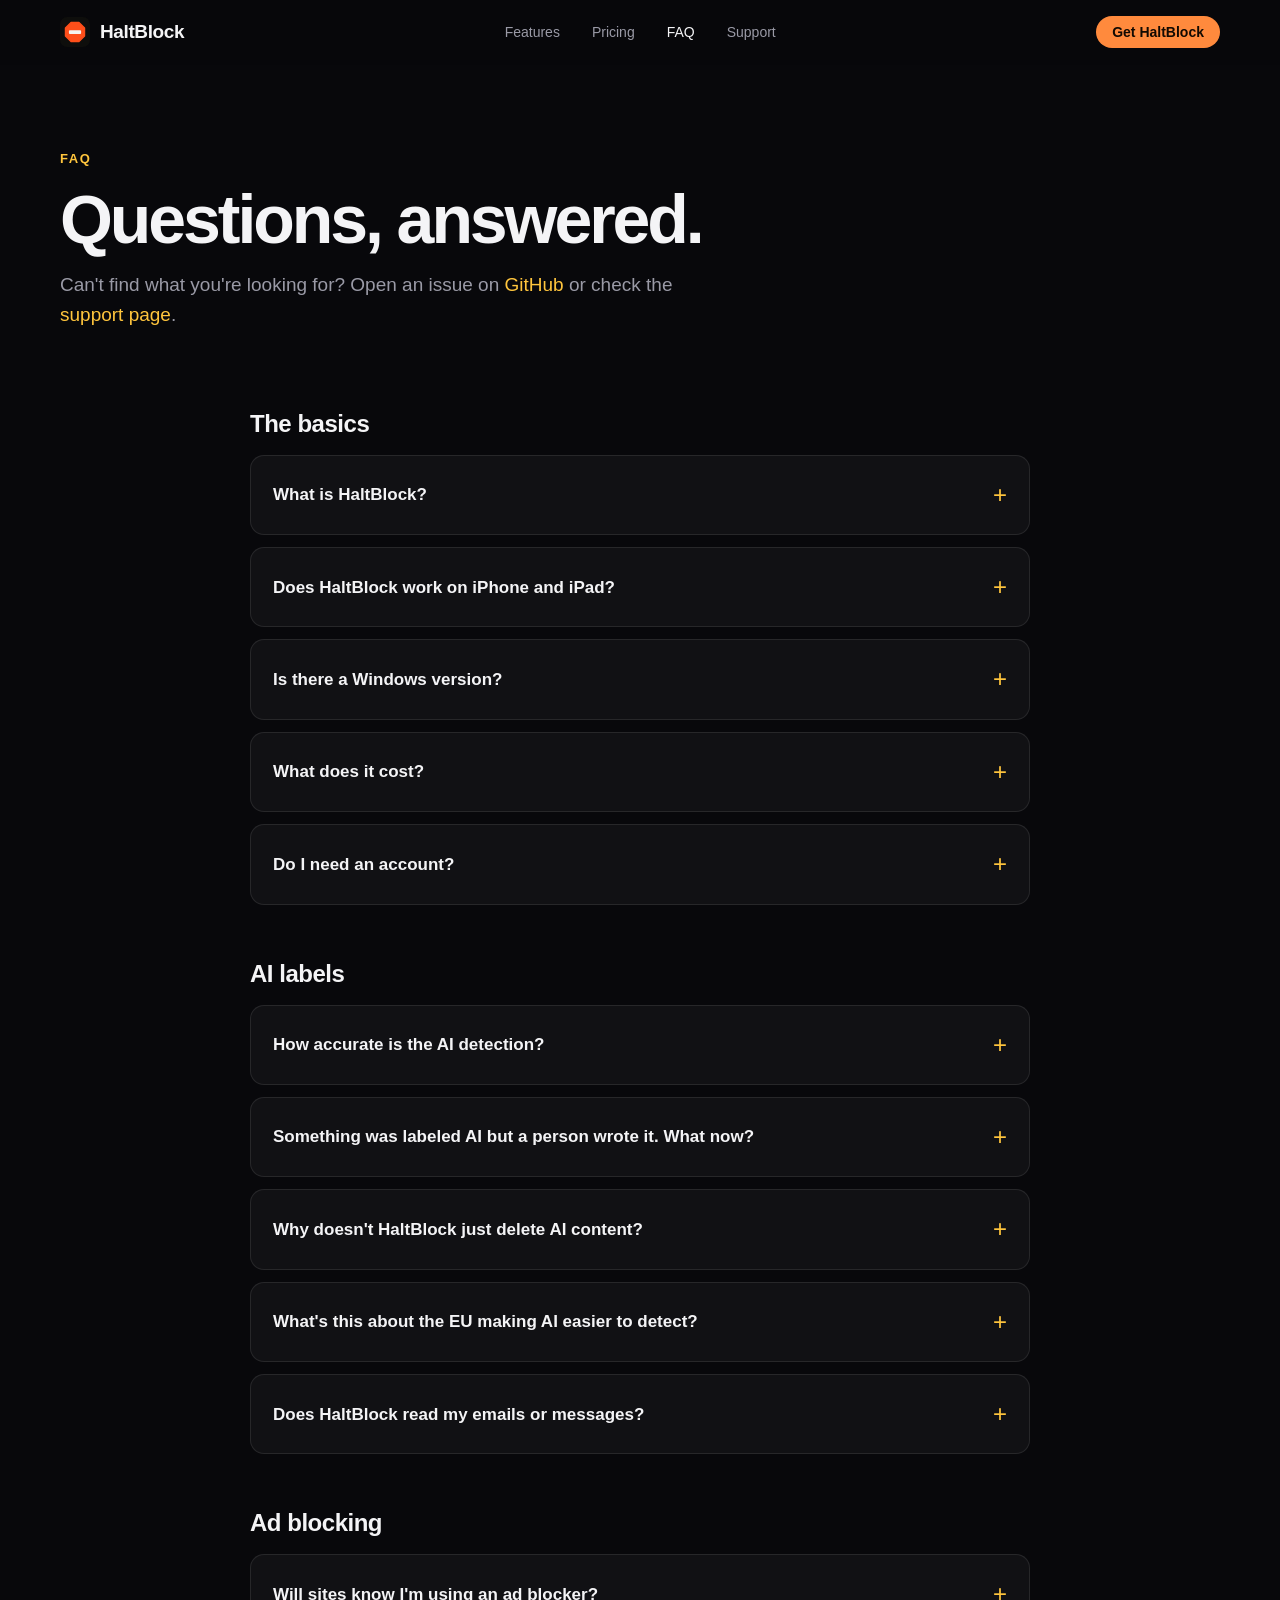
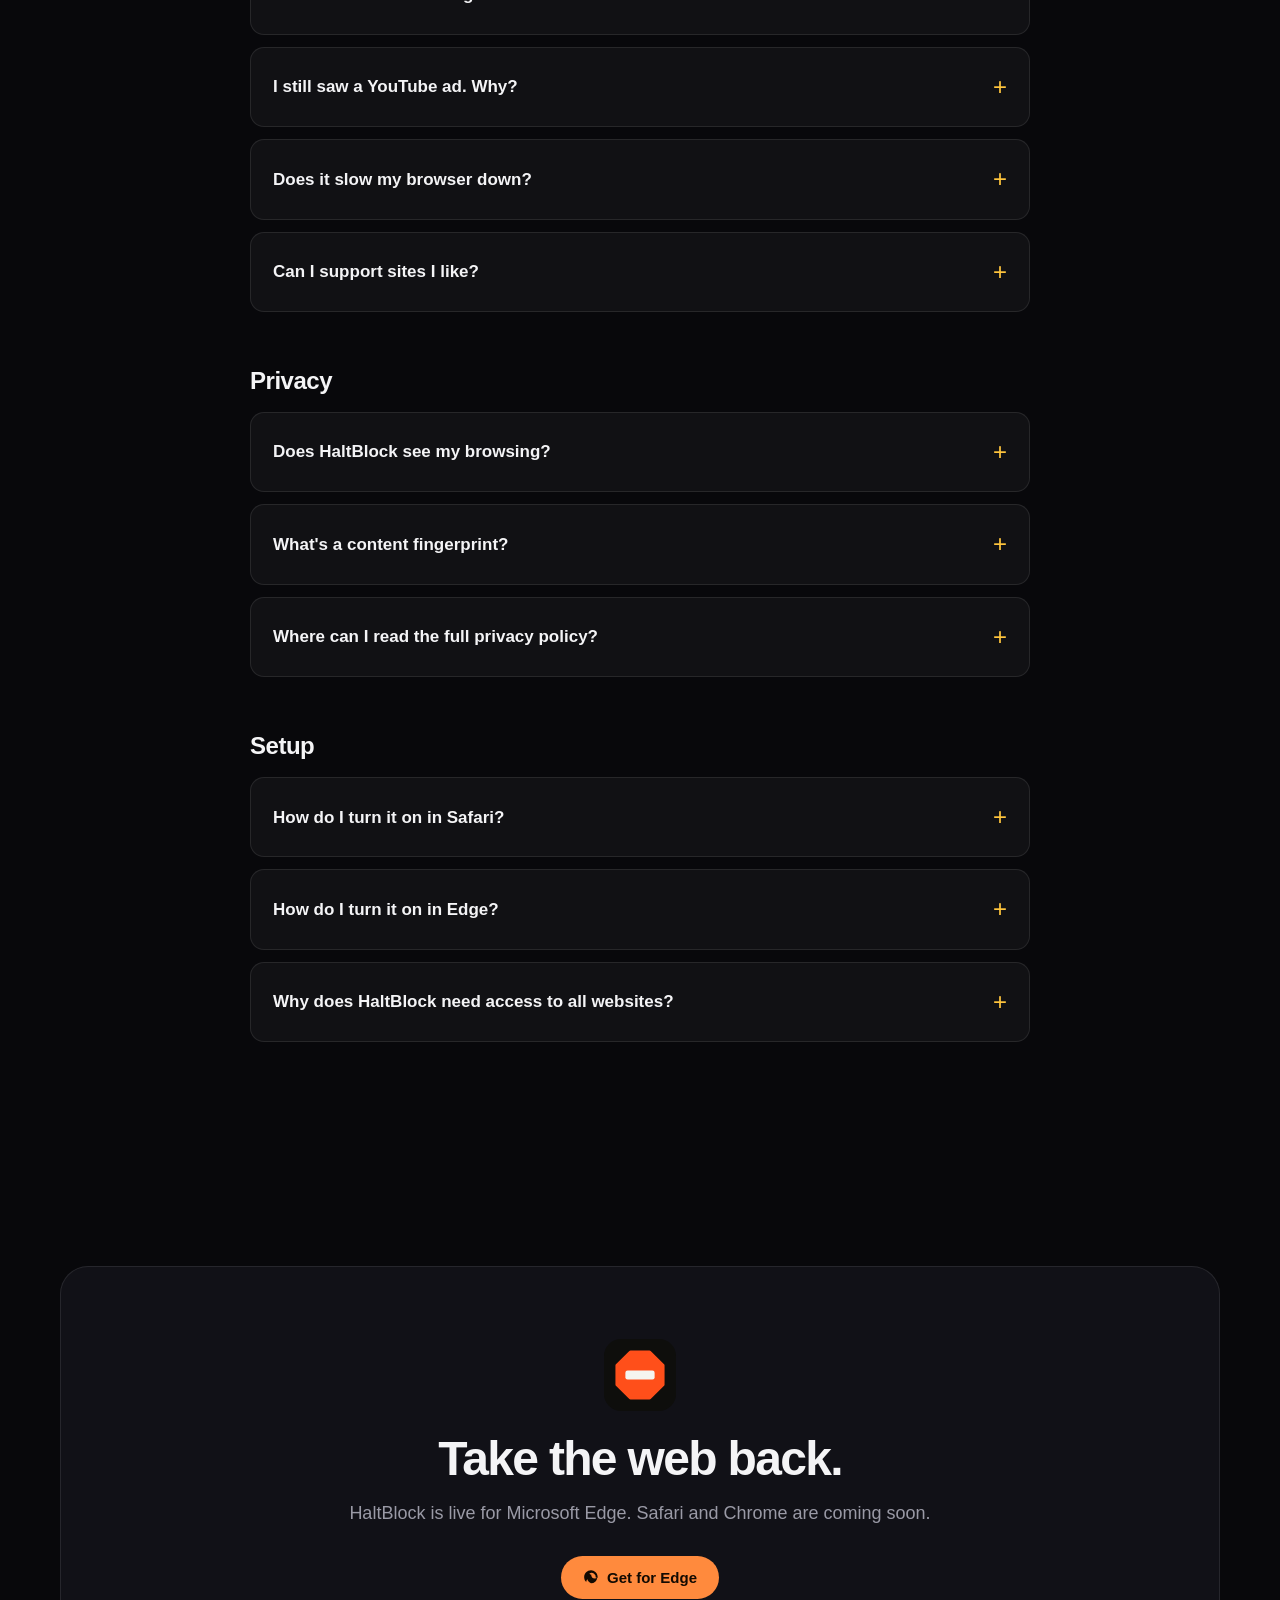
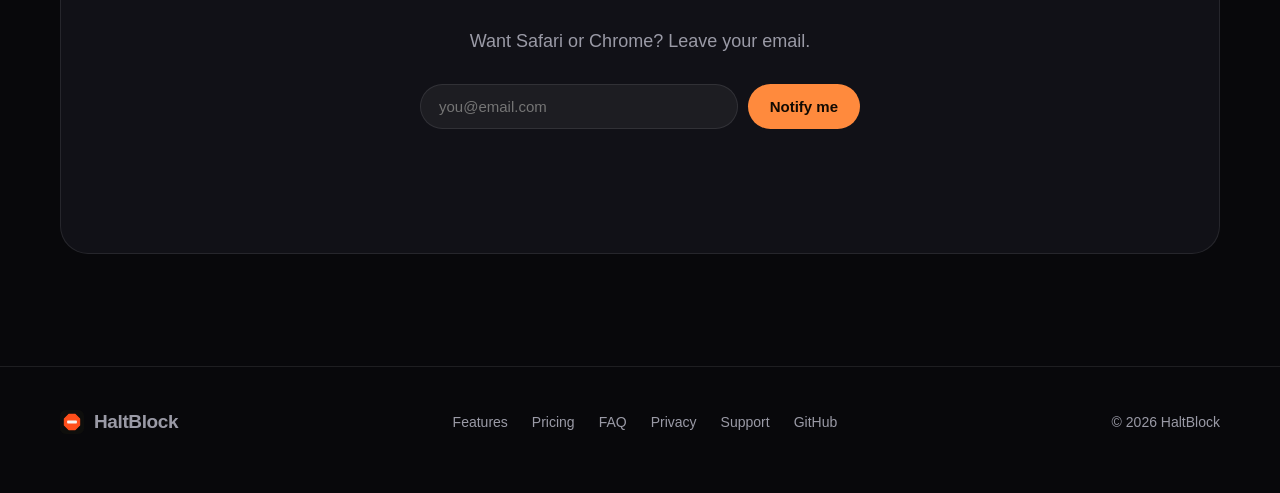
==== faq/index.html @ 0515a50e "Show HaltBlock as live for Microsoft Edge. Point the hero, download CTA, pricing and support pages a" ====
<!DOCTYPE html>
<html lang="en">
<head>
    <meta charset="utf-8">
    <meta name="viewport" content="width=device-width, initial-scale=1">
    <title>FAQ — HaltBlock</title>
    <meta name="description" content="Answers about HaltBlock's AI labels, ad blocking, privacy, pricing and setup on Safari, Chrome and Edge.">
    <meta property="og:title" content="FAQ — HaltBlock">
    <meta property="og:description" content="Answers about HaltBlock's AI labels, ad blocking, privacy, pricing and setup on Safari, Chrome and Edge.">
    <meta property="og:type" content="website">
    <meta name="theme-color" content="#08080B">
    <link rel="icon" href="../assets/logo.svg" type="image/svg+xml">
    <link rel="stylesheet" href="../assets/style.css?v=5">
    <script src="../assets/main.js?v=6" defer></script>
</head>
<body>
    <nav class="nav">
        <div class="container nav-inner">
            <a href="../" class="brand"><img src="../assets/logo.svg" alt="" width="30" height="30"><span>HaltBlock</span></a>
            <div class="nav-links">
                <a href="../features/">Features</a>
                <a href="../pricing/">Pricing</a>
                <a href="../faq/" aria-current="page">FAQ</a>
                <a href="../support/">Support</a>
            </div>
            <a href="#download" class="button button-small">Get HaltBlock</a>
        </div>
    </nav>

    <header class="page-head">
        <div class="container">
            <span class="kicker">FAQ</span>
            <h1>Questions, answered.</h1>
            <p class="lead">Can't find what you're looking for? Open an issue on <a href="https://github.com/ErdTheTurd/blok/issues" style="color: var(--amber)">GitHub</a> or check the <a href="../support/" style="color: var(--amber)">support page</a>.</p>
        </div>
    </header>

    <section class="section" style="padding-top: 56px">
        <div class="container narrow">
            <div class="faq-group">
                <h2>The basics</h2>
                <div class="faq">
                    <details>
                        <summary>What is HaltBlock?</summary>
                        <p>HaltBlock is a browser extension that blocks ads, trackers and YouTube ads, and labels writing, images and videos that were probably made by AI. It's available now for Microsoft Edge. Safari and Chrome are coming soon.</p>
                    </details>
                    <details>
                        <summary>Does HaltBlock work on iPhone and iPad?</summary>
                        <p>Yes. HaltBlock is a Safari extension for iPhone, iPad and Mac. One purchase covers all your Apple devices, and Pro supports Family Sharing.</p>
                    </details>
                    <details>
                        <summary>Is there a Windows version?</summary>
                        <p>Yes. HaltBlock is live for Microsoft Edge now, with the same ad blocking and AI labels. Chrome is coming soon, including Chrome on Mac, Linux and ChromeOS. Buy Pro on this site and you'll get a license key by email that works in up to 5 browsers.</p>
                    </details>
                    <details>
                        <summary>What does it cost?</summary>
                        <p>Ad blocking is free with no time limit. Pro, which adds the AI labels, sponsor skipping and custom rules, is $1.99 a month or $11.99 a year, with a free trial: 14 days on yearly, 7 on monthly. See <a href="../pricing/" style="color: var(--amber)">pricing</a> for details.</p>
                    </details>
                    <details>
                        <summary>Do I need an account?</summary>
                        <p>No. There's nothing to sign up for. On Safari, Pro is tied to your Apple ID. On Chrome and Edge, it's tied to a license key.</p>
                    </details>
                </div>
            </div>

            <div class="faq-group">
                <h2>AI labels</h2>
                <div class="faq">
                    <details>
                        <summary>How accurate is the AI detection?</summary>
                        <p>No detector is perfect, which is why HaltBlock shows a confidence score instead of silently deleting things. When content carries an official AI label (like Content Credentials or YouTube's synthetic-content disclosure), HaltBlock is near-certain. Otherwise it combines on-device analysis with community votes, and your own 👍 / 👎 tune it to you.</p>
                    </details>
                    <details>
                        <summary>Something was labeled AI but a person wrote it. What now?</summary>
                        <p>Tap 👎 on the label. HaltBlock removes it, raises the bar for labeling similar content for you, and your vote counts toward the score other people see. You can also lower the sensitivity in settings.</p>
                    </details>
                    <details>
                        <summary>Why doesn't HaltBlock just delete AI content?</summary>
                        <p>Because an estimate shouldn't make decisions for you. Some AI-assisted writing is fine, and some human writing looks robotic. A label lets you decide. If you never want to see it, tap Hide.</p>
                    </details>
                    <details>
                        <summary>What's this about the EU making AI easier to detect?</summary>
                        <p>The EU AI Act requires AI-generated content to be marked in a machine-readable way, and many AI companies now do this worldwide through standards like Content Credentials (C2PA). HaltBlock reads those marks, which is why tagged images and videos get labels close to 100%.</p>
                    </details>
                    <details>
                        <summary>Does HaltBlock read my emails or messages?</summary>
                        <p>No. HaltBlock only checks public content on web pages, like posts, comments, reviews and articles. It never reads form fields, passwords or text you type.</p>
                    </details>
                </div>
            </div>

            <div class="faq-group">
                <h2>Ad blocking</h2>
                <div class="faq">
                    <details>
                        <summary>Will sites know I'm using an ad blocker?</summary>
                        <p>HaltBlock is built to stay out of sight. Elements are hidden in a way pages can't inspect, and common ad-blocker detection scripts are neutralized. If a site ever breaks, pause HaltBlock for that site with one tap.</p>
                    </details>
                    <details>
                        <summary>I still saw a YouTube ad. Why?</summary>
                        <p>YouTube changes often. When an ad gets past the first layer, HaltBlock mutes it and skips to the end automatically, and updated filters arrive in the background. Make sure HaltBlock is allowed on youtube.com and that you're on the latest version.</p>
                    </details>
                    <details>
                        <summary>Does it slow my browser down?</summary>
                        <p>No. Network blocking is handled by the browser itself, and AI checks only run on content you actually scroll to. Most pages load faster with HaltBlock because the ads never download.</p>
                    </details>
                    <details>
                        <summary>Can I support sites I like?</summary>
                        <p>Yes. Pause HaltBlock on any site from the toolbar button and its ads will show again. The choice is remembered until you turn it back on.</p>
                    </details>
                </div>
            </div>

            <div class="faq-group">
                <h2>Privacy</h2>
                <div class="faq">
                    <details>
                        <summary>Does HaltBlock see my browsing?</summary>
                        <p>No. Ad blocking and AI checks happen on your device. HaltBlock has no accounts and keeps no browsing history. When you vote, only an anonymous fingerprint of the content is sent, unless you choose to share samples.</p>
                    </details>
                    <details>
                        <summary>What's a content fingerprint?</summary>
                        <p>A short code calculated from the content, like a checksum. The same post always produces the same code, so votes can be matched up, but the code can't be turned back into the post.</p>
                    </details>
                    <details>
                        <summary>Where can I read the full privacy policy?</summary>
                        <p>Here: <a href="../privacy/" style="color: var(--amber)">privacy policy</a>. It lists exactly what's sent and the services HaltBlock uses.</p>
                    </details>
                </div>
            </div>

            <div class="faq-group">
                <h2>Setup</h2>
                <div class="faq">
                    <details>
                        <summary>How do I turn it on in Safari?</summary>
                        <p>On iPhone or iPad: Settings › Apps › Safari › Extensions › HaltBlock, then allow it on all websites. On Mac: Safari › Settings › Extensions, then check HaltBlock and allow it on all websites.</p>
                    </details>
                    <details>
                        <summary>How do I turn it on in Edge?</summary>
                        <p>Install HaltBlock from the <a href="https://microsoftedge.microsoft.com/addons/detail/nmaakingkhcmhkjenjofkkhcdcbfdnhn">Microsoft Edge Add-ons store</a>. It's on as soon as you install it. Click the puzzle-piece icon in the toolbar and pin HaltBlock so you can see what it blocked on each page.</p>
                    </details>
                    <details>
                        <summary>Why does HaltBlock need access to all websites?</summary>
                        <p>Ads and AI content can appear on any site, so HaltBlock needs to run on all of them to block and label them. It doesn't collect anything from the pages it runs on.</p>
                    </details>
                </div>
            </div>
        </div>
    </section>

    <section id="download" class="section cta">
        <div class="container">
            <div class="cta-card">
                <img src="../assets/logo.svg" alt="" width="72" height="72">
                <h2>Take the web back.</h2>
                <p>HaltBlock is live for Microsoft Edge. Safari and Chrome are coming soon.</p>
                <div class="download-actions">
                    <a class="button" href="https://microsoftedge.microsoft.com/addons/detail/nmaakingkhcmhkjenjofkkhcdcbfdnhn" rel="noopener"><svg width="16" height="16" viewBox="0 0 24 24" fill="currentColor" aria-hidden="true"><path d="M21.86 10.46A9.78 9.78 0 0 0 12.05 2C6.33 2.05 1.7 6.7 1.74 12.42c0 2.82 1.2 5.36 3.13 7.15.36-4.17 3.87-7.4 8.13-7.4.07 0 .15.01.22.01A6.09 6.09 0 0 0 9.5 7.05a6.07 6.07 0 0 1 9.6 5.7c.96.1 1.88.37 2.76.78ZM12 21.5a9.5 9.5 0 0 0 9.45-8.67 5.48 5.48 0 0 1-3.71 1.44 5.47 5.47 0 0 1-5.47-5.47c0-.18.01-.36.03-.53C8.83 8.62 6.5 11.2 6.5 14.4c0 .9.18 1.75.5 2.53A9.48 9.48 0 0 0 12 21.5Z"/></svg>Get for Edge</a>
                </div>
                <p class="notify-label">Want Safari or Chrome? Leave your email.</p>
                <form class="notify" id="notify">
                    <input type="email" placeholder="you@email.com" required aria-label="Email address">
                    <button class="button" type="submit">Notify me</button>
                </form>
                <p class="notify-msg" id="notify-msg" aria-live="polite"></p>
            </div>
        </div>
    </section>

    <footer class="footer">
        <div class="container footer-inner">
            <a href="../" class="brand"><img src="../assets/logo.svg" alt="" width="24" height="24"><span>HaltBlock</span></a>
            <div class="footer-links">
                <a href="../features/">Features</a>
                <a href="../pricing/">Pricing</a>
                <a href="../faq/">FAQ</a>
                <a href="../privacy/">Privacy</a>
                <a href="../support/">Support</a>
                <a href="https://github.com/ErdTheTurd/blok">GitHub</a>
            </div>
            <p>&copy; <span id="year">2026</span> HaltBlock</p>
        </div>
    </footer>
</body>
</html>
---- assets/style.css ----
:root {
    --bg: #08080b;
    --bg-alt: #0d0d12;
    --surface: rgba(255, 255, 255, 0.04);
    --surface-strong: rgba(255, 255, 255, 0.07);
    --border: rgba(255, 255, 255, 0.09);
    --text: #f4f4f6;
    --muted: #9a9aa6;
    --amber: #ffc53d;
    --orange: #ff8a3d;
    --red: #ff5c5c;
    --radius: 18px;
    --font: -apple-system, BlinkMacSystemFont, "SF Pro Display", "Inter", "Segoe UI", Roboto, sans-serif;
}

* {
    box-sizing: border-box;
}

html {
    scroll-behavior: smooth;
    scroll-padding-top: 80px;
}

body {
    margin: 0;
    background: var(--bg);
    color: var(--text);
    font: 16px/1.6 var(--font);
    -webkit-font-smoothing: antialiased;
    overflow-x: hidden;
}

a {
    color: inherit;
    text-decoration: none;
}

img {
    display: block;
}

.container {
    width: min(1160px, 100% - 48px);
    margin: 0 auto;
}

.narrow {
    width: min(780px, 100% - 48px);
}

/* Navigation */

.nav {
    position: sticky;
    top: 0;
    z-index: 50;
    background: rgba(8, 8, 11, 0.7);
    -webkit-backdrop-filter: saturate(180%) blur(18px);
    backdrop-filter: saturate(180%) blur(18px);
    border-bottom: 1px solid transparent;
    transition: border-color 0.3s;
}

.nav.scrolled {
    border-bottom-color: var(--border);
}

.nav-inner {
    display: flex;
    align-items: center;
    justify-content: space-between;
    height: 64px;
}

.brand {
    display: flex;
    align-items: center;
    gap: 10px;
    font-weight: 700;
    font-size: 19px;
    letter-spacing: -0.02em;
}

.nav-links {
    display: flex;
    gap: 32px;
    font-size: 14px;
    color: var(--muted);
}

.nav-links a:hover {
    color: var(--text);
}

/* Buttons */

.button {
    display: inline-flex;
    align-items: center;
    justify-content: center;
    gap: 8px;
    padding: 13px 22px;
    border: 0;
    border-radius: 999px;
    background: var(--orange);
    color: #120a02;
    font: 600 15px var(--font);
    cursor: pointer;
    transition: background-color 0.15s;
}

.button:hover {
    background: #ff9d5c;
}

.button-small {
    padding: 8px 16px;
    font-size: 14px;
}

.button-ghost {
    background: var(--surface-strong);
    color: var(--text);
    box-shadow: inset 0 0 0 1px var(--border);
}

.button-ghost:hover {
    background: rgba(255, 255, 255, 0.11);
    box-shadow: inset 0 0 0 1px rgba(255, 255, 255, 0.16);
}

.button-block {
    width: 100%;
}

/* Hero */

.hero {
    padding: 72px 0 96px;
}

.hero-grid {
    display: grid;
    grid-template-columns: 1fr 1.05fr;
    gap: 64px;
    align-items: center;
}

.eyebrow {
    display: inline-flex;
    align-items: center;
    gap: 8px;
    padding: 6px 14px;
    border-radius: 999px;
    background: var(--surface);
    border: 1px solid var(--border);
    color: var(--muted);
    font-size: 13px;
}

.eyebrow .dot {
    width: 7px;
    height: 7px;
    border-radius: 50%;
    background: #4ade80;
}

h1 {
    margin: 22px 0 18px;
    font-size: clamp(42px, 5.6vw, 68px);
    line-height: 1.02;
    letter-spacing: -0.045em;
    font-weight: 800;
}

.accent-text {
    color: var(--orange);
}

.lead {
    max-width: 520px;
    margin: 0 0 30px;
    color: var(--muted);
    font-size: 19px;
}

.hero-actions {
    display: flex;
    flex-wrap: wrap;
    gap: 12px;
}

.hero-points {
    display: flex;
    flex-wrap: wrap;
    gap: 8px 22px;
    margin: 28px 0 0;
    padding: 0;
    list-style: none;
    color: var(--muted);
    font-size: 14px;
}

.hero-points li::before {
    content: "✓";
    margin-right: 7px;
    color: var(--amber);
    font-weight: 700;
}

/* Browser mockup */

.hero-visual {
    position: relative;
}

.browser {
    border-radius: 16px;
    background: #121218;
    border: 1px solid var(--border);
    box-shadow: 0 40px 100px -30px rgba(0, 0, 0, 0.9), 0 0 0 1px rgba(255, 255, 255, 0.02);
    overflow: hidden;
    transform: perspective(1600px) rotateY(-6deg) rotateX(2deg);
    transition: transform 0.6s;
}

.hero-visual:hover .browser {
    transform: perspective(1600px) rotateY(-2deg) rotateX(1deg);
}

.browser-bar {
    display: flex;
    align-items: center;
    gap: 12px;
    padding: 11px 14px;
    background: #18181f;
    border-bottom: 1px solid var(--border);
}

.lights {
    display: flex;
    gap: 6px;
}

.lights i {
    width: 11px;
    height: 11px;
    border-radius: 50%;
    background: #ff5f57;
}

.lights i:nth-child(2) { background: #febc2e; }
.lights i:nth-child(3) { background: #28c840; }

.address {
    flex: 1;
    display: flex;
    align-items: center;
    justify-content: center;
    gap: 6px;
    padding: 5px 10px;
    border-radius: 7px;
    background: rgba(255, 255, 255, 0.06);
    color: var(--muted);
    font-size: 12px;
}

.ext-icon {
    position: relative;
}

.ext-icon b {
    position: absolute;
    top: -7px;
    right: -10px;
    min-width: 17px;
    padding: 0 4px;
    border-radius: 999px;
    background: var(--red);
    color: #fff;
    font-size: 9px;
    line-height: 15px;
    text-align: center;
}

.browser-body {
    display: flex;
    flex-direction: column;
    gap: 14px;
    padding: 18px;
    background: linear-gradient(#111117, #0e0e13);
}

.ad-slot {
    display: flex;
    align-items: center;
    justify-content: center;
    height: 38px;
    border: 1px dashed rgba(255, 255, 255, 0.12);
    border-radius: 10px;
    color: #5e5e6a;
    font-size: 11px;
    letter-spacing: 0.08em;
    text-transform: uppercase;
    background: repeating-linear-gradient(-45deg, transparent 0 8px, rgba(255, 255, 255, 0.015) 8px 16px);
}

.mock-post {
    padding: 14px;
    border-radius: 12px;
    background: var(--surface);
    border: 1px solid var(--border);
}

.mock-post p {
    margin: 8px 0 0;
    color: #c9c9d2;
    font-size: 13px;
    line-height: 1.5;
}

.mock-author {
    display: flex;
    align-items: center;
    gap: 9px;
    font-size: 12px;
}

.mock-author small {
    display: block;
    color: var(--muted);
    font-size: 11px;
}

.avatar {
    width: 26px;
    height: 26px;
    border-radius: 50%;
    background: linear-gradient(135deg, #6a8dff, #a66bff);
}

.avatar-2 {
    background: linear-gradient(135deg, #34d399, #3b82f6);
}

.mock-row {
    display: grid;
    grid-template-columns: 1fr 1fr;
    gap: 12px;
}

.mock-image, .mock-video {
    position: relative;
    margin: 0;
}

.art {
    height: 116px;
    border-radius: 12px;
}

.art-1 {
    background:
        radial-gradient(circle at 30% 35%, #ffe08a 0 12%, transparent 13%),
        radial-gradient(120% 80% at 50% 120%, #ff6b9a, transparent 60%),
        linear-gradient(160deg, #6a8dff, #c86bff 60%, #ff9a6b);
    filter: blur(5px) saturate(0.7);
    transform: scale(0.98);
}

.art-2 {
    position: relative;
    display: flex;
    align-items: center;
    justify-content: center;
    background:
        radial-gradient(80% 60% at 50% 100%, #1fb6ff, transparent 70%),
        linear-gradient(180deg, #0f2a4a, #0a6a8a 60%, #c7a96b);
}

.play {
    width: 34px;
    height: 34px;
    border-radius: 50%;
    background: rgba(0, 0, 0, 0.55);
    position: relative;
}

.play::after {
    content: "";
    position: absolute;
    left: 13px;
    top: 10px;
    border-left: 11px solid #fff;
    border-top: 7px solid transparent;
    border-bottom: 7px solid transparent;
}

.mock-video figcaption {
    margin-top: 6px;
    color: #c9c9d2;
    font-size: 12px;
}

/* The HaltBlock badge, matching the extension's real label */

.blok-badge {
    display: inline-flex;
    align-items: center;
    gap: 5px;
    margin-bottom: 10px;
    padding: 4px 5px 4px 9px;
    border-radius: 999px;
    background: rgba(17, 17, 17, 0.9);
    border: 1px solid rgba(255, 255, 255, 0.1);
    color: #fff;
    font-size: 11px;
    font-weight: 600;
    white-space: nowrap;
    box-shadow: 0 4px 14px rgba(0, 0, 0, 0.4);
}

.blok-badge.overlay {
    position: absolute;
    top: 7px;
    left: 7px;
    z-index: 2;
    margin: 0;
    -webkit-backdrop-filter: blur(8px);
    backdrop-filter: blur(8px);
}

.blok-badge .pip {
    width: 7px;
    height: 7px;
    border-radius: 50%;
    background: var(--red);
    margin-right: 2px;
}

.blok-badge.amber .pip {
    background: #faad14;
}

.blok-badge button {
    padding: 2px 7px;
    border: 0;
    border-radius: 999px;
    background: rgba(255, 255, 255, 0.14);
    color: #fff;
    font: inherit;
    font-size: 10.5px;
    cursor: pointer;
    transition: background 0.15s;
}

.blok-badge button:hover {
    background: rgba(255, 255, 255, 0.28);
}

.blok-badge button.active {
    background: #fff;
    color: #111;
}

.blok-badge.large {
    font-size: 13px;
    padding: 6px 6px 6px 12px;
    gap: 7px;
}

.blok-badge.large button {
    font-size: 12.5px;
    padding: 3px 10px;
}

.float-card {
    position: absolute;
    left: -36px;
    bottom: -30px;
    display: flex;
    align-items: center;
    gap: 12px;
    padding: 14px 18px;
    border-radius: 16px;
    background: rgba(24, 24, 31, 0.85);
    border: 1px solid var(--border);
    -webkit-backdrop-filter: blur(16px);
    backdrop-filter: blur(16px);
    box-shadow: 0 20px 50px -15px rgba(0, 0, 0, 0.8);
    animation: float 6s ease-in-out infinite;
}

.stat-num {
    font-size: 30px;
    font-weight: 800;
    letter-spacing: -0.03em;
    color: var(--orange);
}

.stat-label {
    max-width: 130px;
    color: var(--muted);
    font-size: 12px;
    line-height: 1.35;
}

@keyframes float {
    50% { transform: translateY(-8px); }
}

/* Strip */

.strip {
    border-block: 1px solid var(--border);
    background: var(--bg-alt);
}

.strip-inner {
    display: flex;
    align-items: center;
    justify-content: space-between;
    gap: 24px;
    padding: 22px 0;
    color: var(--muted);
    font-size: 14px;
}

.strip ul {
    display: flex;
    flex-wrap: wrap;
    gap: 10px 30px;
    margin: 0;
    padding: 0;
    list-style: none;
    color: #d6d6de;
    font-weight: 600;
    letter-spacing: -0.01em;
}

/* Sections */

.section {
    padding: 112px 0;
}

.section-alt {
    background: var(--bg-alt);
    border-block: 1px solid var(--border);
}

.section-head {
    max-width: 680px;
    margin: 0 auto 56px;
    text-align: center;
}

.kicker {
    color: var(--amber);
    font-size: 13px;
    font-weight: 700;
    letter-spacing: 0.12em;
    text-transform: uppercase;
}

h2 {
    margin: 12px 0 14px;
    font-size: clamp(32px, 4vw, 48px);
    line-height: 1.08;
    letter-spacing: -0.035em;
    font-weight: 800;
}

.section-head p {
    margin: 0;
    color: var(--muted);
    font-size: 18px;
}

/* How it works */

.how-grid {
    display: grid;
    grid-template-columns: 1fr 1fr;
    gap: 56px;
    align-items: center;
}

.signals {
    display: flex;
    flex-direction: column;
    gap: 28px;
    margin: 0;
    padding: 0;
    list-style: none;
}

.signals li {
    display: flex;
    gap: 18px;
}

.num {
    flex: none;
    display: flex;
    align-items: center;
    justify-content: center;
    width: 36px;
    height: 36px;
    border-radius: 50%;
    background: var(--orange);
    color: #120a02;
    font-weight: 800;
}

.signals h4 {
    margin: 4px 0 6px;
    font-size: 18px;
    letter-spacing: -0.015em;
}

.signals p {
    margin: 0;
    color: var(--muted);
}

.label-demo {
    padding: 28px;
    border-radius: 22px;
    background: var(--surface);
    border: 1px solid var(--border);
}

.demo-caption {
    margin: 0 0 14px;
    color: var(--muted);
    font-size: 13px;
    font-weight: 600;
    letter-spacing: 0.08em;
    text-transform: uppercase;
}

.demo-card {
    padding: 20px;
    border-radius: 14px;
    background: #f7f7f8;
    color: #1d1d22;
}

.demo-text {
    margin: 0;
    font: 17px/1.55 Georgia, "Times New Roman", serif;
    transition: filter 0.3s;
}

.demo-text.blurred {
    filter: blur(7px);
}

.demo-hint {
    margin: 12px 0 0;
    color: #707080;
    font-size: 13px;
}

.meter {
    display: flex;
    flex-direction: column;
    gap: 10px;
    margin-top: 22px;
}

.meter-row {
    display: grid;
    grid-template-columns: 110px 1fr;
    align-items: center;
    gap: 12px;
    color: var(--muted);
    font-size: 13px;
}

.bar {
    height: 8px;
    border-radius: 999px;
    background: rgba(255, 255, 255, 0.07);
    overflow: hidden;
}

.bar i {
    display: block;
    width: 0;
    height: 100%;
    border-radius: inherit;
    background: var(--orange);
    transition: width 1.4s cubic-bezier(0.2, 0.8, 0.2, 1);
}

.visible .bar i {
    width: var(--w);
}

/* Pricing */

.billing-toggle {
    display: flex;
    width: fit-content;
    margin: -24px auto 40px;
    padding: 4px;
    border-radius: 999px;
    background: var(--surface);
    border: 1px solid var(--border);
}

.billing-toggle button {
    display: flex;
    align-items: center;
    gap: 8px;
    padding: 8px 18px;
    border: 0;
    border-radius: 999px;
    background: none;
    color: var(--muted);
    font: 600 14px var(--font);
    cursor: pointer;
}

.billing-toggle button.active {
    background: var(--surface-strong);
    color: var(--text);
    box-shadow: inset 0 0 0 1px var(--border);
}

.billing-toggle em {
    padding: 1px 8px;
    border-radius: 999px;
    background: rgba(74, 222, 128, 0.14);
    color: #4ade80;
    font-size: 11px;
    font-style: normal;
}

.plans {
    display: grid;
    grid-template-columns: repeat(2, minmax(0, 380px));
    justify-content: center;
    gap: 20px;
}

.plan {
    position: relative;
    display: flex;
    flex-direction: column;
    padding: 34px;
    border-radius: 22px;
    background: var(--surface);
    border: 1px solid var(--border);
}

.plan-pro {
    background: #121218;
    border-color: rgba(255, 138, 61, 0.5);
}

.plan-tag {
    position: absolute;
    top: -12px;
    left: 34px;
    padding: 3px 12px;
    border-radius: 999px;
    background: var(--orange);
    color: #120a02;
    font-size: 12px;
    font-weight: 700;
}

.plan h3 {
    margin: 0;
    font-size: 20px;
}

.price {
    margin: 14px 0 4px;
}

.price span {
    font-size: 48px;
    font-weight: 800;
    letter-spacing: -0.04em;
}

.price small {
    margin-left: 6px;
    color: var(--muted);
    font-size: 16px;
}

.plan-sub {
    margin: 0 0 22px;
    color: var(--muted);
    font-size: 14px;
}

.plan ul {
    flex: 1;
    display: flex;
    flex-direction: column;
    gap: 11px;
    margin: 0 0 28px;
    padding: 0;
    list-style: none;
    font-size: 15px;
}

.plan li::before {
    content: "✓";
    display: inline-flex;
    align-items: center;
    justify-content: center;
    width: 20px;
    height: 20px;
    margin-right: 10px;
    border-radius: 50%;
    background: rgba(255, 197, 61, 0.14);
    color: var(--amber);
    font-size: 11px;
    font-weight: 800;
}

.plan-note {
    margin: 12px 0 0;
    color: var(--muted);
    font-size: 13px;
    text-align: center;
}

/* FAQ */

.faq {
    display: flex;
    flex-direction: column;
    gap: 12px;
}

.faq details {
    border-radius: 14px;
    background: var(--surface);
    border: 1px solid var(--border);
    transition: border-color 0.2s;
}

.faq details[open] {
    border-color: rgba(255, 197, 61, 0.3);
}

.faq summary {
    display: flex;
    justify-content: space-between;
    align-items: center;
    gap: 16px;
    padding: 20px 22px;
    font-weight: 600;
    font-size: 17px;
    cursor: pointer;
    list-style: none;
}

.faq summary::-webkit-details-marker {
    display: none;
}

.faq summary::after {
    content: "+";
    color: var(--amber);
    font-size: 24px;
    font-weight: 400;
    transition: transform 0.2s;
}

.faq details[open] summary::after {
    transform: rotate(45deg);
}

.faq details p {
    margin: 0;
    padding: 0 22px 22px;
    color: var(--muted);
}

/* CTA */

.cta-card {
    display: flex;
    flex-direction: column;
    align-items: center;
    padding: 72px 32px;
    border-radius: 28px;
    text-align: center;
    background: #111117;
    border: 1px solid var(--border);
}

.cta-card h2 {
    margin-top: 22px;
}

.cta-card > p {
    margin: 0 0 28px;
    color: var(--muted);
    font-size: 18px;
}

.download-actions {
    display: flex;
    flex-wrap: wrap;
    justify-content: center;
    gap: 12px;
    margin-bottom: 28px;
}

.notify-label {
    margin: 0 0 12px;
    color: var(--muted);
    font-size: 14px;
}

.notify {
    display: flex;
    gap: 10px;
    width: min(440px, 100%);
}

.notify input {
    flex: 1;
    min-width: 0;
    padding: 13px 18px;
    border-radius: 999px;
    border: 1px solid var(--border);
    background: rgba(255, 255, 255, 0.05);
    color: var(--text);
    font: 15px var(--font);
    outline: none;
}

.notify input:focus {
    border-color: rgba(255, 197, 61, 0.6);
}

.notify-msg {
    min-height: 24px;
    margin: 14px 0 0;
    color: var(--muted);
    font-size: 14px;
}

/* Footer */

.footer {
    padding: 40px 0 56px;
    border-top: 1px solid var(--border);
    color: var(--muted);
    font-size: 14px;
}

.footer-inner {
    display: flex;
    align-items: center;
    justify-content: space-between;
    gap: 20px;
}

.footer-links {
    display: flex;
    gap: 24px;
}

.footer-links a:hover {
    color: var(--text);
}

.footer p {
    margin: 0;
}

/* Legal pages */

.legal {
    padding: 72px 0 112px;
}

.legal h1 {
    font-size: clamp(36px, 5vw, 52px);
}

.legal h2 {
    margin-top: 44px;
    font-size: 24px;
    letter-spacing: -0.02em;
}

.legal p, .legal li {
    color: #c4c4cd;
}

.legal .updated {
    color: var(--muted);
}

.legal a {
    color: var(--amber);
}

/* Nav: current page */

.nav-links a[aria-current="page"] {
    color: var(--text);
}

/* Page header for inner pages */

.page-head {
    padding: 80px 0 24px;
}

.page-head h1 {
    margin: 14px 0 16px;
    max-width: 820px;
}

.page-head .lead {
    max-width: 640px;
    margin: 0;
}

/* Feature rows: copy on one side, a concrete product visual on the other */

.rows {
    display: flex;
    flex-direction: column;
    gap: 112px;
}

.row {
    display: grid;
    grid-template-columns: 1fr 1fr;
    gap: 72px;
    align-items: center;
}

.row.flip .row-copy {
    order: 2;
}

.row-copy h3 {
    margin: 0 0 14px;
    font-size: clamp(26px, 3vw, 34px);
    line-height: 1.12;
    letter-spacing: -0.03em;
    font-weight: 800;
}

.row-copy p {
    max-width: 480px;
    margin: 0 0 14px;
    color: var(--muted);
    font-size: 17px;
}

.row-copy .more {
    color: var(--orange);
    font-size: 15px;
    font-weight: 600;
}

.row-copy .more:hover {
    text-decoration: underline;
}

.facts {
    max-width: 480px;
    margin: 22px 0 0;
    padding: 0;
    list-style: none;
    border-top: 1px solid var(--border);
}

.facts li {
    display: flex;
    justify-content: space-between;
    gap: 16px;
    padding: 11px 0;
    border-bottom: 1px solid var(--border);
    font-size: 15px;
}

.facts li span:last-child {
    color: var(--muted);
    text-align: right;
}

.panel {
    padding: 22px;
    border-radius: 16px;
    background: #111117;
    border: 1px solid var(--border);
}

.panel-head {
    display: flex;
    justify-content: space-between;
    gap: 12px;
    margin: 0 0 14px;
    color: var(--muted);
    font-size: 13px;
}

/* Visual: YouTube player with the ads taken out of the timeline */

.player-screen {
    position: relative;
    display: flex;
    align-items: flex-end;
    aspect-ratio: 16 / 9;
    padding: 16px;
    border-radius: 10px;
    background: #1b1b23;
    overflow: hidden;
}

.player-screen .play {
    position: absolute;
    top: 50%;
    left: 50%;
    width: 52px;
    height: 52px;
    transform: translate(-50%, -50%);
}

.player-screen .play::after {
    left: 20px;
    top: 16px;
    border-left-width: 16px;
    border-top-width: 10px;
    border-bottom-width: 10px;
}

.player-title {
    color: #d6d6de;
    font-size: 14px;
    font-weight: 600;
}

.player-bar {
    position: relative;
    height: 5px;
    margin: 14px 0 18px;
    border-radius: 999px;
    background: rgba(255, 255, 255, 0.1);
}

.player-bar .played {
    position: absolute;
    inset: 0 auto 0 0;
    border-radius: inherit;
    background: #ff3b30;
}

.player-bar .gone {
    position: absolute;
    top: -4px;
    width: 3px;
    height: 13px;
    border-radius: 2px;
    background: #ffcc00;
    opacity: 0.35;
}

.player-bar .sponsor {
    position: absolute;
    top: 0;
    height: 5px;
    background: #00d26a;
    opacity: 0.6;
}

.log {
    margin: 0;
    padding: 0;
    list-style: none;
    font-size: 14px;
}

.log li {
    display: grid;
    grid-template-columns: 52px 1fr auto;
    gap: 12px;
    padding: 9px 0;
    border-top: 1px solid var(--border);
}

.log li > span:first-child {
    color: var(--muted);
    font-variant-numeric: tabular-nums;
}

.log em {
    color: var(--orange);
    font-style: normal;
    font-size: 13px;
}

.log code {
    color: #d6d6de;
    font: 13px ui-monospace, "SF Mono", Menlo, Consolas, monospace;
}

.log.requests li {
    grid-template-columns: 1fr auto;
}

/* Visual: the nag screen sites never get to show */

.nag {
    position: relative;
    padding: 28px;
    border-radius: 12px;
    background: #f4f4f6;
    color: #1d1d22;
    text-align: center;
    opacity: 0.4;
}

.nag strong {
    display: block;
    margin-bottom: 6px;
    font-size: 17px;
}

.nag p {
    margin: 0 0 16px;
    color: #55555f;
    font-size: 14px;
}

.nag span {
    display: inline-block;
    padding: 8px 16px;
    border-radius: 8px;
    background: #1d1d22;
    color: #fff;
    font-size: 13px;
}

.nag::after {
    content: "";
    position: absolute;
    left: 6%;
    right: 6%;
    top: 50%;
    border-top: 3px solid var(--red);
    transform: rotate(-12deg);
}

.nag-caption {
    margin: 14px 0 0;
    color: var(--muted);
    font-size: 14px;
    text-align: center;
}

/* Visual: code-style panel (vote payload, custom rules) */

.code {
    margin: 0;
    overflow-x: auto;
    color: #d6d6de;
    font: 13.5px/1.7 ui-monospace, "SF Mono", Menlo, Consolas, monospace;
    white-space: pre;
}

.code .k { color: #9a9aa6; }
.code .s { color: var(--amber); }
.code .c { color: #5e5e6a; }

/* Visual: the toolbar popup */

.popup {
    max-width: 300px;
    margin: 0 auto;
}

.popup-head {
    display: flex;
    align-items: center;
    gap: 10px;
    margin-bottom: 16px;
    font-weight: 700;
}

.popup-head small {
    display: block;
    color: var(--muted);
    font-size: 12px;
    font-weight: 400;
}

.popup-stats {
    display: grid;
    grid-template-columns: repeat(3, 1fr);
    gap: 8px;
    margin-bottom: 14px;
    padding: 12px;
    border-radius: 10px;
    background: var(--surface);
    text-align: center;
}

.popup-stats b {
    display: block;
    font-size: 20px;
}

.popup-stats span {
    color: var(--muted);
    font-size: 11px;
}

.popup-button {
    padding: 10px;
    border-radius: 9px;
    background: var(--text);
    color: var(--bg);
    font-size: 14px;
    font-weight: 600;
    text-align: center;
}

/* Small "more on this page" bands */

.band {
    display: flex;
    align-items: center;
    justify-content: space-between;
    gap: 32px;
    padding: 36px 40px;
    border-radius: 20px;
    background: var(--surface);
    border: 1px solid var(--border);
}

.band h3 {
    margin: 0 0 6px;
    font-size: 24px;
    letter-spacing: -0.02em;
}

.band p {
    margin: 0;
    color: var(--muted);
}

.section-foot {
    margin-top: 40px;
    text-align: center;
}

.section-foot a {
    color: var(--orange);
    font-weight: 600;
}

/* Pricing comparison table */

.compare-table {
    width: 100%;
    max-width: 780px;
    margin: 0 auto;
    border-collapse: collapse;
    font-size: 15px;
}

.compare-table th,
.compare-table td {
    padding: 14px 12px;
    border-bottom: 1px solid var(--border);
    text-align: center;
}

.compare-table th:first-child,
.compare-table td:first-child {
    text-align: left;
}

.compare-table thead th {
    color: var(--muted);
    font-size: 13px;
    font-weight: 600;
}

.compare-table td.yes {
    color: var(--amber);
    font-weight: 700;
}

.compare-table td.no {
    color: #4a4a55;
}

.compare-table small {
    display: block;
    color: var(--muted);
    font-size: 12.5px;
}

.pay-grid {
    display: grid;
    grid-template-columns: 1fr 1fr;
    gap: 20px;
}

.pay-grid h3 {
    display: flex;
    align-items: center;
    gap: 10px;
    margin: 0 0 14px;
    font-size: 20px;
}

/* FAQ groups */

.faq-group + .faq-group {
    margin-top: 56px;
}

.faq-group h2 {
    margin: 0 0 18px;
    font-size: 24px;
    letter-spacing: -0.02em;
}

/* Scroll reveal */

.reveal {
    opacity: 0;
    transform: translateY(18px);
    transition: opacity 0.7s ease, transform 0.7s ease;
}

.reveal.visible {
    opacity: 1;
    transform: none;
}

@media (prefers-reduced-motion: reduce) {
    .reveal { opacity: 1; transform: none; transition: none; }
    .float-card { animation: none; }
    html { scroll-behavior: auto; }
}

/* Responsive */

@media (max-width: 960px) {
    .hero-grid, .how-grid {
        grid-template-columns: 1fr;
    }
    .hero {
        padding-top: 48px;
    }
    .hero-visual {
        max-width: 560px;
    }
    .browser {
        transform: none;
    }
    .float-card {
        left: auto;
        right: 12px;
    }
    .strip-inner {
        flex-direction: column;
        align-items: flex-start;
    }
    .row {
        grid-template-columns: 1fr;
        gap: 32px;
    }
    .row.flip .row-copy {
        order: 0;
    }
    .rows {
        gap: 80px;
    }
    .band {
        flex-direction: column;
        align-items: flex-start;
    }
    .pay-grid {
        grid-template-columns: 1fr;
    }
}

@media (max-width: 680px) {
    .nav-inner {
        flex-wrap: wrap;
        height: auto;
        padding-top: 12px;
    }
    .nav-links {
        order: 3;
        width: 100%;
        gap: 24px;
        padding: 12px 0;
        overflow-x: auto;
    }
    .plans {
        grid-template-columns: 1fr;
    }
    .section {
        padding: 80px 0;
    }
    .page-head {
        padding-top: 48px;
    }
    .band {
        padding: 28px 24px;
    }
    .compare-table th,
    .compare-table td {
        padding: 12px 6px;
    }
    .footer-inner {
        flex-direction: column;
        text-align: center;
    }
    .notify {
        flex-direction: column;
    }
    .float-card {
        position: static;
        margin-top: 16px;
        width: fit-content;
    }
}
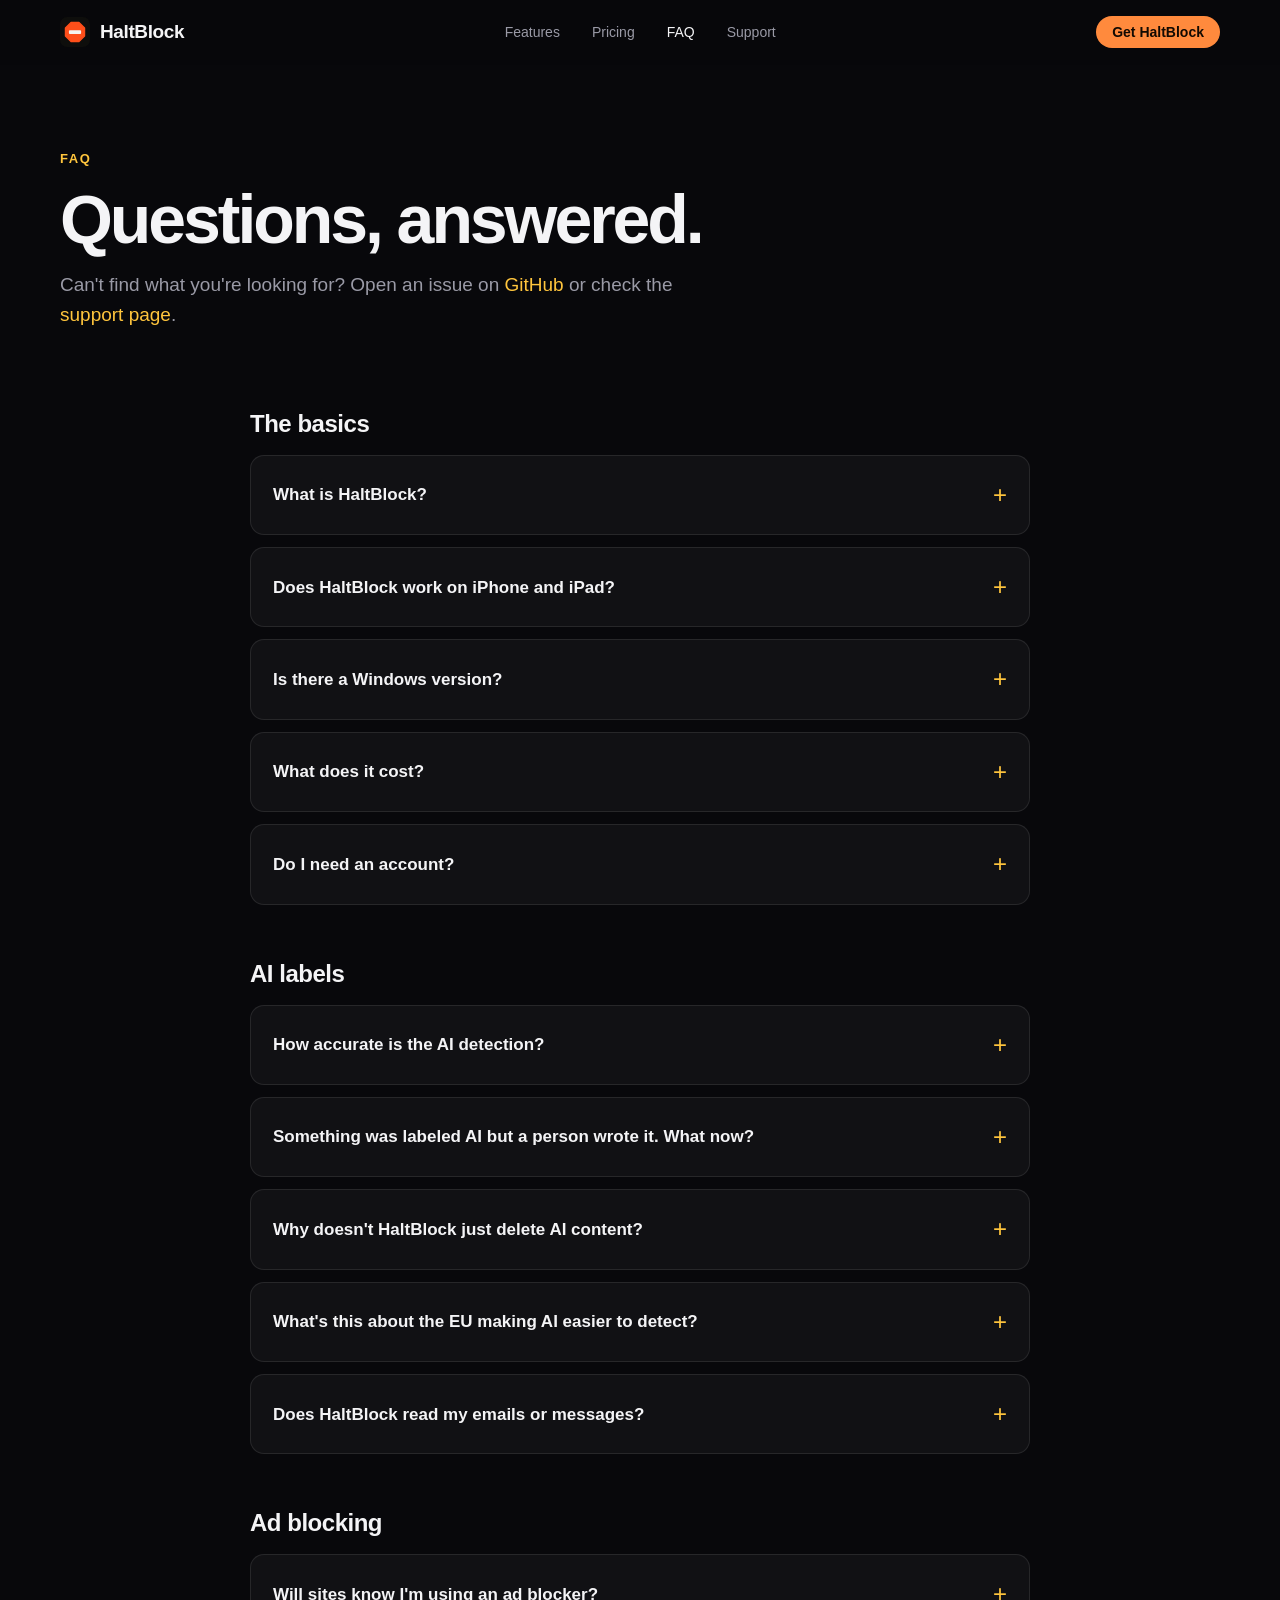
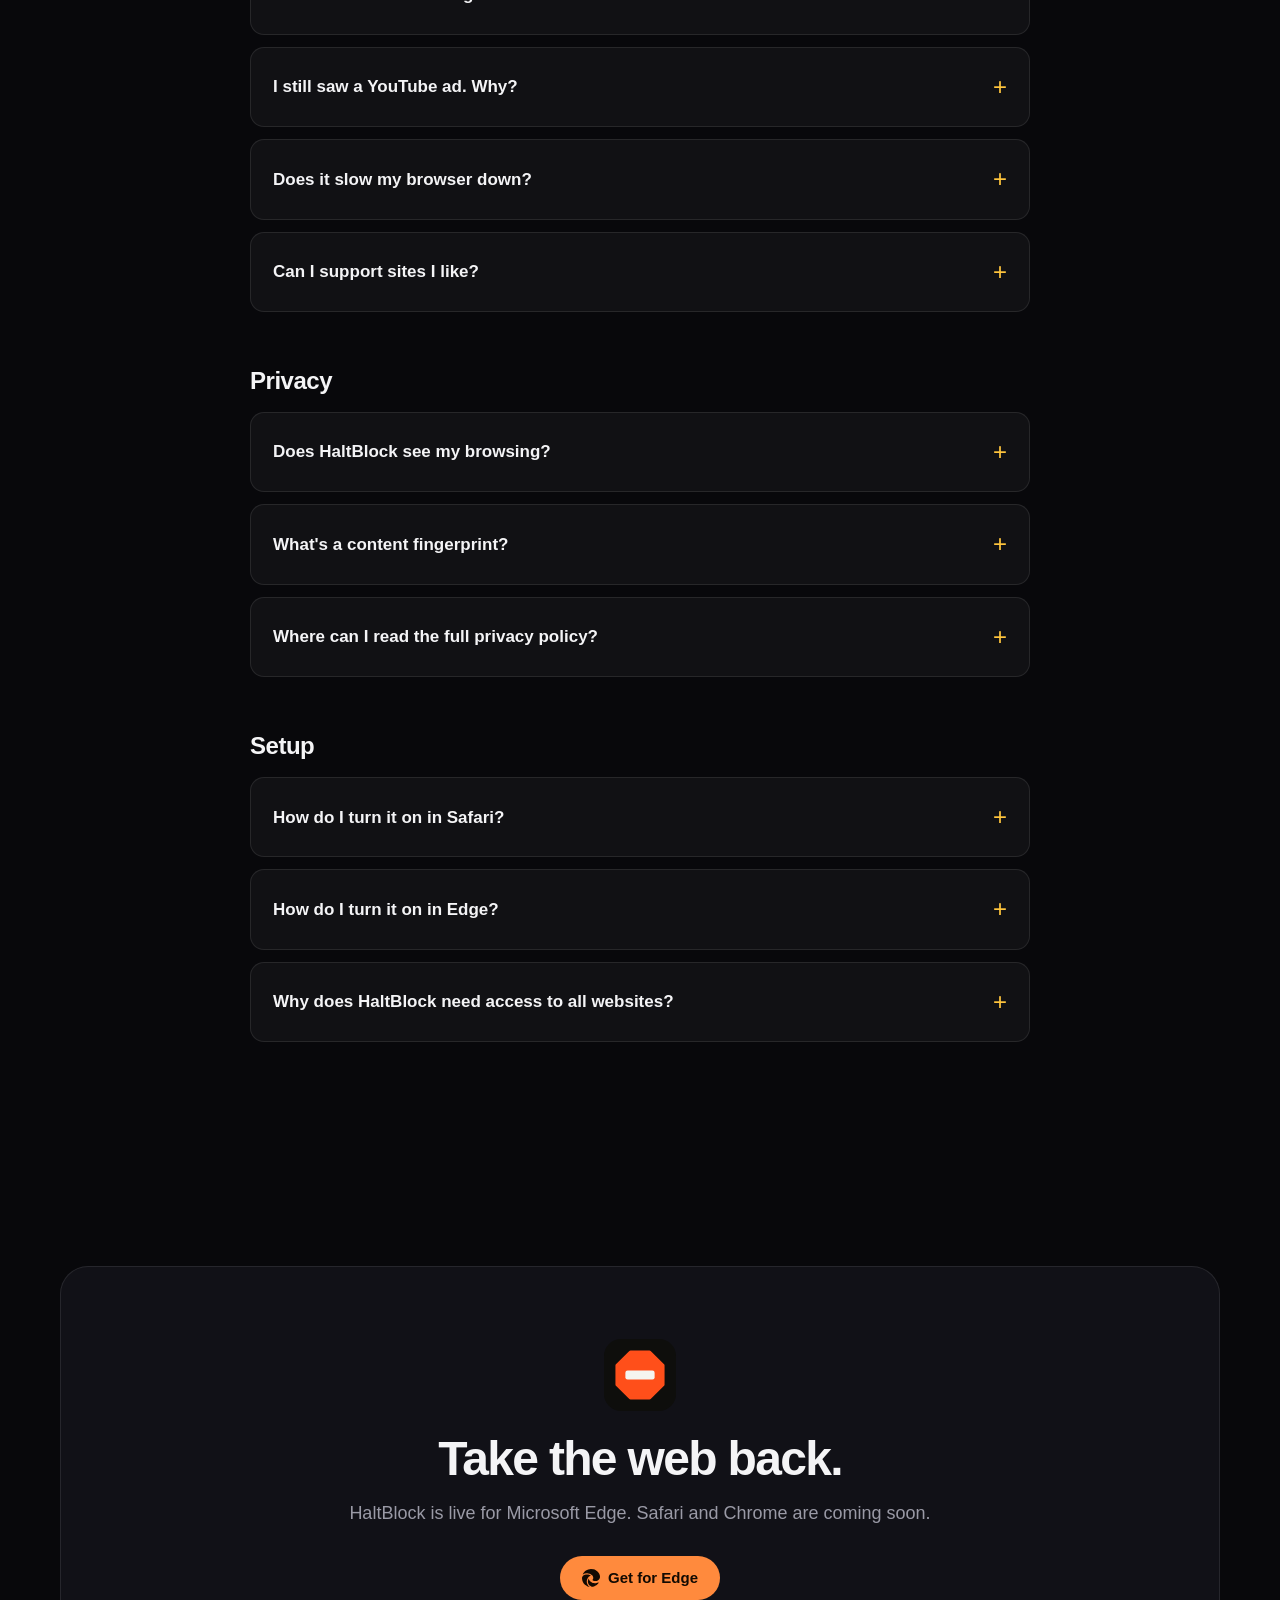
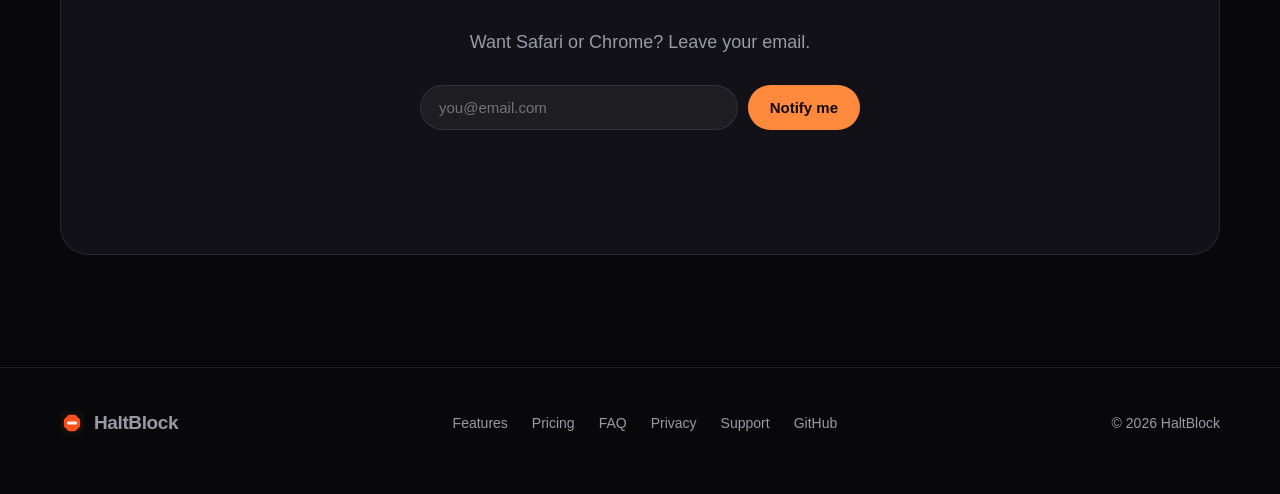
==== commit d2117b4b: "Replace the broken Edge button icon with the real mark. Co-authored-by: Cursor <cursoragent@cursor.c" ====
--- a/faq/index.html
+++ b/faq/index.html
@@ -156,7 +156,7 @@
                 <h2>Take the web back.</h2>
                 <p>HaltBlock is live for Microsoft Edge. Safari and Chrome are coming soon.</p>
                 <div class="download-actions">
-                    <a class="button" href="https://microsoftedge.microsoft.com/addons/detail/nmaakingkhcmhkjenjofkkhcdcbfdnhn" rel="noopener"><svg width="16" height="16" viewBox="0 0 24 24" fill="currentColor" aria-hidden="true"><path d="M21.86 10.46A9.78 9.78 0 0 0 12.05 2C6.33 2.05 1.7 6.7 1.74 12.42c0 2.82 1.2 5.36 3.13 7.15.36-4.17 3.87-7.4 8.13-7.4.07 0 .15.01.22.01A6.09 6.09 0 0 0 9.5 7.05a6.07 6.07 0 0 1 9.6 5.7c.96.1 1.88.37 2.76.78ZM12 21.5a9.5 9.5 0 0 0 9.45-8.67 5.48 5.48 0 0 1-3.71 1.44 5.47 5.47 0 0 1-5.47-5.47c0-.18.01-.36.03-.53C8.83 8.62 6.5 11.2 6.5 14.4c0 .9.18 1.75.5 2.53A9.48 9.48 0 0 0 12 21.5Z"/></svg>Get for Edge</a>
+                    <a class="button" href="https://microsoftedge.microsoft.com/addons/detail/nmaakingkhcmhkjenjofkkhcdcbfdnhn" rel="noopener"><svg width="18" height="18" viewBox="0 0 24 24" fill="currentColor" aria-hidden="true"><path d="M21.86 17.86q.14 0 .25.12.1.13.1.25t-.11.33l-.32.46-.43.53-.44.5q-.21.25-.38.42l-.22.23q-.58.53-1.34 1.04-.76.51-1.6.91-.86.4-1.74.64t-1.67.24q-.9 0-1.69-.28-.8-.28-1.48-.78-.68-.5-1.22-1.17-.53-.66-.92-1.44-.38-.77-.58-1.6-.2-.83-.2-1.67 0-1 .32-1.96.33-.97.87-1.8.14.95.55 1.77.41.82 1.02 1.5.6.68 1.38 1.21.78.54 1.64.9.86.36 1.77.56.92.2 1.8.2 1.12 0 2.18-.24 1.06-.23 2.06-.72l.2-.1.2-.05zm-15.5-1.27q0 1.1.27 2.15.27 1.06.78 2.03.51.96 1.24 1.77.74.82 1.66 1.4-1.47-.2-2.8-.74-1.33-.55-2.48-1.37-1.15-.83-2.08-1.9-.92-1.07-1.58-2.33T.36 14.94Q0 13.54 0 12.06q0-.81.32-1.49.31-.68.83-1.23.53-.55 1.2-.96.66-.4 1.35-.66.74-.27 1.5-.39.78-.12 1.55-.12.7 0 1.42.1.72.12 1.4.35.68.23 1.32.57.63.35 1.16.83-.35 0-.7.07-.33.07-.65.23v-.02q-.63.28-1.2.74-.57.46-1.05 1.04-.48.58-.87 1.26-.38.67-.65 1.39-.27.71-.42 1.44-.15.72-.15 1.38zM11.96.06q1.7 0 3.33.39 1.63.38 3.07 1.15 1.43.77 2.62 1.93 1.18 1.16 1.98 2.7.49.94.76 1.96.28 1 .28 2.08 0 .89-.23 1.7-.24.8-.69 1.48-.45.68-1.1 1.22-.64.53-1.45.88-.54.24-1.11.36-.58.13-1.16.13-.42 0-.97-.03-.54-.03-1.1-.12-.55-.1-1.05-.28-.5-.19-.84-.5-.12-.09-.23-.24-.1-.16-.1-.33 0-.15.16-.35.16-.2.35-.5.2-.28.36-.68.16-.4.16-.95 0-1.06-.4-1.96-.4-.91-1.06-1.64-.66-.74-1.52-1.28-.86-.55-1.79-.89-.84-.3-1.72-.44-.87-.14-1.76-.14-1.55 0-3.06.45T.94 7.55q.71-1.74 1.81-3.13 1.1-1.38 2.52-2.35Q6.68 1.1 8.37.58q1.7-.52 3.58-.52Z"/></svg>Get for Edge</a>
                 </div>
                 <p class="notify-label">Want Safari or Chrome? Leave your email.</p>
                 <form class="notify" id="notify">
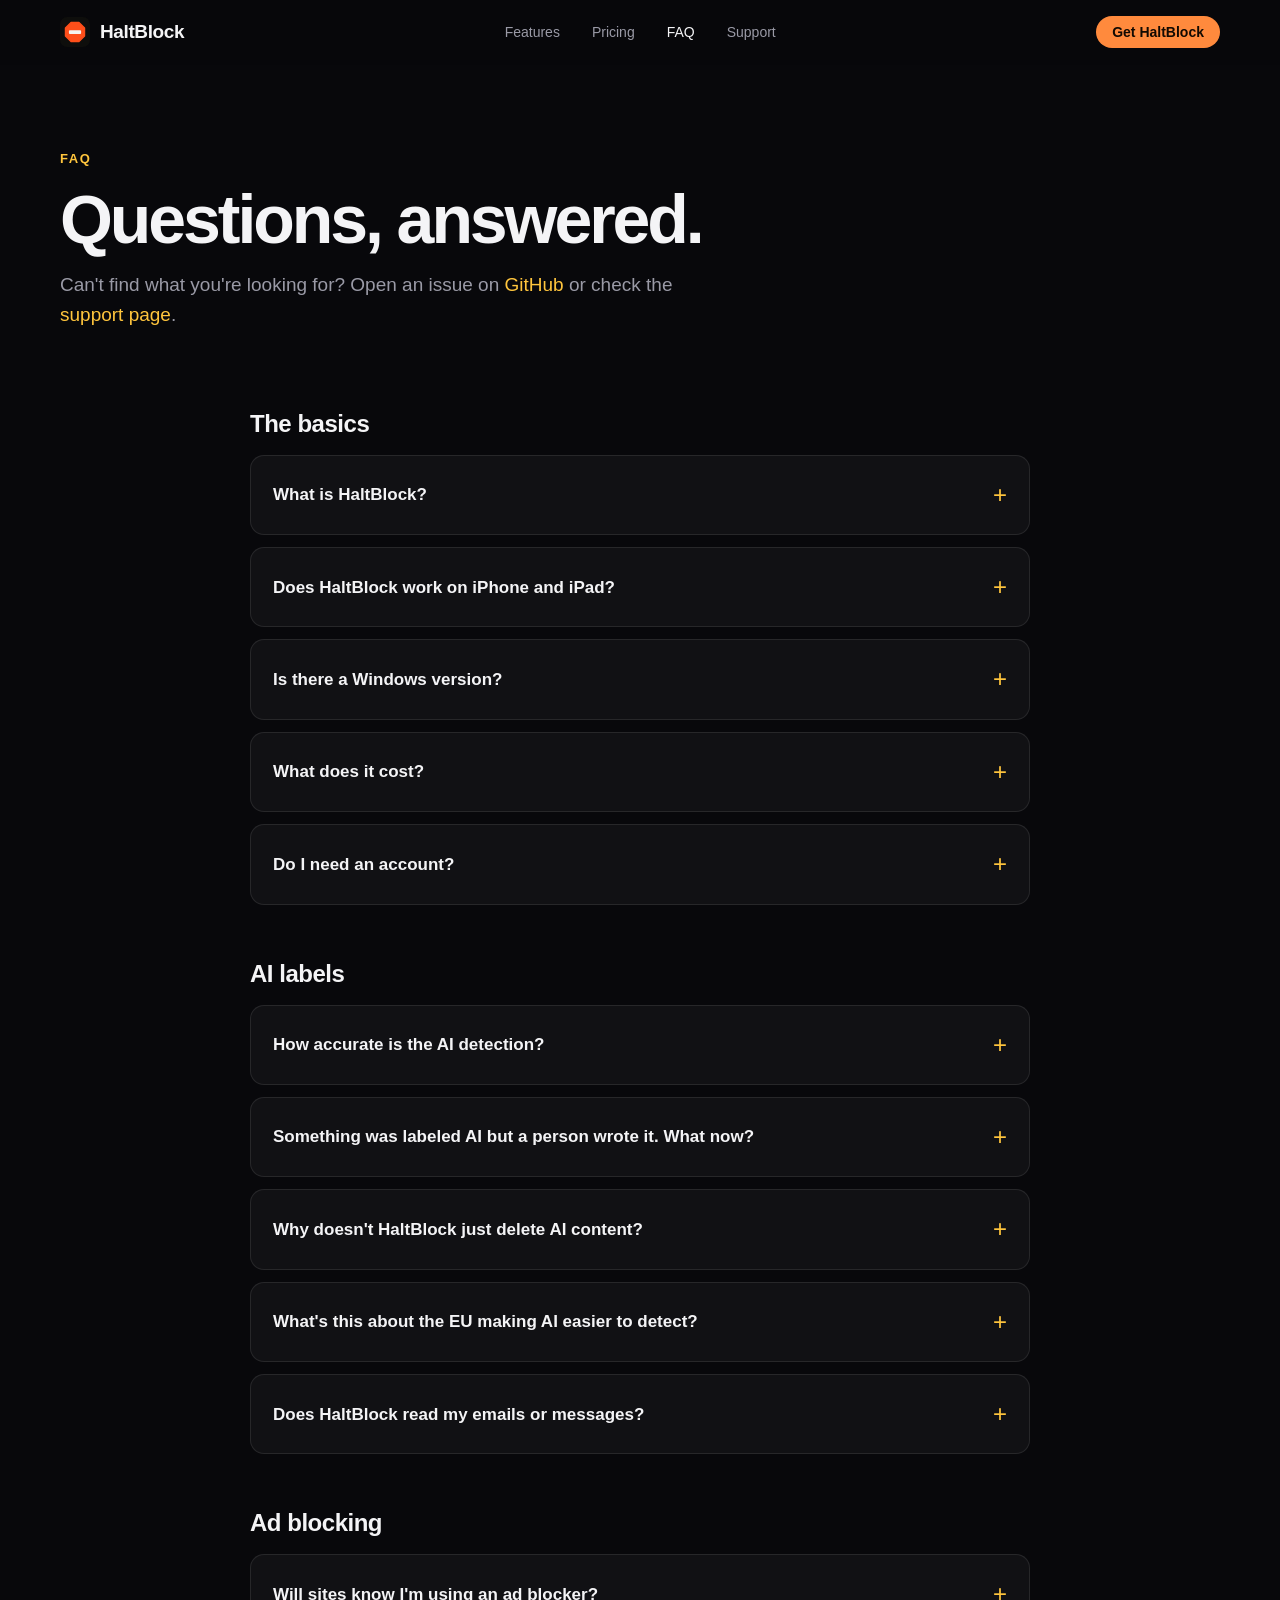
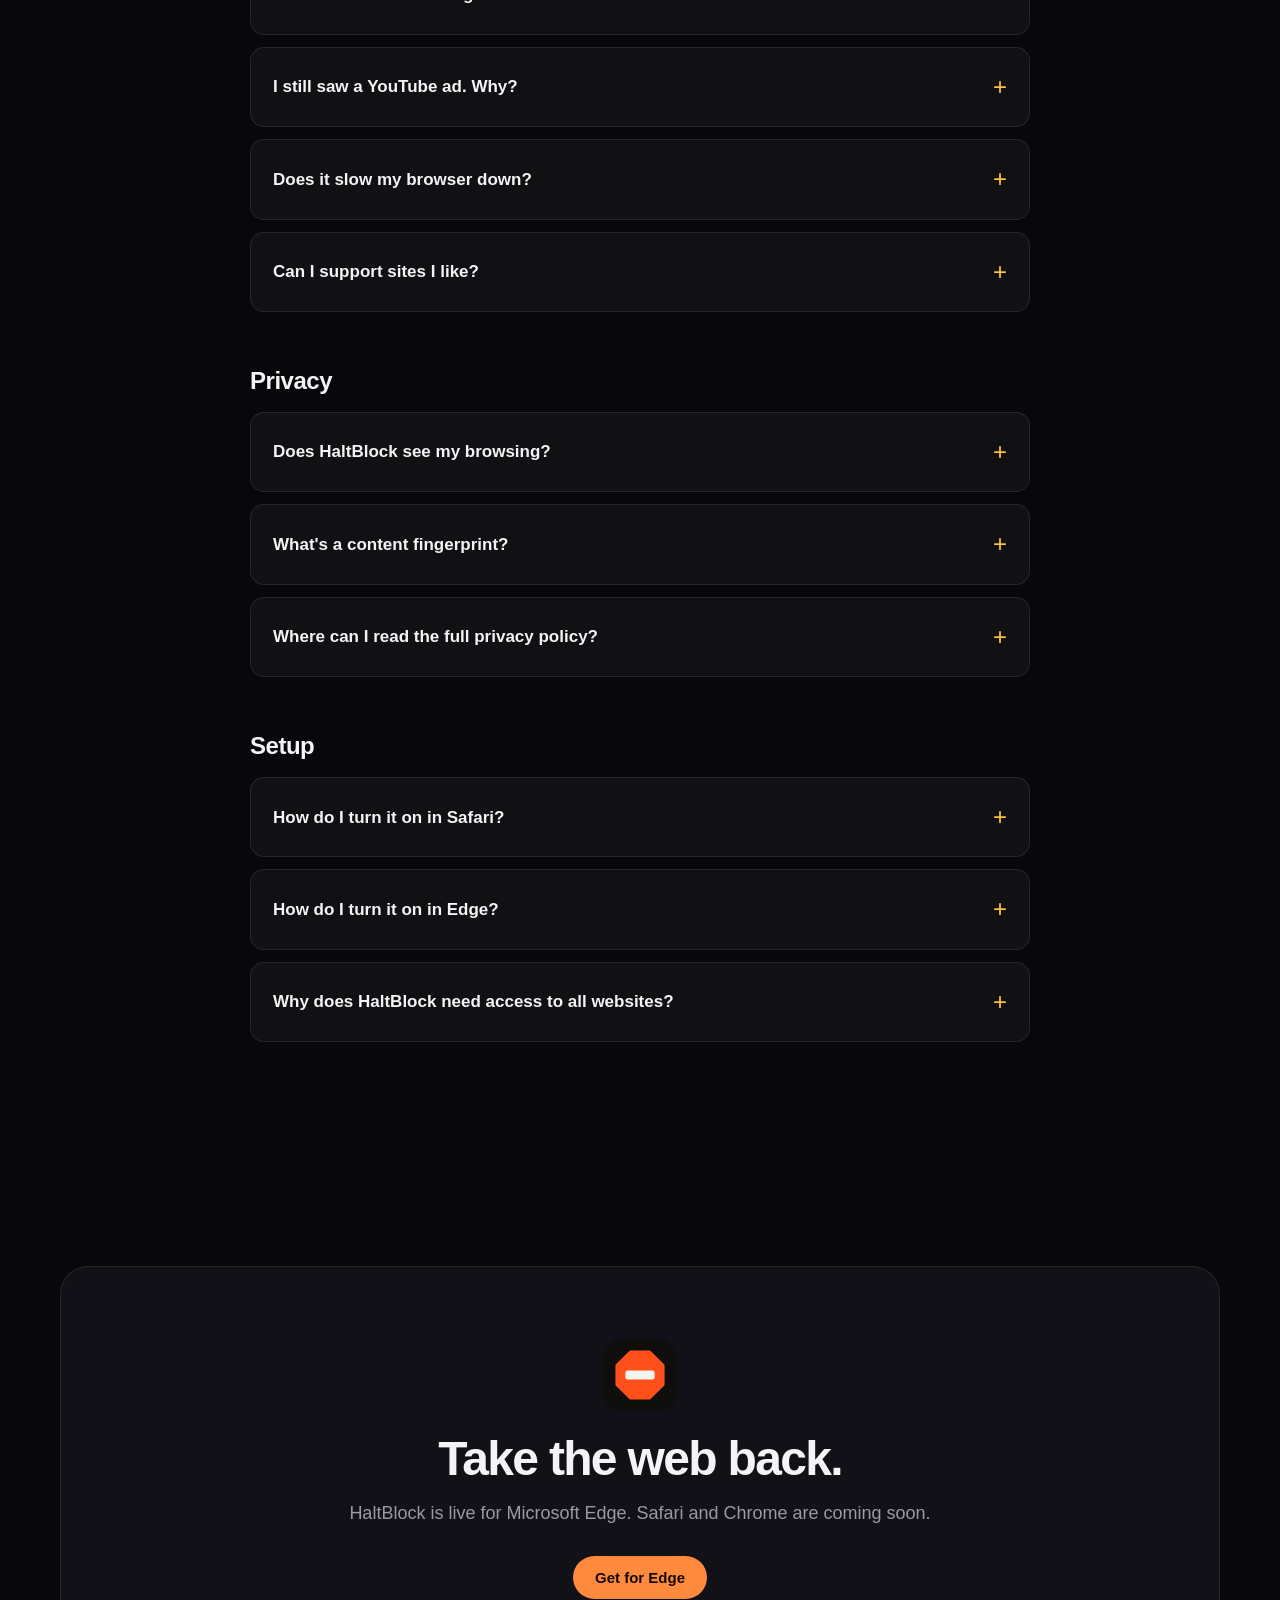
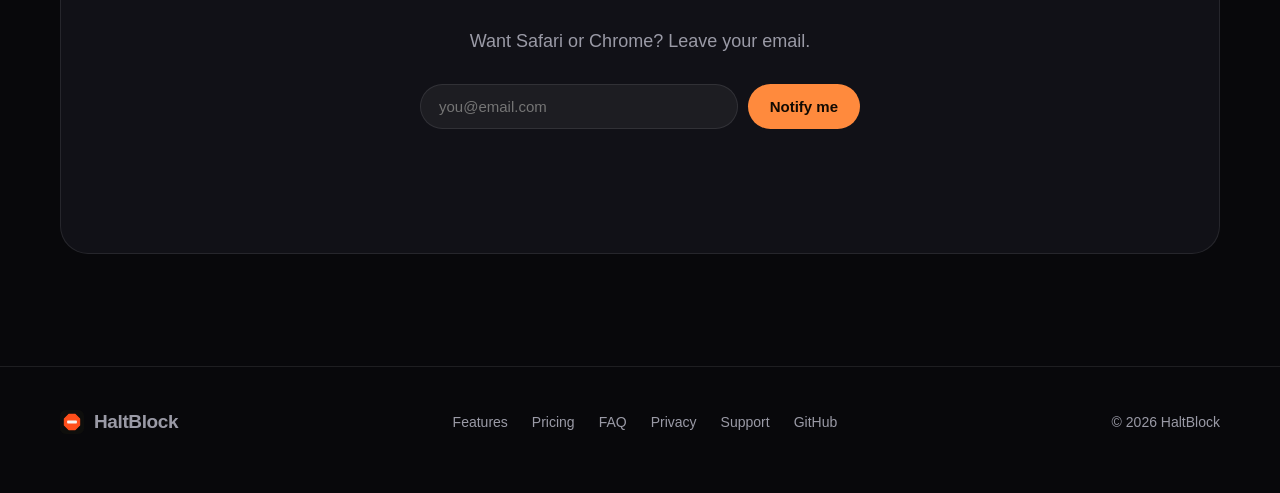
==== commit b5ccb0ef: "Drop the Edge icon from the download buttons. The monochrome Edge mark turns into a swirl at button " ====
--- a/faq/index.html
+++ b/faq/index.html
@@ -156,7 +156,7 @@
                 <h2>Take the web back.</h2>
                 <p>HaltBlock is live for Microsoft Edge. Safari and Chrome are coming soon.</p>
                 <div class="download-actions">
-                    <a class="button" href="https://microsoftedge.microsoft.com/addons/detail/nmaakingkhcmhkjenjofkkhcdcbfdnhn" rel="noopener"><svg width="18" height="18" viewBox="0 0 24 24" fill="currentColor" aria-hidden="true"><path d="M21.86 17.86q.14 0 .25.12.1.13.1.25t-.11.33l-.32.46-.43.53-.44.5q-.21.25-.38.42l-.22.23q-.58.53-1.34 1.04-.76.51-1.6.91-.86.4-1.74.64t-1.67.24q-.9 0-1.69-.28-.8-.28-1.48-.78-.68-.5-1.22-1.17-.53-.66-.92-1.44-.38-.77-.58-1.6-.2-.83-.2-1.67 0-1 .32-1.96.33-.97.87-1.8.14.95.55 1.77.41.82 1.02 1.5.6.68 1.38 1.21.78.54 1.64.9.86.36 1.77.56.92.2 1.8.2 1.12 0 2.18-.24 1.06-.23 2.06-.72l.2-.1.2-.05zm-15.5-1.27q0 1.1.27 2.15.27 1.06.78 2.03.51.96 1.24 1.77.74.82 1.66 1.4-1.47-.2-2.8-.74-1.33-.55-2.48-1.37-1.15-.83-2.08-1.9-.92-1.07-1.58-2.33T.36 14.94Q0 13.54 0 12.06q0-.81.32-1.49.31-.68.83-1.23.53-.55 1.2-.96.66-.4 1.35-.66.74-.27 1.5-.39.78-.12 1.55-.12.7 0 1.42.1.72.12 1.4.35.68.23 1.32.57.63.35 1.16.83-.35 0-.7.07-.33.07-.65.23v-.02q-.63.28-1.2.74-.57.46-1.05 1.04-.48.58-.87 1.26-.38.67-.65 1.39-.27.71-.42 1.44-.15.72-.15 1.38zM11.96.06q1.7 0 3.33.39 1.63.38 3.07 1.15 1.43.77 2.62 1.93 1.18 1.16 1.98 2.7.49.94.76 1.96.28 1 .28 2.08 0 .89-.23 1.7-.24.8-.69 1.48-.45.68-1.1 1.22-.64.53-1.45.88-.54.24-1.11.36-.58.13-1.16.13-.42 0-.97-.03-.54-.03-1.1-.12-.55-.1-1.05-.28-.5-.19-.84-.5-.12-.09-.23-.24-.1-.16-.1-.33 0-.15.16-.35.16-.2.35-.5.2-.28.36-.68.16-.4.16-.95 0-1.06-.4-1.96-.4-.91-1.06-1.64-.66-.74-1.52-1.28-.86-.55-1.79-.89-.84-.3-1.72-.44-.87-.14-1.76-.14-1.55 0-3.06.45T.94 7.55q.71-1.74 1.81-3.13 1.1-1.38 2.52-2.35Q6.68 1.1 8.37.58q1.7-.52 3.58-.52Z"/></svg>Get for Edge</a>
+                    <a class="button" href="https://microsoftedge.microsoft.com/addons/detail/nmaakingkhcmhkjenjofkkhcdcbfdnhn" rel="noopener">Get for Edge</a>
                 </div>
                 <p class="notify-label">Want Safari or Chrome? Leave your email.</p>
                 <form class="notify" id="notify">
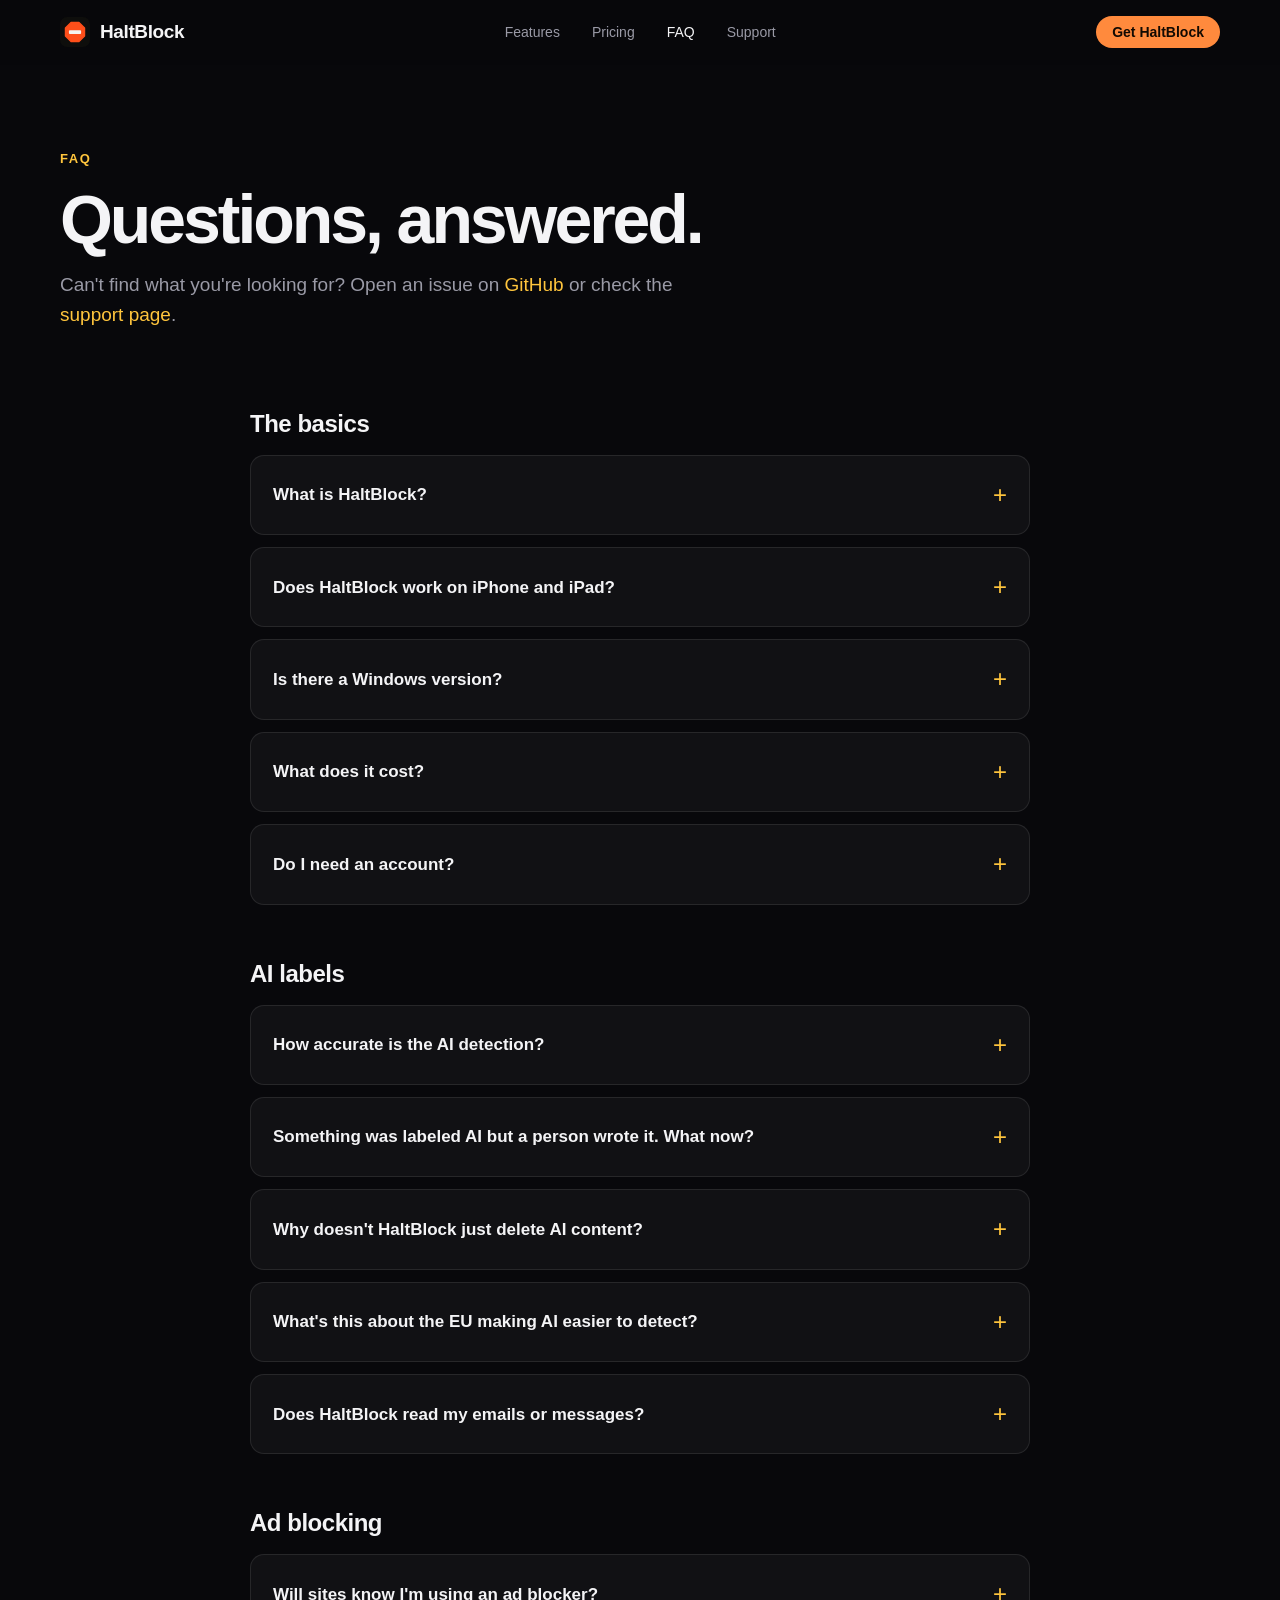
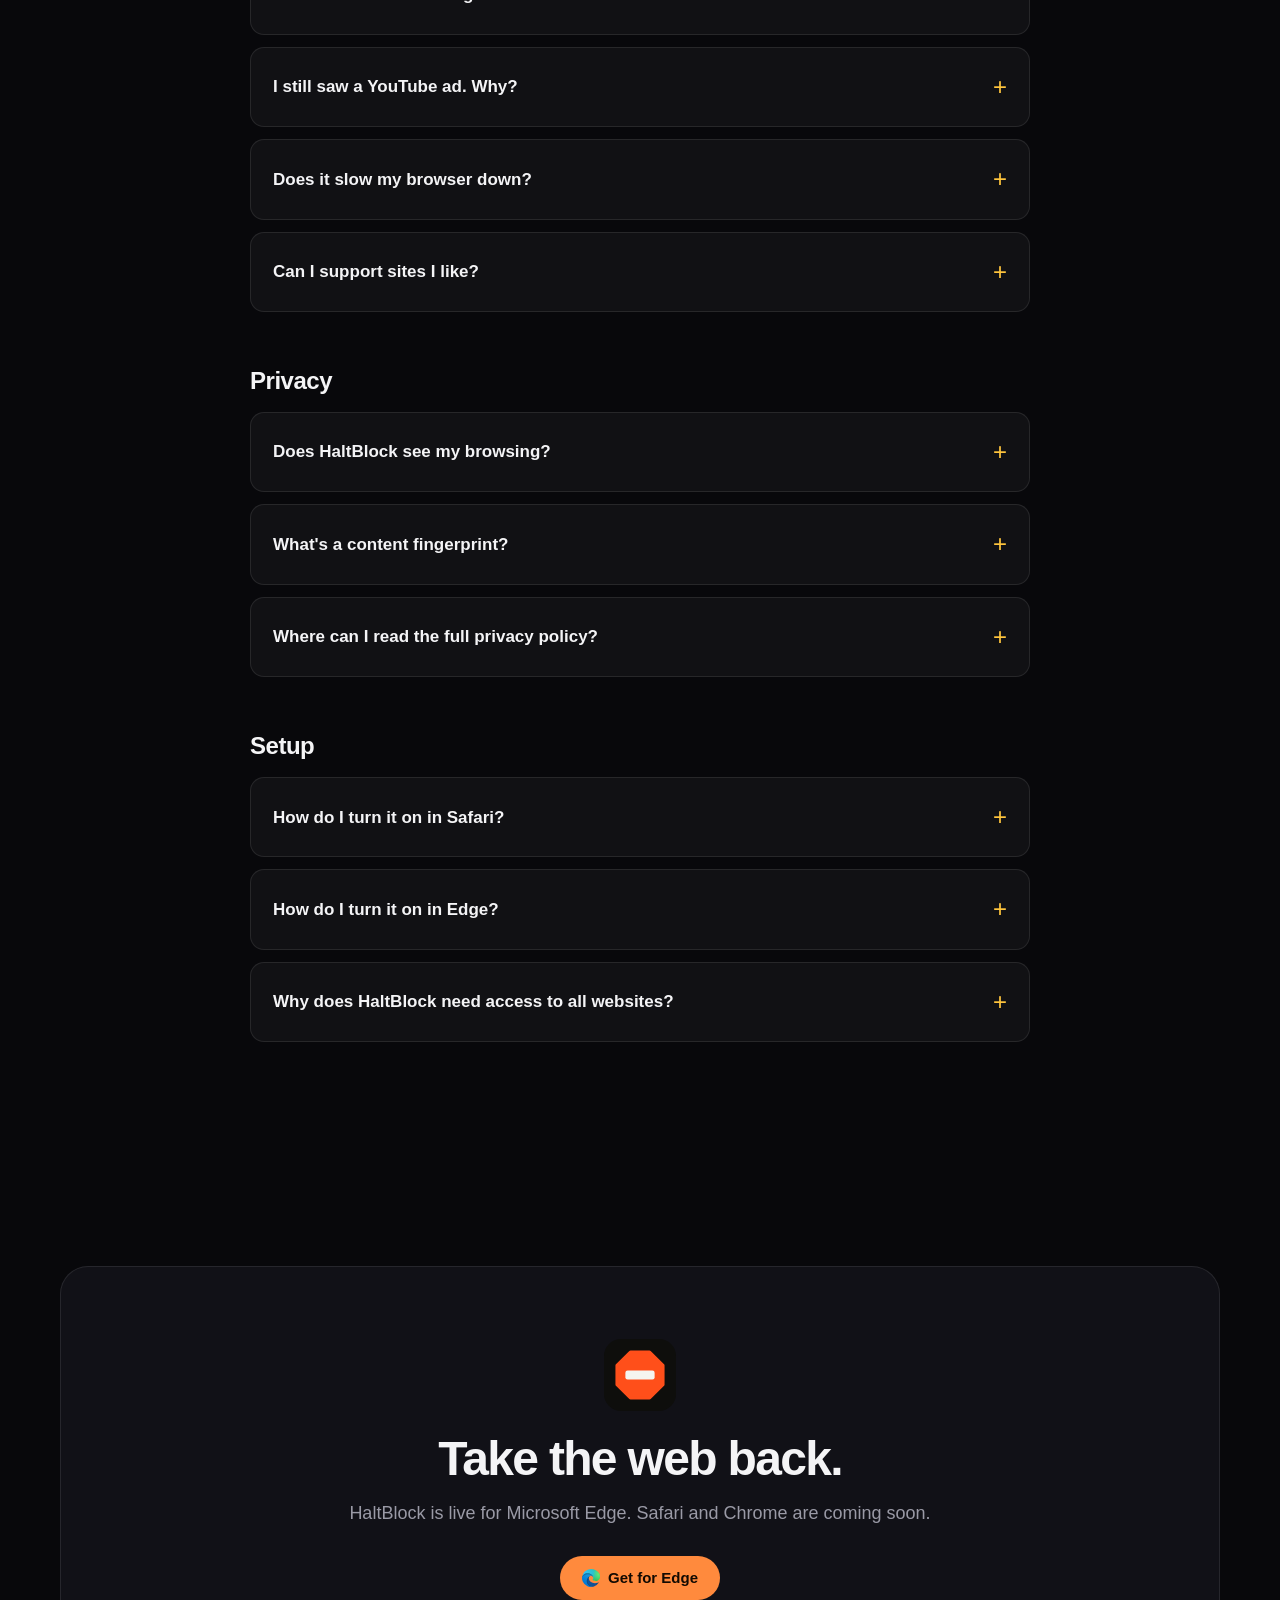
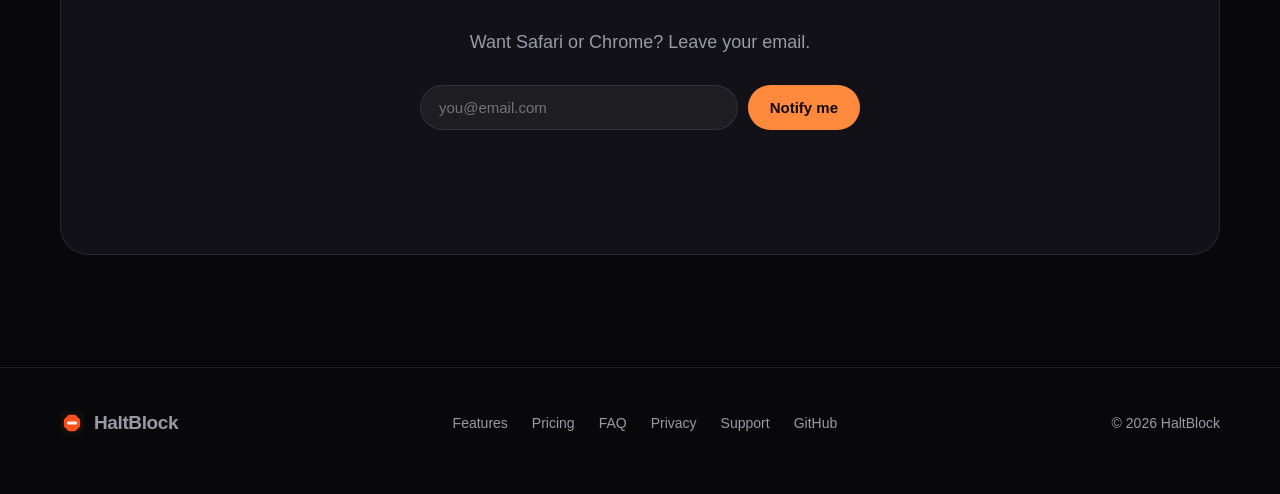
==== commit 372de6c5: "Use the official Microsoft Edge logo on download buttons. The monochrome silhouette was unreadable a" ====
--- a/faq/index.html
+++ b/faq/index.html
@@ -156,7 +156,7 @@
                 <h2>Take the web back.</h2>
                 <p>HaltBlock is live for Microsoft Edge. Safari and Chrome are coming soon.</p>
                 <div class="download-actions">
-                    <a class="button" href="https://microsoftedge.microsoft.com/addons/detail/nmaakingkhcmhkjenjofkkhcdcbfdnhn" rel="noopener">Get for Edge</a>
+                    <a class="button" href="https://microsoftedge.microsoft.com/addons/detail/nmaakingkhcmhkjenjofkkhcdcbfdnhn" rel="noopener"><img class="edge-logo" src="../assets/edge.svg" alt="" width="18" height="18">Get for Edge</a>
                 </div>
                 <p class="notify-label">Want Safari or Chrome? Leave your email.</p>
                 <form class="notify" id="notify">
--- a/assets/style.css
+++ b/assets/style.css
@@ -114,6 +114,12 @@
     background: #ff9d5c;
 }
 
+.button .edge-logo {
+    width: 18px;
+    height: 18px;
+    flex: none;
+}
+
 .button-small {
     padding: 8px 16px;
     font-size: 14px;
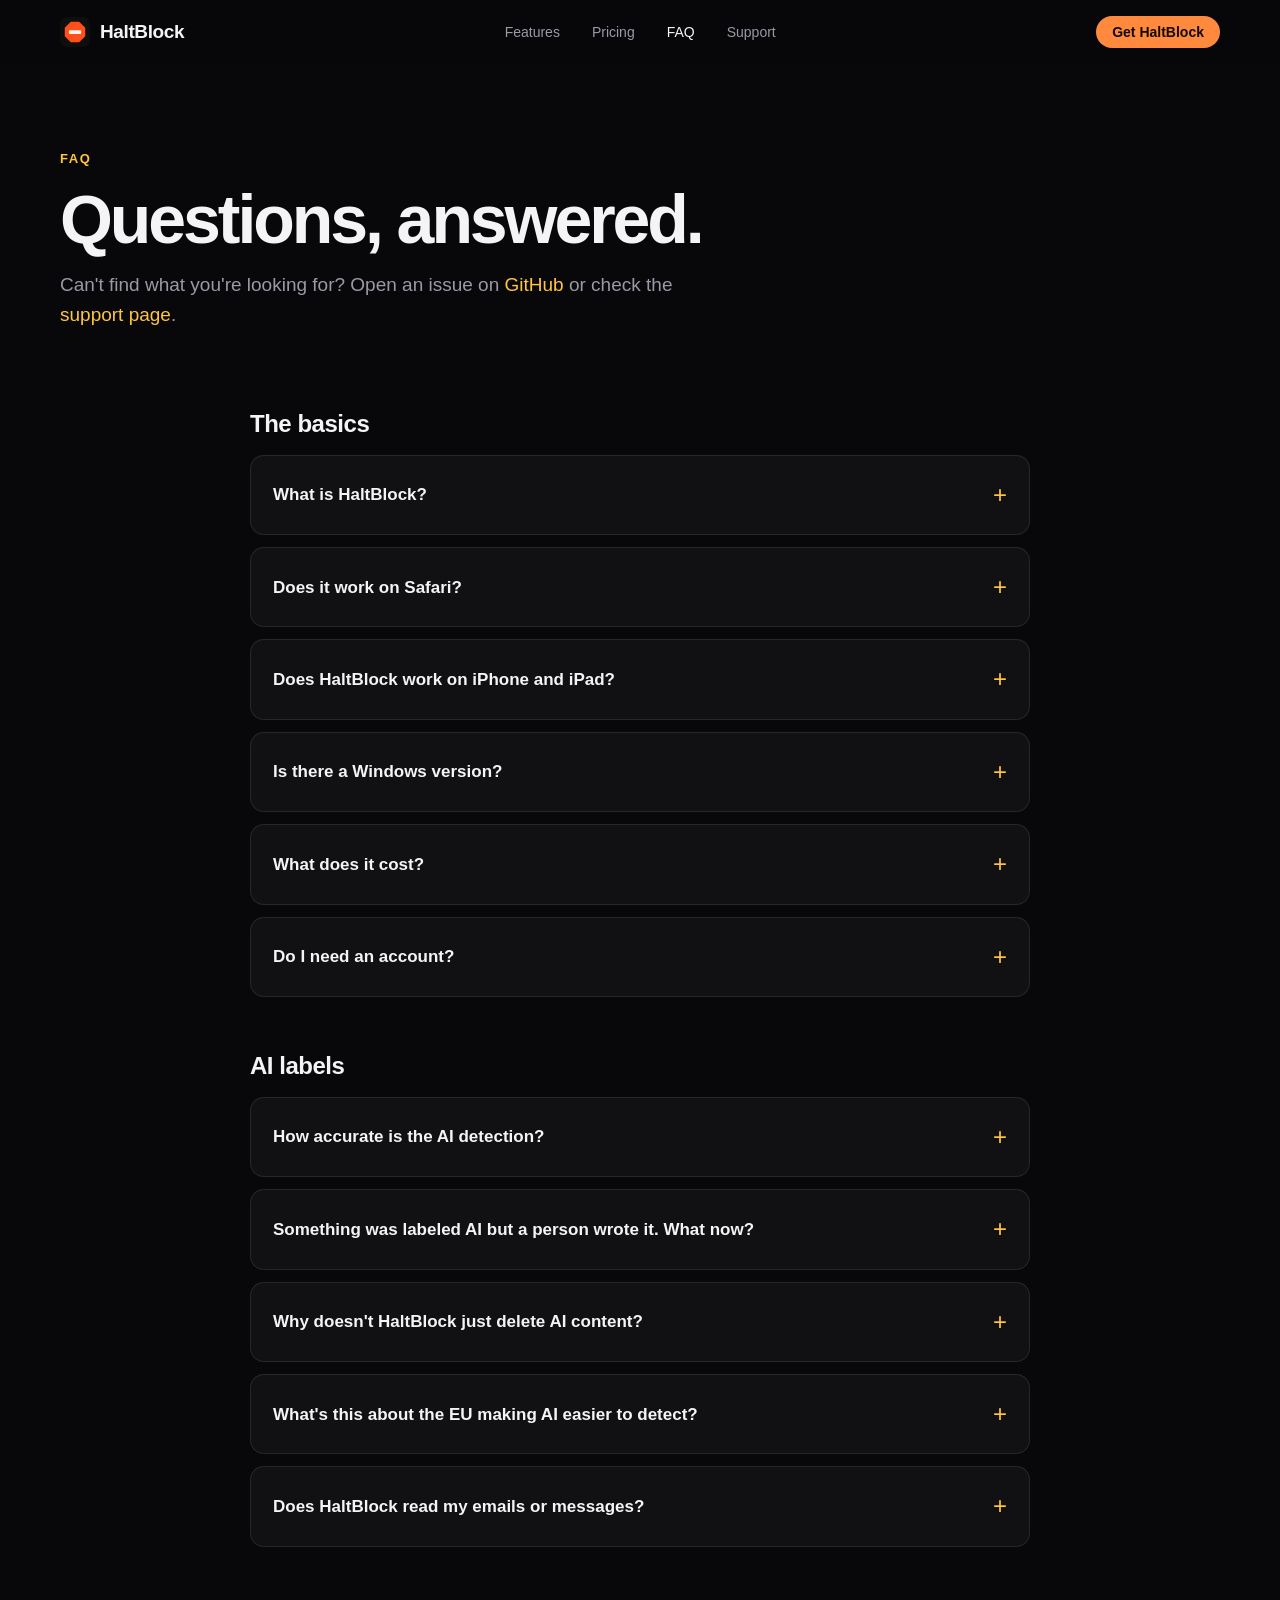
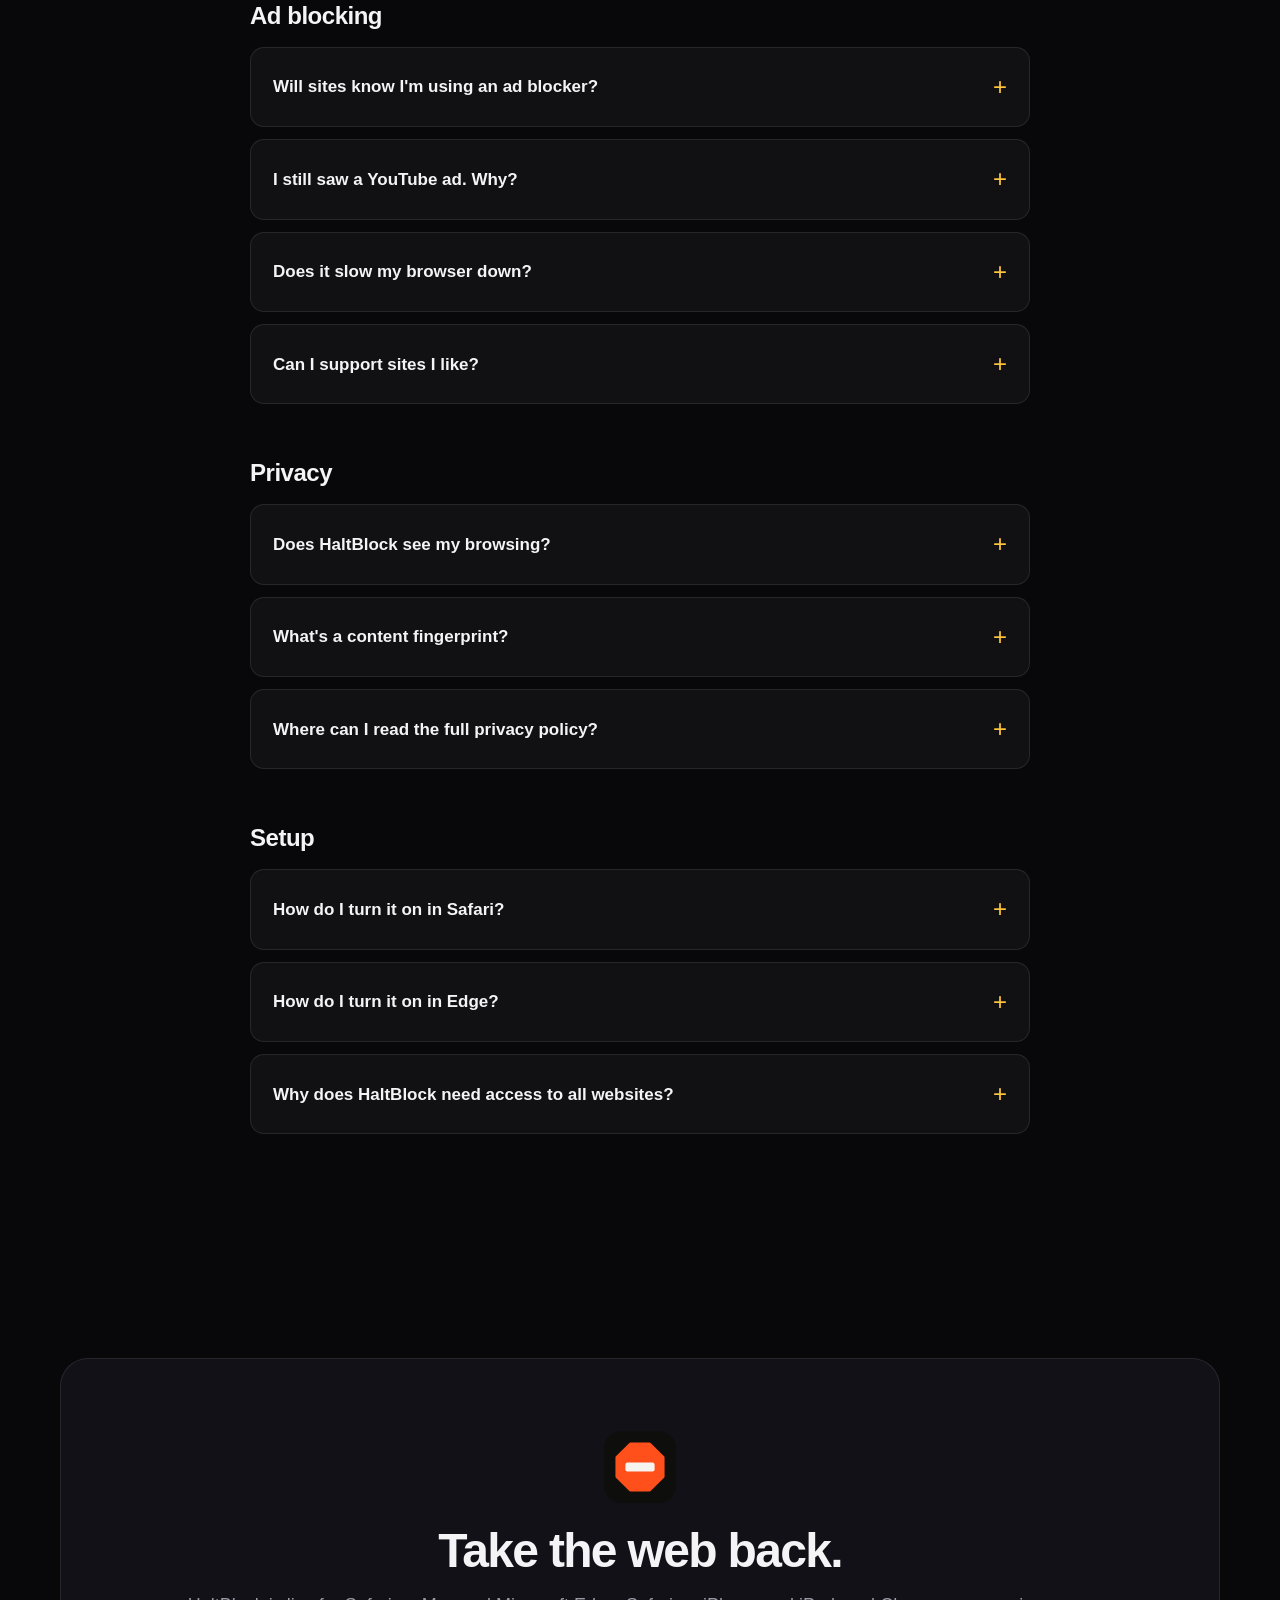
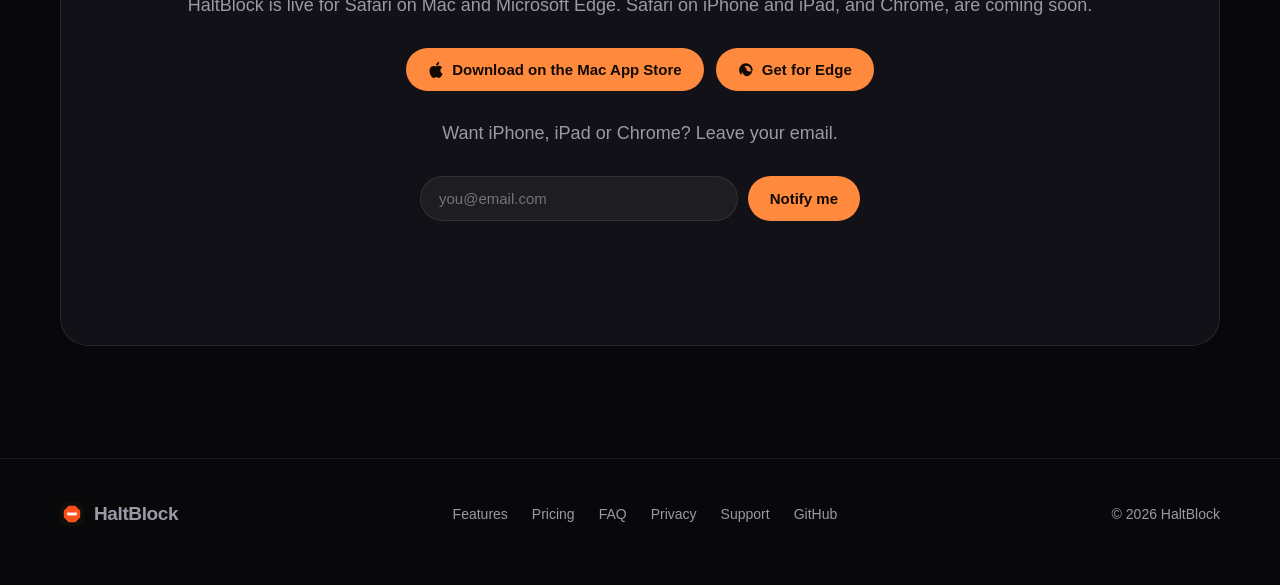
==== commit c5e85cbb: "Show HaltBlock as live on the Mac App Store. Replace the Safari notify button with a Mac App Store d" ====
--- a/faq/index.html
+++ b/faq/index.html
@@ -4,14 +4,14 @@
     <meta charset="utf-8">
     <meta name="viewport" content="width=device-width, initial-scale=1">
     <title>FAQ — HaltBlock</title>
-    <meta name="description" content="Answers about HaltBlock's AI labels, ad blocking, privacy, pricing and setup on Safari, Chrome and Edge.">
+    <meta name="description" content="Answers about HaltBlock's AI labels, ad blocking, privacy, pricing and setup. Live for Safari on Mac and Microsoft Edge. Safari on iPhone and iPad, and Chrome, coming soon.">
     <meta property="og:title" content="FAQ — HaltBlock">
-    <meta property="og:description" content="Answers about HaltBlock's AI labels, ad blocking, privacy, pricing and setup on Safari, Chrome and Edge.">
+    <meta property="og:description" content="Answers about HaltBlock's AI labels, ad blocking, privacy, pricing and setup. Live for Safari on Mac and Microsoft Edge. Safari on iPhone and iPad, and Chrome, coming soon.">
     <meta property="og:type" content="website">
     <meta name="theme-color" content="#08080B">
     <link rel="icon" href="../assets/logo.svg" type="image/svg+xml">
-    <link rel="stylesheet" href="../assets/style.css?v=5">
-    <script src="../assets/main.js?v=6" defer></script>
+    <link rel="stylesheet" href="../assets/style.css?v=7">
+    <script src="../assets/main.js?v=7" defer></script>
 </head>
 <body>
     <nav class="nav">
@@ -42,15 +42,19 @@
                 <div class="faq">
                     <details>
                         <summary>What is HaltBlock?</summary>
-                        <p>HaltBlock is a browser extension that blocks ads, trackers and YouTube ads, and labels writing, images and videos that were probably made by AI. It's available now for Microsoft Edge. Safari and Chrome are coming soon.</p>
+                        <p>HaltBlock is a browser extension that blocks ads, trackers and YouTube ads, and labels writing, images and videos that were probably made by AI. It's live for Safari on Mac and Microsoft Edge. Safari on iPhone and iPad, and Chrome, are coming soon.</p>
+                    </details>
+                    <details>
+                        <summary>Does it work on Safari?</summary>
+                        <p>On Mac, yes. Download HaltBlock from the <a href="https://apps.apple.com/us/app/haltblock-ai-ad-blocker/id6819837838?mt=12" style="color: var(--amber)">Mac App Store</a>, then turn it on in Safari › Settings › Extensions. Safari on iPhone and iPad is coming soon. Pro on Mac is bought through the App Store.</p>
                     </details>
                     <details>
                         <summary>Does HaltBlock work on iPhone and iPad?</summary>
-                        <p>Yes. HaltBlock is a Safari extension for iPhone, iPad and Mac. One purchase covers all your Apple devices, and Pro supports Family Sharing.</p>
+                        <p>Safari on iPhone and iPad is coming soon. Leave your email below and we'll let you know when it's ready. On Mac, HaltBlock is available now from the Mac App Store, and Pro is bought through the App Store.</p>
                     </details>
                     <details>
                         <summary>Is there a Windows version?</summary>
-                        <p>Yes. HaltBlock is live for Microsoft Edge now, with the same ad blocking and AI labels. Chrome is coming soon, including Chrome on Mac, Linux and ChromeOS. Buy Pro on this site and you'll get a license key by email that works in up to 5 browsers.</p>
+                        <p>Yes. HaltBlock is live for Microsoft Edge now, with the same ad blocking and AI labels. Chrome is coming soon, including Chrome on Mac, Linux and ChromeOS. Buy Pro on this site and you'll get a license key by email that works in up to 5 browsers. Safari on Mac is also live, and Pro on Mac is bought through the App Store.</p>
                     </details>
                     <details>
                         <summary>What does it cost?</summary>
@@ -58,7 +62,7 @@
                     </details>
                     <details>
                         <summary>Do I need an account?</summary>
-                        <p>No. There's nothing to sign up for. On Safari, Pro is tied to your Apple ID. On Chrome and Edge, it's tied to a license key.</p>
+                        <p>No. There's nothing to sign up for. On Mac, Pro is bought through the App Store and tied to your Apple ID. On Edge, and on Chrome when it launches, it's tied to a license key.</p>
                     </details>
                 </div>
             </div>
@@ -134,7 +138,7 @@
                 <div class="faq">
                     <details>
                         <summary>How do I turn it on in Safari?</summary>
-                        <p>On iPhone or iPad: Settings › Apps › Safari › Extensions › HaltBlock, then allow it on all websites. On Mac: Safari › Settings › Extensions, then check HaltBlock and allow it on all websites.</p>
+                        <p>On Mac: download HaltBlock from the <a href="https://apps.apple.com/us/app/haltblock-ai-ad-blocker/id6819837838?mt=12" style="color: var(--amber)">Mac App Store</a>, open Safari › Settings › Extensions, check HaltBlock, and allow it on all websites. If HaltBlock isn't listed, open the HaltBlock app once, then check again. Safari on iPhone and iPad is coming soon.</p>
                     </details>
                     <details>
                         <summary>How do I turn it on in Edge?</summary>
@@ -154,11 +158,12 @@
             <div class="cta-card">
                 <img src="../assets/logo.svg" alt="" width="72" height="72">
                 <h2>Take the web back.</h2>
-                <p>HaltBlock is live for Microsoft Edge. Safari and Chrome are coming soon.</p>
+                <p>HaltBlock is live for Safari on Mac and Microsoft Edge. Safari on iPhone and iPad, and Chrome, are coming soon.</p>
                 <div class="download-actions">
-                    <a class="button" href="https://microsoftedge.microsoft.com/addons/detail/nmaakingkhcmhkjenjofkkhcdcbfdnhn" rel="noopener"><img class="edge-logo" src="../assets/edge.svg" alt="" width="18" height="18">Get for Edge</a>
+                    <a class="button" href="https://apps.apple.com/us/app/haltblock-ai-ad-blocker/id6819837838?mt=12" rel="noopener"><svg width="16" height="16" viewBox="0 0 24 24" fill="currentColor" aria-hidden="true"><path d="M12.152 6.896c-.948 0-2.415-1.078-3.96-1.04-2.04.027-3.91 1.183-4.961 3.014-2.117 3.675-.546 9.103 1.519 12.09 1.013 1.454 2.208 3.09 3.792 3.039 1.52-.065 2.09-.987 3.935-.987 1.831 0 2.35.987 3.96.948 1.637-.026 2.676-1.48 3.676-2.948 1.156-1.688 1.636-3.325 1.662-3.415-.039-.013-3.182-1.221-3.22-4.857-.026-3.04 2.48-4.494 2.597-4.559-1.429-2.09-3.623-2.324-4.39-2.376-2-.156-3.675 1.09-4.61 1.09zM15.53 3.83c.843-1.012 1.4-2.427 1.245-3.83-1.207.052-2.662.805-3.532 1.818-.78.896-1.454 2.338-1.273 3.714 1.338.104 2.715-.688 3.559-1.701"/></svg>Download on the Mac App Store</a>
+                    <a class="button" href="https://microsoftedge.microsoft.com/addons/detail/nmaakingkhcmhkjenjofkkhcdcbfdnhn" rel="noopener"><svg width="16" height="16" viewBox="0 0 24 24" fill="currentColor" aria-hidden="true"><path d="M21.86 10.46A9.78 9.78 0 0 0 12.05 2C6.33 2.05 1.7 6.7 1.74 12.42c0 2.82 1.2 5.36 3.13 7.15.36-4.17 3.87-7.4 8.13-7.4.07 0 .15.01.22.01A6.09 6.09 0 0 0 9.5 7.05a6.07 6.07 0 0 1 9.6 5.7c.96.1 1.88.37 2.76.78ZM12 21.5a9.5 9.5 0 0 0 9.45-8.67 5.48 5.48 0 0 1-3.71 1.44 5.47 5.47 0 0 1-5.47-5.47c0-.18.01-.36.03-.53C8.83 8.62 6.5 11.2 6.5 14.4c0 .9.18 1.75.5 2.53A9.48 9.48 0 0 0 12 21.5Z"/></svg>Get for Edge</a>
                 </div>
-                <p class="notify-label">Want Safari or Chrome? Leave your email.</p>
+                <p class="notify-label">Want iPhone, iPad or Chrome? Leave your email.</p>
                 <form class="notify" id="notify">
                     <input type="email" placeholder="you@email.com" required aria-label="Email address">
                     <button class="button" type="submit">Notify me</button>
--- a/assets/style.css
+++ b/assets/style.css
@@ -114,12 +114,6 @@
     background: #ff9d5c;
 }
 
-.button .edge-logo {
-    width: 18px;
-    height: 18px;
-    flex: none;
-}
-
 .button-small {
     padding: 8px 16px;
     font-size: 14px;
@@ -138,6 +132,9 @@
 
 .button-block {
     width: 100%;
+    white-space: normal;
+    line-height: 1.3;
+    text-align: center;
 }
 
 /* Hero */
@@ -148,21 +145,28 @@
 
 .hero-grid {
     display: grid;
-    grid-template-columns: 1fr 1.05fr;
+    grid-template-columns: minmax(0, 1fr) minmax(0, 1.05fr);
     gap: 64px;
     align-items: center;
+}
+
+.hero-copy {
+    min-width: 0;
 }
 
 .eyebrow {
     display: inline-flex;
     align-items: center;
+    flex-wrap: wrap;
     gap: 8px;
+    max-width: 100%;
     padding: 6px 14px;
     border-radius: 999px;
     background: var(--surface);
     border: 1px solid var(--border);
     color: var(--muted);
     font-size: 13px;
+    line-height: 1.4;
 }
 
 .eyebrow .dot {
@@ -170,6 +174,11 @@
     height: 7px;
     border-radius: 50%;
     background: #4ade80;
+    flex: none;
+}
+
+.eyebrow-text {
+    min-width: 0;
 }
 
 h1 {
@@ -588,7 +597,7 @@
 
 .how-grid {
     display: grid;
-    grid-template-columns: 1fr 1fr;
+    grid-template-columns: minmax(0, 1fr) minmax(0, 1fr);
     gap: 56px;
     align-items: center;
 }
@@ -605,6 +614,10 @@
 .signals li {
     display: flex;
     gap: 18px;
+}
+
+.signals li > div {
+    min-width: 0;
 }
 
 .num {
@@ -632,6 +645,8 @@
 }
 
 .label-demo {
+    min-width: 0;
+    max-width: 100%;
     padding: 28px;
     border-radius: 22px;
     background: var(--surface);
@@ -833,6 +848,12 @@
     font-weight: 800;
 }
 
+.plan-actions {
+    display: flex;
+    flex-direction: column;
+    gap: 10px;
+}
+
 .plan-note {
     margin: 12px 0 0;
     color: var(--muted);
@@ -1051,6 +1072,7 @@
     grid-template-columns: 1fr 1fr;
     gap: 72px;
     align-items: center;
+    min-width: 0;
 }
 
 .row.flip .row-copy {
@@ -1105,6 +1127,8 @@
 }
 
 .panel {
+    min-width: 0;
+    max-width: 100%;
     padding: 22px;
     border-radius: 16px;
     background: #111117;
@@ -1198,7 +1222,7 @@
 
 .log li {
     display: grid;
-    grid-template-columns: 52px 1fr auto;
+    grid-template-columns: 52px minmax(0, 1fr) auto;
     gap: 12px;
     padding: 9px 0;
     border-top: 1px solid var(--border);
@@ -1216,12 +1240,14 @@
 }
 
 .log code {
+    min-width: 0;
     color: #d6d6de;
     font: 13px ui-monospace, "SF Mono", Menlo, Consolas, monospace;
+    overflow-wrap: anywhere;
 }
 
 .log.requests li {
-    grid-template-columns: 1fr auto;
+    grid-template-columns: minmax(0, 1fr) auto;
 }
 
 /* Visual: the nag screen sites never get to show */
@@ -1278,6 +1304,7 @@
 
 .code {
     margin: 0;
+    max-width: 100%;
     overflow-x: auto;
     color: #d6d6de;
     font: 13.5px/1.7 ui-monospace, "SF Mono", Menlo, Consolas, monospace;
@@ -1467,7 +1494,7 @@
 
 @media (max-width: 960px) {
     .hero-grid, .how-grid {
-        grid-template-columns: 1fr;
+        grid-template-columns: minmax(0, 1fr);
     }
     .hero {
         padding-top: 48px;
@@ -1487,7 +1514,7 @@
         align-items: flex-start;
     }
     .row {
-        grid-template-columns: 1fr;
+        grid-template-columns: minmax(0, 1fr);
         gap: 32px;
     }
     .row.flip .row-copy {
@@ -1538,6 +1565,31 @@
         flex-direction: column;
         text-align: center;
     }
+    .footer-links {
+        flex-wrap: wrap;
+        justify-content: center;
+    }
+    .cta-card {
+        padding: 48px 20px;
+    }
+    .hero-actions,
+    .download-actions {
+        flex-direction: column;
+        align-items: stretch;
+    }
+    .hero-actions .button,
+    .download-actions .button {
+        min-width: 0;
+        max-width: 100%;
+        white-space: normal;
+        text-align: center;
+        line-height: 1.3;
+    }
+    .blok-badge.large {
+        max-width: 100%;
+        white-space: normal;
+        flex-wrap: wrap;
+    }
     .notify {
         flex-direction: column;
     }
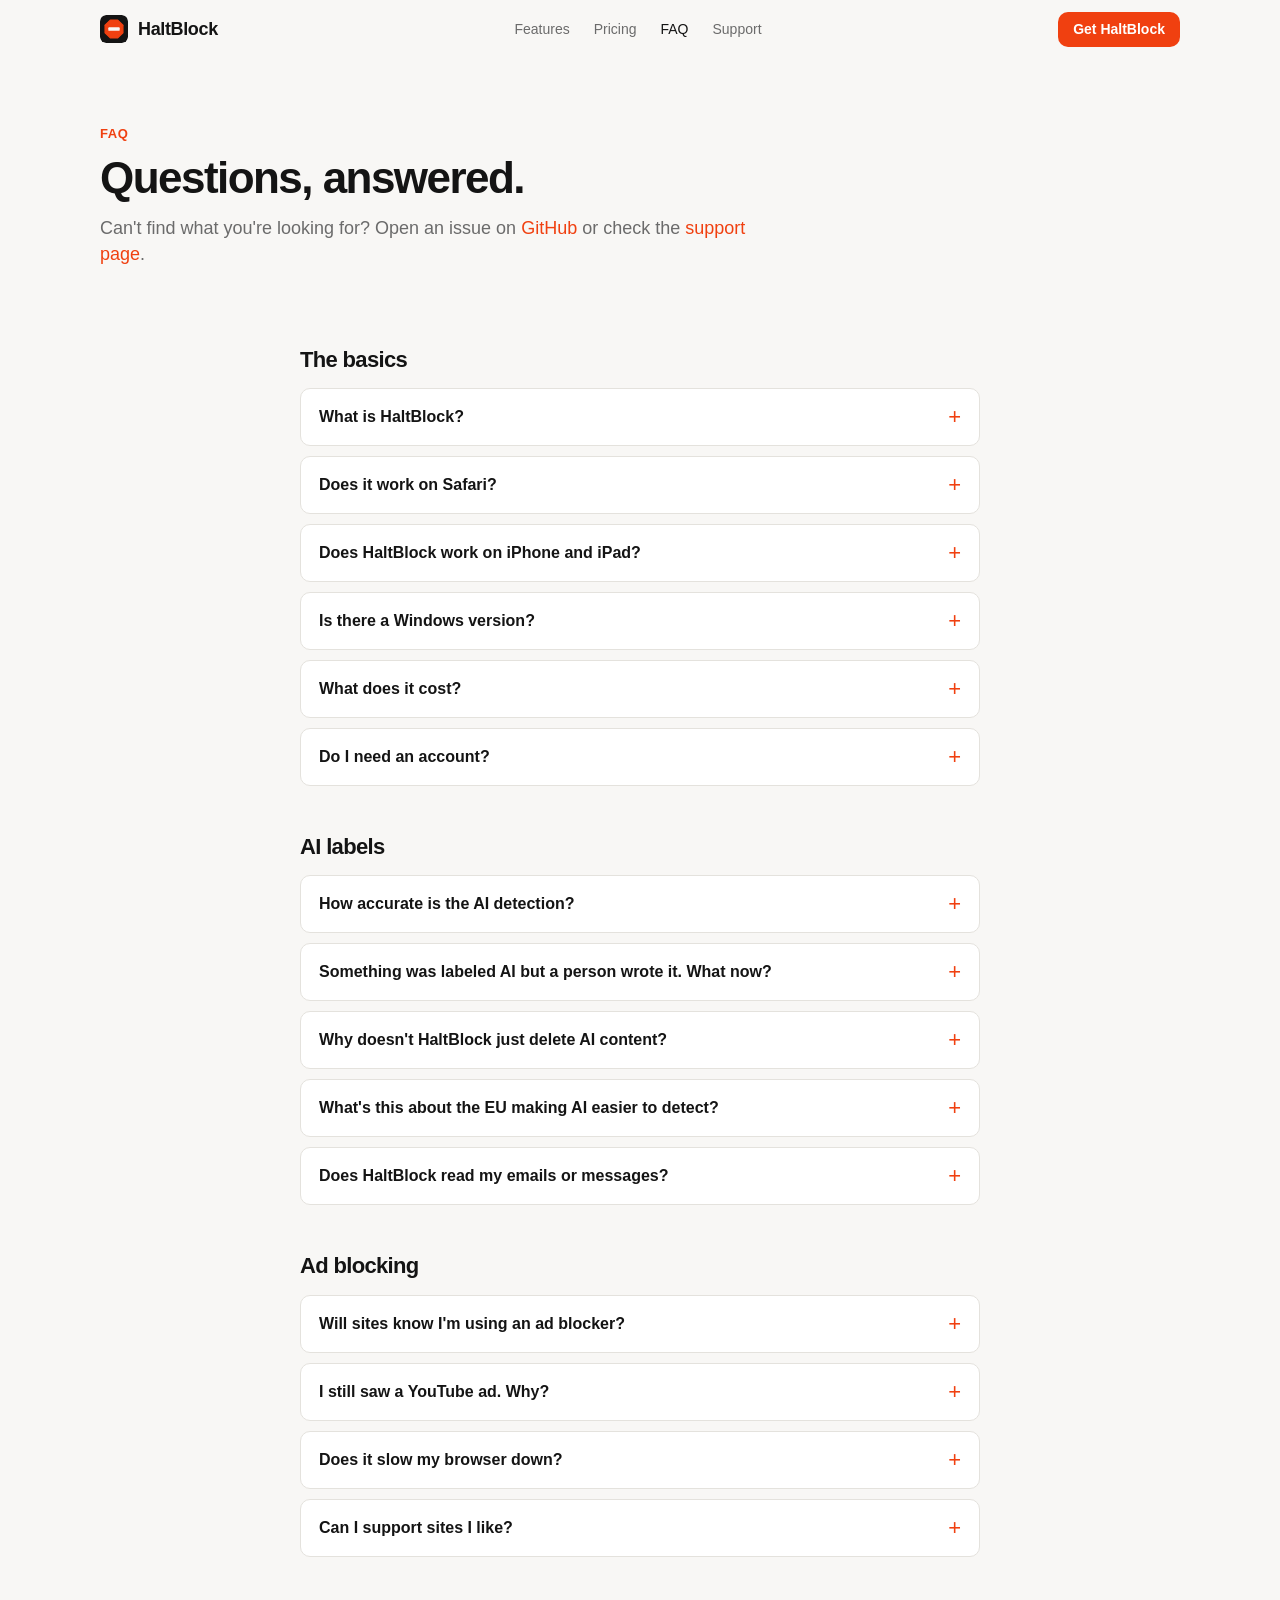
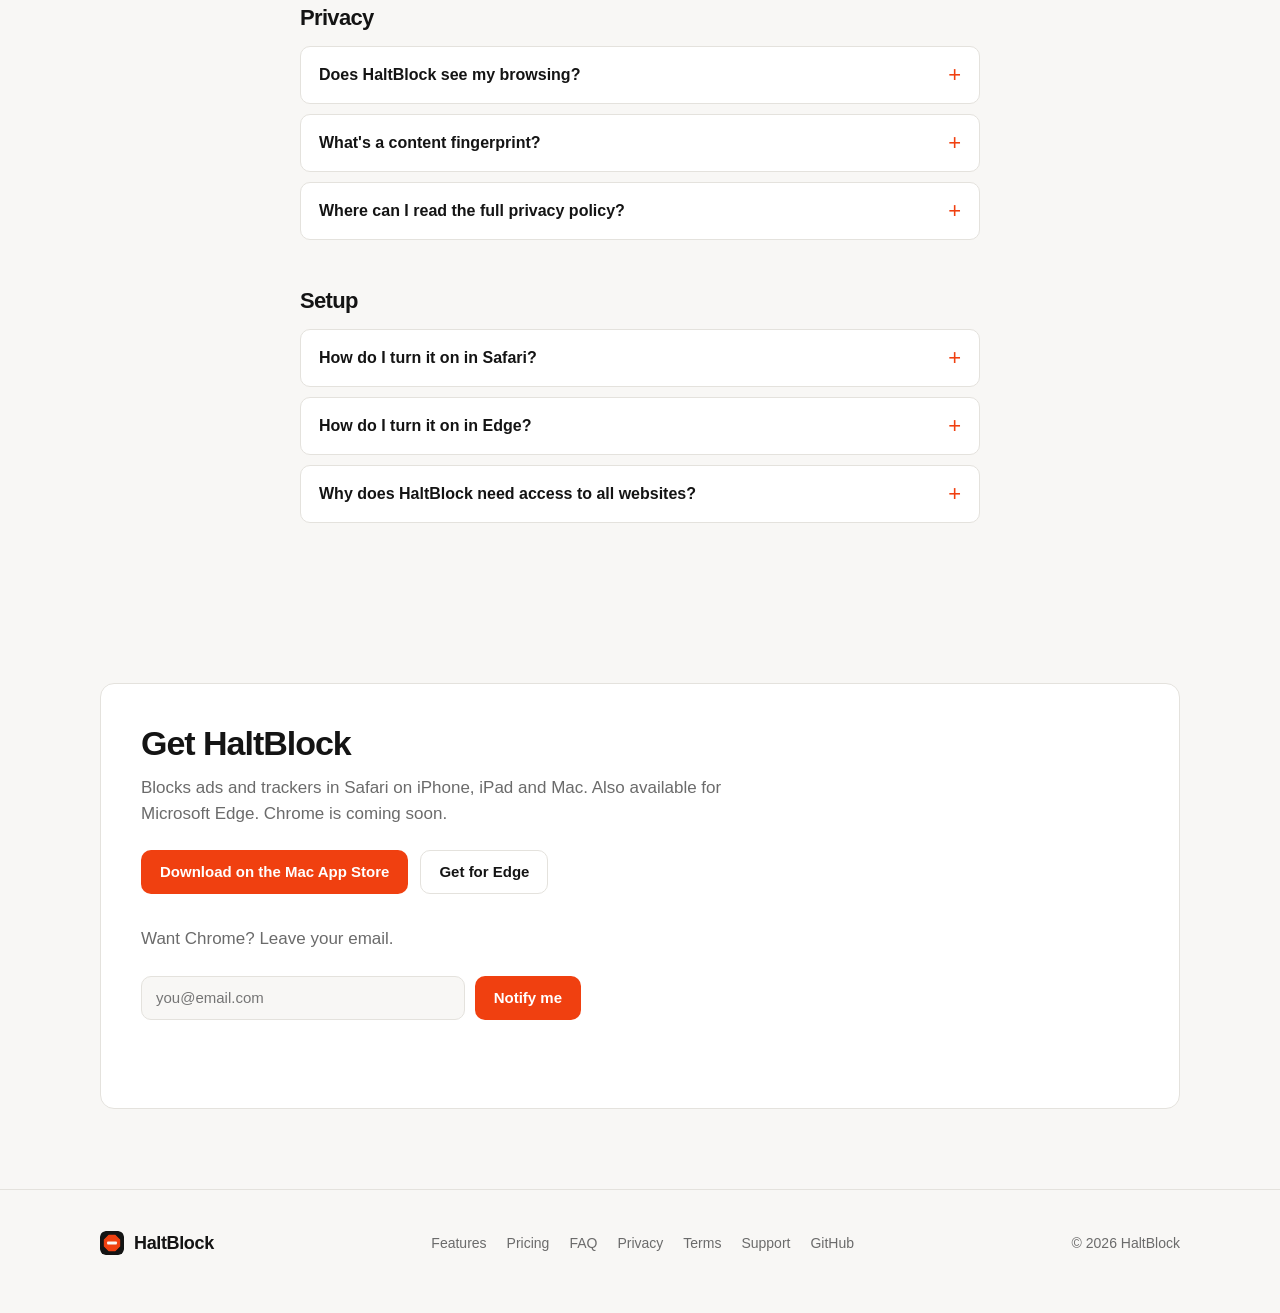
==== commit 5aaffce3: "Redesign the site to match HaltBlock’s hand-designed app identity. Replace the dark glassmorphism te" ====
--- a/faq/index.html
+++ b/faq/index.html
@@ -4,19 +4,20 @@
     <meta charset="utf-8">
     <meta name="viewport" content="width=device-width, initial-scale=1">
     <title>FAQ — HaltBlock</title>
-    <meta name="description" content="Answers about HaltBlock's AI labels, ad blocking, privacy, pricing and setup. Live for Safari on Mac and Microsoft Edge. Safari on iPhone and iPad, and Chrome, coming soon.">
+    <meta name="description" content="Answers about HaltBlock's AI labels, ad blocking, privacy, pricing and setup for Safari on iPhone, iPad and Mac, and for Microsoft Edge.">
     <meta property="og:title" content="FAQ — HaltBlock">
-    <meta property="og:description" content="Answers about HaltBlock's AI labels, ad blocking, privacy, pricing and setup. Live for Safari on Mac and Microsoft Edge. Safari on iPhone and iPad, and Chrome, coming soon.">
+    <meta property="og:description" content="Answers about HaltBlock's AI labels, ad blocking, privacy, pricing and setup for Safari on iPhone, iPad and Mac, and for Microsoft Edge.">
     <meta property="og:type" content="website">
-    <meta name="theme-color" content="#08080B">
+    <meta name="theme-color" media="(prefers-color-scheme: light)" content="#F8F7F5">
+    <meta name="theme-color" media="(prefers-color-scheme: dark)" content="#0E0E0E">
     <link rel="icon" href="../assets/logo.svg" type="image/svg+xml">
-    <link rel="stylesheet" href="../assets/style.css?v=7">
-    <script src="../assets/main.js?v=7" defer></script>
+    <link rel="stylesheet" href="../assets/style.css?v=9">
+    <script src="../assets/main.js?v=9" defer></script>
 </head>
 <body>
     <nav class="nav">
         <div class="container nav-inner">
-            <a href="../" class="brand"><img src="../assets/logo.svg" alt="" width="30" height="30"><span>HaltBlock</span></a>
+            <a href="../" class="brand"><img src="../assets/logo.svg" alt="" width="28" height="28"><span>HaltBlock</span></a>
             <div class="nav-links">
                 <a href="../features/">Features</a>
                 <a href="../pricing/">Pricing</a>
@@ -31,7 +32,7 @@
         <div class="container">
             <span class="kicker">FAQ</span>
             <h1>Questions, answered.</h1>
-            <p class="lead">Can't find what you're looking for? Open an issue on <a href="https://github.com/ErdTheTurd/blok/issues" style="color: var(--amber)">GitHub</a> or check the <a href="../support/" style="color: var(--amber)">support page</a>.</p>
+            <p class="lead">Can't find what you're looking for? Open an issue on <a href="https://github.com/ErdTheTurd/blok/issues" style="color: var(--brand)">GitHub</a> or check the <a href="../support/" style="color: var(--brand)">support page</a>.</p>
         </div>
     </header>
 
@@ -42,23 +43,23 @@
                 <div class="faq">
                     <details>
                         <summary>What is HaltBlock?</summary>
-                        <p>HaltBlock is a browser extension that blocks ads, trackers and YouTube ads, and labels writing, images and videos that were probably made by AI. It's live for Safari on Mac and Microsoft Edge. Safari on iPhone and iPad, and Chrome, are coming soon.</p>
+                        <p>HaltBlock is a browser extension that blocks ads and trackers in Safari, cleans up YouTube, and labels AI-generated text, images and YouTube videos. It works on Safari for iPhone, iPad and Mac, and on Microsoft Edge. Chrome is coming soon.</p>
                     </details>
                     <details>
                         <summary>Does it work on Safari?</summary>
-                        <p>On Mac, yes. Download HaltBlock from the <a href="https://apps.apple.com/us/app/haltblock-ai-ad-blocker/id6819837838?mt=12" style="color: var(--amber)">Mac App Store</a>, then turn it on in Safari › Settings › Extensions. Safari on iPhone and iPad is coming soon. Pro on Mac is bought through the App Store.</p>
+                        <p>Yes. On Mac, download HaltBlock from the <a href="https://apps.apple.com/us/app/haltblock-ai-ad-blocker/id6819837838?mt=12">Mac App Store</a>, then turn it on in Safari › Settings › Extensions. On iPhone and iPad, install from the App Store and enable it in Settings › Apps › Safari › Extensions. Pro is bought through the App Store.</p>
                     </details>
                     <details>
                         <summary>Does HaltBlock work on iPhone and iPad?</summary>
-                        <p>Safari on iPhone and iPad is coming soon. Leave your email below and we'll let you know when it's ready. On Mac, HaltBlock is available now from the Mac App Store, and Pro is bought through the App Store.</p>
+                        <p>Yes. Install HaltBlock from the App Store, then enable the extension in Settings › Apps › Safari › Extensions › HaltBlock. The app walks you through the steps. Pro is bought through the App Store.</p>
                     </details>
                     <details>
                         <summary>Is there a Windows version?</summary>
-                        <p>Yes. HaltBlock is live for Microsoft Edge now, with the same ad blocking and AI labels. Chrome is coming soon, including Chrome on Mac, Linux and ChromeOS. Buy Pro on this site and you'll get a license key by email that works in up to 5 browsers. Safari on Mac is also live, and Pro on Mac is bought through the App Store.</p>
+                        <p>Yes. HaltBlock is live for Microsoft Edge, with the same ad blocking and AI labels. Chrome is coming soon. Buy Pro on this site and you'll get a license key by email that works in up to 5 browsers. Safari Pro is bought through the App Store.</p>
                     </details>
                     <details>
                         <summary>What does it cost?</summary>
-                        <p>Ad blocking is free with no time limit. Pro, which adds the AI labels, sponsor skipping and custom rules, is $1.99 a month or $11.99 a year, with a free trial: 14 days on yearly, 7 on monthly. See <a href="../pricing/" style="color: var(--amber)">pricing</a> for details.</p>
+                        <p>Ad blocking is free with no time limit. Pro, which adds the AI labels, sponsor skipping and custom rules, is $1.99 a month or $11.99 a year, with a free trial: 14 days on yearly, 7 on monthly. See <a href="../pricing/" style="color: var(--brand)">pricing</a> for details.</p>
                     </details>
                     <details>
                         <summary>Do I need an account?</summary>
@@ -128,7 +129,7 @@
                     </details>
                     <details>
                         <summary>Where can I read the full privacy policy?</summary>
-                        <p>Here: <a href="../privacy/" style="color: var(--amber)">privacy policy</a>. It lists exactly what's sent and the services HaltBlock uses.</p>
+                        <p>Here: <a href="../privacy/" style="color: var(--brand)">privacy policy</a>. It lists exactly what's sent and the services HaltBlock uses.</p>
                     </details>
                 </div>
             </div>
@@ -138,7 +139,7 @@
                 <div class="faq">
                     <details>
                         <summary>How do I turn it on in Safari?</summary>
-                        <p>On Mac: download HaltBlock from the <a href="https://apps.apple.com/us/app/haltblock-ai-ad-blocker/id6819837838?mt=12" style="color: var(--amber)">Mac App Store</a>, open Safari › Settings › Extensions, check HaltBlock, and allow it on all websites. If HaltBlock isn't listed, open the HaltBlock app once, then check again. Safari on iPhone and iPad is coming soon.</p>
+                        <p>On Mac: download HaltBlock from the <a href="https://apps.apple.com/us/app/haltblock-ai-ad-blocker/id6819837838?mt=12" style="color: var(--brand)">Mac App Store</a>, open Safari › Settings › Extensions, check HaltBlock, and allow it on all websites. If HaltBlock isn't listed, open the HaltBlock app once, then check again. On iPhone and iPad: Settings › Apps › Safari › Extensions › HaltBlock.</p>
                     </details>
                     <details>
                         <summary>How do I turn it on in Edge?</summary>
@@ -155,15 +156,14 @@
 
     <section id="download" class="section cta">
         <div class="container">
-            <div class="cta-card">
-                <img src="../assets/logo.svg" alt="" width="72" height="72">
-                <h2>Take the web back.</h2>
-                <p>HaltBlock is live for Safari on Mac and Microsoft Edge. Safari on iPhone and iPad, and Chrome, are coming soon.</p>
+            <div class="cta-block">
+                <h2>Get HaltBlock</h2>
+                <p>Blocks ads and trackers in Safari on iPhone, iPad and Mac. Also available for Microsoft Edge. Chrome is coming soon.</p>
                 <div class="download-actions">
-                    <a class="button" href="https://apps.apple.com/us/app/haltblock-ai-ad-blocker/id6819837838?mt=12" rel="noopener"><svg width="16" height="16" viewBox="0 0 24 24" fill="currentColor" aria-hidden="true"><path d="M12.152 6.896c-.948 0-2.415-1.078-3.96-1.04-2.04.027-3.91 1.183-4.961 3.014-2.117 3.675-.546 9.103 1.519 12.09 1.013 1.454 2.208 3.09 3.792 3.039 1.52-.065 2.09-.987 3.935-.987 1.831 0 2.35.987 3.96.948 1.637-.026 2.676-1.48 3.676-2.948 1.156-1.688 1.636-3.325 1.662-3.415-.039-.013-3.182-1.221-3.22-4.857-.026-3.04 2.48-4.494 2.597-4.559-1.429-2.09-3.623-2.324-4.39-2.376-2-.156-3.675 1.09-4.61 1.09zM15.53 3.83c.843-1.012 1.4-2.427 1.245-3.83-1.207.052-2.662.805-3.532 1.818-.78.896-1.454 2.338-1.273 3.714 1.338.104 2.715-.688 3.559-1.701"/></svg>Download on the Mac App Store</a>
-                    <a class="button" href="https://microsoftedge.microsoft.com/addons/detail/nmaakingkhcmhkjenjofkkhcdcbfdnhn" rel="noopener"><svg width="16" height="16" viewBox="0 0 24 24" fill="currentColor" aria-hidden="true"><path d="M21.86 10.46A9.78 9.78 0 0 0 12.05 2C6.33 2.05 1.7 6.7 1.74 12.42c0 2.82 1.2 5.36 3.13 7.15.36-4.17 3.87-7.4 8.13-7.4.07 0 .15.01.22.01A6.09 6.09 0 0 0 9.5 7.05a6.07 6.07 0 0 1 9.6 5.7c.96.1 1.88.37 2.76.78ZM12 21.5a9.5 9.5 0 0 0 9.45-8.67 5.48 5.48 0 0 1-3.71 1.44 5.47 5.47 0 0 1-5.47-5.47c0-.18.01-.36.03-.53C8.83 8.62 6.5 11.2 6.5 14.4c0 .9.18 1.75.5 2.53A9.48 9.48 0 0 0 12 21.5Z"/></svg>Get for Edge</a>
+                    <a class="button" href="https://apps.apple.com/us/app/haltblock-ai-ad-blocker/id6819837838?mt=12" rel="noopener">Download on the Mac App Store</a>
+                    <a class="button button-ghost" href="https://microsoftedge.microsoft.com/addons/detail/nmaakingkhcmhkjenjofkkhcdcbfdnhn" rel="noopener">Get for Edge</a>
                 </div>
-                <p class="notify-label">Want iPhone, iPad or Chrome? Leave your email.</p>
+                <p class="notify-label">Want Chrome? Leave your email.</p>
                 <form class="notify" id="notify">
                     <input type="email" placeholder="you@email.com" required aria-label="Email address">
                     <button class="button" type="submit">Notify me</button>
@@ -181,6 +181,7 @@
                 <a href="../pricing/">Pricing</a>
                 <a href="../faq/">FAQ</a>
                 <a href="../privacy/">Privacy</a>
+                <a href="../terms/">Terms</a>
                 <a href="../support/">Support</a>
                 <a href="https://github.com/ErdTheTurd/blok">GitHub</a>
             </div>
--- a/assets/style.css
+++ b/assets/style.css
@@ -1,34 +1,62 @@
 :root {
-    --bg: #08080b;
-    --bg-alt: #0d0d12;
-    --surface: rgba(255, 255, 255, 0.04);
-    --surface-strong: rgba(255, 255, 255, 0.07);
-    --border: rgba(255, 255, 255, 0.09);
-    --text: #f4f4f6;
-    --muted: #9a9aa6;
-    --amber: #ffc53d;
-    --orange: #ff8a3d;
-    --red: #ff5c5c;
-    --radius: 18px;
-    --font: -apple-system, BlinkMacSystemFont, "SF Pro Display", "Inter", "Segoe UI", Roboto, sans-serif;
-}
-
-* {
+    --brand: #f04010;
+    --brand-hover: #d9380e;
+    --paper: #f8f7f5;
+    --paper-2: #f0efec;
+    --ink: #141414;
+    --ink-soft: #2c2c2c;
+    --muted: #6b6b6b;
+    --line: #e4e2dd;
+    --surface: #ffffff;
+    --ok: #1a7f37;
+    --ok-bg: #e8f5ec;
+    --warn: #9a6700;
+    --warn-bg: #fff4d6;
+    --radius-sm: 6px;
+    --radius: 10px;
+    --radius-lg: 14px;
+    --font: -apple-system, BlinkMacSystemFont, "SF Pro Text", "SF Pro Display", "Helvetica Neue", Helvetica, Arial, sans-serif;
+    --mono: ui-monospace, "SF Mono", Menlo, Consolas, monospace;
+    --space: 8px;
+    --max: 1080px;
+    --narrow: 680px;
+}
+
+@media (prefers-color-scheme: dark) {
+    :root {
+        --paper: #0e0e0e;
+        --paper-2: #161616;
+        --ink: #f8f7f5;
+        --ink-soft: #d4d3d0;
+        --muted: #9a9a9a;
+        --line: #2c2c2c;
+        --surface: #1a1a1a;
+        --ok: #3dd68c;
+        --ok-bg: #13261a;
+        --warn: #e8b84a;
+        --warn-bg: #2a220e;
+        --brand-hover: #ff5524;
+    }
+}
+
+*,
+*::before,
+*::after {
     box-sizing: border-box;
 }
 
 html {
     scroll-behavior: smooth;
-    scroll-padding-top: 80px;
+    scroll-padding-top: 72px;
 }
 
 body {
     margin: 0;
-    background: var(--bg);
-    color: var(--text);
-    font: 16px/1.6 var(--font);
+    background: var(--paper);
+    color: var(--ink);
+    font: 16px/1.5 var(--font);
     -webkit-font-smoothing: antialiased;
-    overflow-x: hidden;
+    text-rendering: optimizeLegibility;
 }
 
 a {
@@ -36,41 +64,53 @@
     text-decoration: none;
 }
 
+a:hover {
+    color: var(--brand);
+}
+
 img {
     display: block;
+    max-width: 100%;
+    height: auto;
+}
+
+:focus-visible {
+    outline: 2px solid var(--brand);
+    outline-offset: 3px;
 }
 
 .container {
-    width: min(1160px, 100% - 48px);
+    width: min(var(--max), 100% - 40px);
     margin: 0 auto;
 }
 
 .narrow {
-    width: min(780px, 100% - 48px);
-}
-
-/* Navigation */
+    width: min(var(--narrow), 100% - 40px);
+    margin-left: auto;
+    margin-right: auto;
+}
+
+/* Nav */
 
 .nav {
     position: sticky;
     top: 0;
     z-index: 50;
-    background: rgba(8, 8, 11, 0.7);
-    -webkit-backdrop-filter: saturate(180%) blur(18px);
-    backdrop-filter: saturate(180%) blur(18px);
+    background: var(--paper);
     border-bottom: 1px solid transparent;
-    transition: border-color 0.3s;
 }
 
 .nav.scrolled {
-    border-bottom-color: var(--border);
+    border-bottom-color: var(--line);
 }
 
 .nav-inner {
     display: flex;
     align-items: center;
     justify-content: space-between;
-    height: 64px;
+    gap: calc(var(--space) * 2);
+    min-height: 56px;
+    padding: calc(var(--space) * 1.5) 0;
 }
 
 .brand {
@@ -78,19 +118,29 @@
     align-items: center;
     gap: 10px;
     font-weight: 700;
-    font-size: 19px;
+    font-size: 18px;
     letter-spacing: -0.02em;
+    color: var(--ink);
+}
+
+.brand:hover {
+    color: var(--ink);
+}
+
+.brand img {
+    border-radius: var(--radius-sm);
 }
 
 .nav-links {
     display: flex;
-    gap: 32px;
+    gap: calc(var(--space) * 3);
     font-size: 14px;
     color: var(--muted);
 }
 
-.nav-links a:hover {
-    color: var(--text);
+.nav-links a:hover,
+.nav-links a[aria-current="page"] {
+    color: var(--ink);
 }
 
 /* Buttons */
@@ -99,54 +149,70 @@
     display: inline-flex;
     align-items: center;
     justify-content: center;
-    gap: 8px;
-    padding: 13px 22px;
-    border: 0;
-    border-radius: 999px;
-    background: var(--orange);
-    color: #120a02;
-    font: 600 15px var(--font);
+    gap: var(--space);
+    padding: 12px 18px;
+    border: 1px solid transparent;
+    border-radius: var(--radius);
+    background: var(--brand);
+    color: #fff;
+    font: 600 15px/1.2 var(--font);
     cursor: pointer;
-    transition: background-color 0.15s;
+    transition: background-color 0.15s ease;
 }
 
 .button:hover {
-    background: #ff9d5c;
+    background: var(--brand-hover);
+    color: #fff;
+}
+
+.button:disabled {
+    opacity: 0.6;
+    cursor: not-allowed;
 }
 
 .button-small {
-    padding: 8px 16px;
+    padding: 8px 14px;
     font-size: 14px;
 }
 
 .button-ghost {
-    background: var(--surface-strong);
-    color: var(--text);
-    box-shadow: inset 0 0 0 1px var(--border);
+    background: transparent;
+    color: var(--ink);
+    border-color: var(--line);
 }
 
 .button-ghost:hover {
-    background: rgba(255, 255, 255, 0.11);
-    box-shadow: inset 0 0 0 1px rgba(255, 255, 255, 0.16);
+    background: var(--paper-2);
+    color: var(--ink);
+    border-color: var(--ink-soft);
+}
+
+.button-ink {
+    background: var(--ink);
+    color: var(--paper);
+}
+
+.button-ink:hover {
+    background: var(--ink-soft);
+    color: var(--paper);
 }
 
 .button-block {
     width: 100%;
     white-space: normal;
-    line-height: 1.3;
     text-align: center;
 }
 
 /* Hero */
 
 .hero {
-    padding: 72px 0 96px;
+    padding: calc(var(--space) * 8) 0 calc(var(--space) * 10);
 }
 
 .hero-grid {
     display: grid;
-    grid-template-columns: minmax(0, 1fr) minmax(0, 1.05fr);
-    gap: 64px;
+    grid-template-columns: minmax(0, 1.05fr) minmax(0, 0.85fr);
+    gap: calc(var(--space) * 8);
     align-items: center;
 }
 
@@ -154,50 +220,40 @@
     min-width: 0;
 }
 
-.eyebrow {
-    display: inline-flex;
-    align-items: center;
-    flex-wrap: wrap;
-    gap: 8px;
-    max-width: 100%;
-    padding: 6px 14px;
-    border-radius: 999px;
-    background: var(--surface);
-    border: 1px solid var(--border);
-    color: var(--muted);
-    font-size: 13px;
-    line-height: 1.4;
-}
-
-.eyebrow .dot {
-    width: 7px;
-    height: 7px;
-    border-radius: 50%;
-    background: #4ade80;
-    flex: none;
-}
-
-.eyebrow-text {
-    min-width: 0;
+.hero-brand {
+    display: flex;
+    align-items: center;
+    gap: 14px;
+    margin: 0 0 calc(var(--space) * 3);
+}
+
+.hero-brand img {
+    width: 56px;
+    height: 56px;
+    border-radius: var(--radius);
+}
+
+.hero-brand span {
+    font-size: clamp(36px, 5vw, 48px);
+    font-weight: 800;
+    letter-spacing: -0.04em;
+    line-height: 1;
 }
 
 h1 {
-    margin: 22px 0 18px;
-    font-size: clamp(42px, 5.6vw, 68px);
-    line-height: 1.02;
-    letter-spacing: -0.045em;
-    font-weight: 800;
-}
-
-.accent-text {
-    color: var(--orange);
+    margin: 0 0 calc(var(--space) * 2);
+    font-size: clamp(32px, 4.5vw, 44px);
+    line-height: 1.12;
+    letter-spacing: -0.035em;
+    font-weight: 700;
 }
 
 .lead {
-    max-width: 520px;
-    margin: 0 0 30px;
-    color: var(--muted);
-    font-size: 19px;
+    margin: 0 0 calc(var(--space) * 4);
+    max-width: 36em;
+    color: var(--muted);
+    font-size: 18px;
+    line-height: 1.45;
 }
 
 .hero-actions {
@@ -206,593 +262,308 @@
     gap: 12px;
 }
 
-.hero-points {
-    display: flex;
-    flex-wrap: wrap;
-    gap: 8px 22px;
-    margin: 28px 0 0;
-    padding: 0;
-    list-style: none;
+.hero-note {
+    margin: calc(var(--space) * 2) 0 0;
     color: var(--muted);
     font-size: 14px;
 }
 
-.hero-points li::before {
-    content: "✓";
-    margin-right: 7px;
-    color: var(--amber);
+/* Screenshot frame */
+
+.shot {
+    margin: 0;
+    border: 1px solid var(--line);
+    border-radius: var(--radius-lg);
+    overflow: hidden;
+    background: var(--surface);
+}
+
+.shot img {
+    width: 100%;
+    height: auto;
+}
+
+.shot-wide {
+    max-width: 320px;
+    margin-inline: auto;
+}
+
+.shot-pair {
+    display: grid;
+    grid-template-columns: repeat(2, minmax(0, 280px));
+    justify-content: center;
+    gap: calc(var(--space) * 3);
+}
+
+/* Sections */
+
+.section {
+    padding: calc(var(--space) * 10) 0;
+}
+
+.section-alt {
+    background: var(--paper-2);
+    border-block: 1px solid var(--line);
+}
+
+.section-head {
+    max-width: 36em;
+    margin: 0 0 calc(var(--space) * 5);
+}
+
+.section-head.center {
+    margin-left: auto;
+    margin-right: auto;
+    text-align: center;
+}
+
+.kicker {
+    display: block;
+    margin-bottom: var(--space);
+    color: var(--brand);
+    font-size: 13px;
+    font-weight: 600;
+    letter-spacing: 0.04em;
+    text-transform: uppercase;
+}
+
+h2 {
+    margin: 0 0 12px;
+    font-size: clamp(26px, 3.4vw, 34px);
+    line-height: 1.15;
+    letter-spacing: -0.03em;
     font-weight: 700;
 }
 
-/* Browser mockup */
-
-.hero-visual {
-    position: relative;
-}
-
-.browser {
-    border-radius: 16px;
-    background: #121218;
-    border: 1px solid var(--border);
-    box-shadow: 0 40px 100px -30px rgba(0, 0, 0, 0.9), 0 0 0 1px rgba(255, 255, 255, 0.02);
-    overflow: hidden;
-    transform: perspective(1600px) rotateY(-6deg) rotateX(2deg);
-    transition: transform 0.6s;
-}
-
-.hero-visual:hover .browser {
-    transform: perspective(1600px) rotateY(-2deg) rotateX(1deg);
-}
-
-.browser-bar {
-    display: flex;
-    align-items: center;
-    gap: 12px;
-    padding: 11px 14px;
-    background: #18181f;
-    border-bottom: 1px solid var(--border);
-}
-
-.lights {
-    display: flex;
-    gap: 6px;
-}
-
-.lights i {
-    width: 11px;
-    height: 11px;
-    border-radius: 50%;
-    background: #ff5f57;
-}
-
-.lights i:nth-child(2) { background: #febc2e; }
-.lights i:nth-child(3) { background: #28c840; }
-
-.address {
-    flex: 1;
-    display: flex;
-    align-items: center;
-    justify-content: center;
-    gap: 6px;
-    padding: 5px 10px;
-    border-radius: 7px;
-    background: rgba(255, 255, 255, 0.06);
-    color: var(--muted);
-    font-size: 12px;
-}
-
-.ext-icon {
-    position: relative;
-}
-
-.ext-icon b {
-    position: absolute;
-    top: -7px;
-    right: -10px;
-    min-width: 17px;
-    padding: 0 4px;
-    border-radius: 999px;
-    background: var(--red);
-    color: #fff;
-    font-size: 9px;
-    line-height: 15px;
-    text-align: center;
-}
-
-.browser-body {
-    display: flex;
-    flex-direction: column;
-    gap: 14px;
-    padding: 18px;
-    background: linear-gradient(#111117, #0e0e13);
-}
-
-.ad-slot {
-    display: flex;
-    align-items: center;
-    justify-content: center;
-    height: 38px;
-    border: 1px dashed rgba(255, 255, 255, 0.12);
-    border-radius: 10px;
-    color: #5e5e6a;
-    font-size: 11px;
-    letter-spacing: 0.08em;
-    text-transform: uppercase;
-    background: repeating-linear-gradient(-45deg, transparent 0 8px, rgba(255, 255, 255, 0.015) 8px 16px);
-}
-
-.mock-post {
-    padding: 14px;
-    border-radius: 12px;
-    background: var(--surface);
-    border: 1px solid var(--border);
-}
-
-.mock-post p {
-    margin: 8px 0 0;
-    color: #c9c9d2;
-    font-size: 13px;
-    line-height: 1.5;
-}
-
-.mock-author {
-    display: flex;
-    align-items: center;
-    gap: 9px;
-    font-size: 12px;
-}
-
-.mock-author small {
-    display: block;
-    color: var(--muted);
-    font-size: 11px;
-}
-
-.avatar {
-    width: 26px;
-    height: 26px;
-    border-radius: 50%;
-    background: linear-gradient(135deg, #6a8dff, #a66bff);
-}
-
-.avatar-2 {
-    background: linear-gradient(135deg, #34d399, #3b82f6);
-}
-
-.mock-row {
+.section-head p,
+.prose-muted {
+    margin: 0;
+    color: var(--muted);
+    font-size: 17px;
+}
+
+.feature-list {
     display: grid;
-    grid-template-columns: 1fr 1fr;
-    gap: 12px;
-}
-
-.mock-image, .mock-video {
-    position: relative;
-    margin: 0;
-}
-
-.art {
-    height: 116px;
-    border-radius: 12px;
-}
-
-.art-1 {
-    background:
-        radial-gradient(circle at 30% 35%, #ffe08a 0 12%, transparent 13%),
-        radial-gradient(120% 80% at 50% 120%, #ff6b9a, transparent 60%),
-        linear-gradient(160deg, #6a8dff, #c86bff 60%, #ff9a6b);
-    filter: blur(5px) saturate(0.7);
-    transform: scale(0.98);
-}
-
-.art-2 {
-    position: relative;
-    display: flex;
-    align-items: center;
-    justify-content: center;
-    background:
-        radial-gradient(80% 60% at 50% 100%, #1fb6ff, transparent 70%),
-        linear-gradient(180deg, #0f2a4a, #0a6a8a 60%, #c7a96b);
-}
-
-.play {
-    width: 34px;
-    height: 34px;
-    border-radius: 50%;
-    background: rgba(0, 0, 0, 0.55);
-    position: relative;
-}
-
-.play::after {
-    content: "";
-    position: absolute;
-    left: 13px;
-    top: 10px;
-    border-left: 11px solid #fff;
-    border-top: 7px solid transparent;
-    border-bottom: 7px solid transparent;
-}
-
-.mock-video figcaption {
-    margin-top: 6px;
-    color: #c9c9d2;
-    font-size: 12px;
-}
-
-/* The HaltBlock badge, matching the extension's real label */
-
-.blok-badge {
-    display: inline-flex;
-    align-items: center;
-    gap: 5px;
-    margin-bottom: 10px;
-    padding: 4px 5px 4px 9px;
-    border-radius: 999px;
-    background: rgba(17, 17, 17, 0.9);
-    border: 1px solid rgba(255, 255, 255, 0.1);
-    color: #fff;
-    font-size: 11px;
-    font-weight: 600;
-    white-space: nowrap;
-    box-shadow: 0 4px 14px rgba(0, 0, 0, 0.4);
-}
-
-.blok-badge.overlay {
-    position: absolute;
-    top: 7px;
-    left: 7px;
-    z-index: 2;
-    margin: 0;
-    -webkit-backdrop-filter: blur(8px);
-    backdrop-filter: blur(8px);
-}
-
-.blok-badge .pip {
-    width: 7px;
-    height: 7px;
-    border-radius: 50%;
-    background: var(--red);
-    margin-right: 2px;
-}
-
-.blok-badge.amber .pip {
-    background: #faad14;
-}
-
-.blok-badge button {
-    padding: 2px 7px;
-    border: 0;
-    border-radius: 999px;
-    background: rgba(255, 255, 255, 0.14);
-    color: #fff;
-    font: inherit;
-    font-size: 10.5px;
-    cursor: pointer;
-    transition: background 0.15s;
-}
-
-.blok-badge button:hover {
-    background: rgba(255, 255, 255, 0.28);
-}
-
-.blok-badge button.active {
-    background: #fff;
-    color: #111;
-}
-
-.blok-badge.large {
-    font-size: 13px;
-    padding: 6px 6px 6px 12px;
-    gap: 7px;
-}
-
-.blok-badge.large button {
-    font-size: 12.5px;
-    padding: 3px 10px;
-}
-
-.float-card {
-    position: absolute;
-    left: -36px;
-    bottom: -30px;
-    display: flex;
-    align-items: center;
-    gap: 12px;
-    padding: 14px 18px;
-    border-radius: 16px;
-    background: rgba(24, 24, 31, 0.85);
-    border: 1px solid var(--border);
-    -webkit-backdrop-filter: blur(16px);
-    backdrop-filter: blur(16px);
-    box-shadow: 0 20px 50px -15px rgba(0, 0, 0, 0.8);
-    animation: float 6s ease-in-out infinite;
-}
-
-.stat-num {
-    font-size: 30px;
-    font-weight: 800;
-    letter-spacing: -0.03em;
-    color: var(--orange);
-}
-
-.stat-label {
-    max-width: 130px;
-    color: var(--muted);
-    font-size: 12px;
-    line-height: 1.35;
-}
-
-@keyframes float {
-    50% { transform: translateY(-8px); }
-}
-
-/* Strip */
-
-.strip {
-    border-block: 1px solid var(--border);
-    background: var(--bg-alt);
-}
-
-.strip-inner {
-    display: flex;
-    align-items: center;
-    justify-content: space-between;
-    gap: 24px;
-    padding: 22px 0;
-    color: var(--muted);
-    font-size: 14px;
-}
-
-.strip ul {
-    display: flex;
-    flex-wrap: wrap;
-    gap: 10px 30px;
+    gap: calc(var(--space) * 4);
     margin: 0;
     padding: 0;
     list-style: none;
-    color: #d6d6de;
-    font-weight: 600;
-    letter-spacing: -0.01em;
-}
-
-/* Sections */
-
-.section {
-    padding: 112px 0;
-}
-
-.section-alt {
-    background: var(--bg-alt);
-    border-block: 1px solid var(--border);
-}
-
-.section-head {
-    max-width: 680px;
-    margin: 0 auto 56px;
-    text-align: center;
-}
-
-.kicker {
-    color: var(--amber);
-    font-size: 13px;
+}
+
+.feature-list li {
+    display: grid;
+    grid-template-columns: 28px 1fr;
+    gap: 14px;
+    align-items: start;
+    padding-bottom: calc(var(--space) * 4);
+    border-bottom: 1px solid var(--line);
+}
+
+.feature-list li:last-child {
+    padding-bottom: 0;
+    border-bottom: 0;
+}
+
+.feature-list .mark {
+    display: flex;
+    align-items: center;
+    justify-content: center;
+    width: 28px;
+    height: 28px;
+    border-radius: var(--radius-sm);
+    background: var(--brand);
+    color: #fff;
+    font-size: 14px;
     font-weight: 700;
-    letter-spacing: 0.12em;
-    text-transform: uppercase;
-}
-
-h2 {
-    margin: 12px 0 14px;
-    font-size: clamp(32px, 4vw, 48px);
-    line-height: 1.08;
-    letter-spacing: -0.035em;
-    font-weight: 800;
-}
-
-.section-head p {
+    line-height: 1;
+}
+
+.feature-list h3 {
+    margin: 2px 0 6px;
+    font-size: 18px;
+    letter-spacing: -0.02em;
+}
+
+.feature-list p {
     margin: 0;
     color: var(--muted);
+    font-size: 15px;
+}
+
+.split {
+    display: grid;
+    grid-template-columns: minmax(0, 1fr) minmax(0, 0.9fr);
+    gap: calc(var(--space) * 6);
+    align-items: center;
+}
+
+.split.flip > :first-child {
+    order: 2;
+}
+
+/* Pricing */
+
+.price-grid {
+    display: grid;
+    grid-template-columns: repeat(2, minmax(0, 1fr));
+    gap: calc(var(--space) * 2);
+}
+
+.price-card {
+    padding: calc(var(--space) * 3);
+    border: 1px solid var(--line);
+    border-radius: var(--radius-lg);
+    background: var(--surface);
+}
+
+.price-card h3 {
+    margin: 0 0 4px;
     font-size: 18px;
 }
 
-/* How it works */
-
-.how-grid {
-    display: grid;
-    grid-template-columns: minmax(0, 1fr) minmax(0, 1fr);
-    gap: 56px;
-    align-items: center;
-}
-
-.signals {
-    display: flex;
-    flex-direction: column;
-    gap: 28px;
-    margin: 0;
+.price-card .amount {
+    margin: 12px 0 4px;
+    font-size: 32px;
+    font-weight: 700;
+    letter-spacing: -0.03em;
+}
+
+.price-card .amount small {
+    margin-left: 4px;
+    color: var(--muted);
+    font-size: 15px;
+    font-weight: 500;
+}
+
+.price-card .hint {
+    margin: 0 0 16px;
+    color: var(--muted);
+    font-size: 14px;
+}
+
+.price-card ul {
+    margin: 0 0 20px;
     padding: 0;
     list-style: none;
-}
-
-.signals li {
-    display: flex;
-    gap: 18px;
-}
-
-.signals li > div {
-    min-width: 0;
-}
-
-.num {
-    flex: none;
-    display: flex;
-    align-items: center;
-    justify-content: center;
-    width: 36px;
-    height: 36px;
-    border-radius: 50%;
-    background: var(--orange);
-    color: #120a02;
-    font-weight: 800;
-}
-
-.signals h4 {
-    margin: 4px 0 6px;
-    font-size: 18px;
-    letter-spacing: -0.015em;
-}
-
-.signals p {
-    margin: 0;
-    color: var(--muted);
-}
-
-.label-demo {
-    min-width: 0;
-    max-width: 100%;
-    padding: 28px;
-    border-radius: 22px;
-    background: var(--surface);
-    border: 1px solid var(--border);
-}
-
-.demo-caption {
-    margin: 0 0 14px;
-    color: var(--muted);
-    font-size: 13px;
-    font-weight: 600;
-    letter-spacing: 0.08em;
-    text-transform: uppercase;
-}
-
-.demo-card {
-    padding: 20px;
-    border-radius: 14px;
-    background: #f7f7f8;
-    color: #1d1d22;
-}
-
-.demo-text {
-    margin: 0;
-    font: 17px/1.55 Georgia, "Times New Roman", serif;
-    transition: filter 0.3s;
-}
-
-.demo-text.blurred {
-    filter: blur(7px);
-}
-
-.demo-hint {
-    margin: 12px 0 0;
-    color: #707080;
-    font-size: 13px;
-}
-
-.meter {
     display: flex;
     flex-direction: column;
     gap: 10px;
-    margin-top: 22px;
-}
-
-.meter-row {
-    display: grid;
-    grid-template-columns: 110px 1fr;
-    align-items: center;
-    gap: 12px;
-    color: var(--muted);
-    font-size: 13px;
-}
-
-.bar {
+    font-size: 15px;
+}
+
+.price-card li {
+    padding-left: 18px;
+    position: relative;
+}
+
+.price-card li::before {
+    content: "";
+    position: absolute;
+    left: 0;
+    top: 8px;
+    width: 8px;
     height: 8px;
-    border-radius: 999px;
-    background: rgba(255, 255, 255, 0.07);
-    overflow: hidden;
-}
-
-.bar i {
-    display: block;
-    width: 0;
-    height: 100%;
-    border-radius: inherit;
-    background: var(--orange);
-    transition: width 1.4s cubic-bezier(0.2, 0.8, 0.2, 1);
-}
-
-.visible .bar i {
-    width: var(--w);
-}
-
-/* Pricing */
+    border-radius: 2px;
+    background: var(--brand);
+}
+
+.price-card.pro {
+    border-color: var(--brand);
+}
+
+.price-options {
+    display: flex;
+    flex-direction: column;
+    gap: 10px;
+    margin-bottom: 12px;
+}
+
+.price-option {
+    display: flex;
+    flex-direction: column;
+    align-items: flex-start;
+    gap: 2px;
+    width: 100%;
+    padding: 12px 14px;
+    border: 1px solid var(--line);
+    border-radius: var(--radius);
+    background: var(--paper);
+    color: var(--ink);
+    font: 600 15px/1.25 var(--font);
+    text-align: left;
+    cursor: default;
+}
+
+.price-option.primary {
+    background: var(--brand);
+    border-color: var(--brand);
+    color: #fff;
+}
+
+.price-option.ink {
+    background: var(--ink);
+    border-color: var(--ink);
+    color: var(--paper);
+}
+
+.price-option span {
+    font-size: 12px;
+    font-weight: 500;
+    opacity: 0.85;
+}
 
 .billing-toggle {
     display: flex;
     width: fit-content;
-    margin: -24px auto 40px;
+    margin: 0 0 calc(var(--space) * 3);
     padding: 4px;
-    border-radius: 999px;
-    background: var(--surface);
-    border: 1px solid var(--border);
+    border: 1px solid var(--line);
+    border-radius: var(--radius);
+    background: var(--paper);
+    gap: 4px;
 }
 
 .billing-toggle button {
-    display: flex;
-    align-items: center;
-    gap: 8px;
-    padding: 8px 18px;
+    padding: 8px 14px;
     border: 0;
-    border-radius: 999px;
-    background: none;
+    border-radius: var(--radius-sm);
+    background: transparent;
     color: var(--muted);
     font: 600 14px var(--font);
     cursor: pointer;
 }
 
 .billing-toggle button.active {
-    background: var(--surface-strong);
-    color: var(--text);
-    box-shadow: inset 0 0 0 1px var(--border);
+    background: var(--surface);
+    color: var(--ink);
+    box-shadow: inset 0 0 0 1px var(--line);
 }
 
 .billing-toggle em {
-    padding: 1px 8px;
-    border-radius: 999px;
-    background: rgba(74, 222, 128, 0.14);
-    color: #4ade80;
-    font-size: 11px;
+    margin-left: 6px;
+    font-size: 12px;
     font-style: normal;
+    color: var(--ok);
 }
 
 .plans {
     display: grid;
-    grid-template-columns: repeat(2, minmax(0, 380px));
+    grid-template-columns: repeat(2, minmax(0, 420px));
     justify-content: center;
-    gap: 20px;
+    gap: calc(var(--space) * 2);
 }
 
 .plan {
-    position: relative;
     display: flex;
     flex-direction: column;
-    padding: 34px;
-    border-radius: 22px;
+    padding: calc(var(--space) * 3);
+    border: 1px solid var(--line);
+    border-radius: var(--radius-lg);
     background: var(--surface);
-    border: 1px solid var(--border);
 }
 
 .plan-pro {
-    background: #121218;
-    border-color: rgba(255, 138, 61, 0.5);
-}
-
-.plan-tag {
-    position: absolute;
-    top: -12px;
-    left: 34px;
-    padding: 3px 12px;
-    border-radius: 999px;
-    background: var(--orange);
-    color: #120a02;
-    font-size: 12px;
-    font-weight: 700;
+    border-color: var(--brand);
 }
 
 .plan h3 {
@@ -801,23 +572,23 @@
 }
 
 .price {
-    margin: 14px 0 4px;
+    margin: 12px 0 4px;
 }
 
 .price span {
-    font-size: 48px;
-    font-weight: 800;
+    font-size: 40px;
+    font-weight: 700;
     letter-spacing: -0.04em;
 }
 
 .price small {
-    margin-left: 6px;
-    color: var(--muted);
-    font-size: 16px;
+    margin-left: 4px;
+    color: var(--muted);
+    font-size: 15px;
 }
 
 .plan-sub {
-    margin: 0 0 22px;
+    margin: 0 0 18px;
     color: var(--muted);
     font-size: 14px;
 }
@@ -826,26 +597,27 @@
     flex: 1;
     display: flex;
     flex-direction: column;
-    gap: 11px;
-    margin: 0 0 28px;
+    gap: 10px;
+    margin: 0 0 22px;
     padding: 0;
     list-style: none;
     font-size: 15px;
 }
 
+.plan li {
+    padding-left: 18px;
+    position: relative;
+}
+
 .plan li::before {
-    content: "✓";
-    display: inline-flex;
-    align-items: center;
-    justify-content: center;
-    width: 20px;
-    height: 20px;
-    margin-right: 10px;
-    border-radius: 50%;
-    background: rgba(255, 197, 61, 0.14);
-    color: var(--amber);
-    font-size: 11px;
-    font-weight: 800;
+    content: "";
+    position: absolute;
+    left: 0;
+    top: 8px;
+    width: 8px;
+    height: 8px;
+    border-radius: 2px;
+    background: var(--brand);
 }
 
 .plan-actions {
@@ -858,551 +630,7 @@
     margin: 12px 0 0;
     color: var(--muted);
     font-size: 13px;
-    text-align: center;
-}
-
-/* FAQ */
-
-.faq {
-    display: flex;
-    flex-direction: column;
-    gap: 12px;
-}
-
-.faq details {
-    border-radius: 14px;
-    background: var(--surface);
-    border: 1px solid var(--border);
-    transition: border-color 0.2s;
-}
-
-.faq details[open] {
-    border-color: rgba(255, 197, 61, 0.3);
-}
-
-.faq summary {
-    display: flex;
-    justify-content: space-between;
-    align-items: center;
-    gap: 16px;
-    padding: 20px 22px;
-    font-weight: 600;
-    font-size: 17px;
-    cursor: pointer;
-    list-style: none;
-}
-
-.faq summary::-webkit-details-marker {
-    display: none;
-}
-
-.faq summary::after {
-    content: "+";
-    color: var(--amber);
-    font-size: 24px;
-    font-weight: 400;
-    transition: transform 0.2s;
-}
-
-.faq details[open] summary::after {
-    transform: rotate(45deg);
-}
-
-.faq details p {
-    margin: 0;
-    padding: 0 22px 22px;
-    color: var(--muted);
-}
-
-/* CTA */
-
-.cta-card {
-    display: flex;
-    flex-direction: column;
-    align-items: center;
-    padding: 72px 32px;
-    border-radius: 28px;
-    text-align: center;
-    background: #111117;
-    border: 1px solid var(--border);
-}
-
-.cta-card h2 {
-    margin-top: 22px;
-}
-
-.cta-card > p {
-    margin: 0 0 28px;
-    color: var(--muted);
-    font-size: 18px;
-}
-
-.download-actions {
-    display: flex;
-    flex-wrap: wrap;
-    justify-content: center;
-    gap: 12px;
-    margin-bottom: 28px;
-}
-
-.notify-label {
-    margin: 0 0 12px;
-    color: var(--muted);
-    font-size: 14px;
-}
-
-.notify {
-    display: flex;
-    gap: 10px;
-    width: min(440px, 100%);
-}
-
-.notify input {
-    flex: 1;
-    min-width: 0;
-    padding: 13px 18px;
-    border-radius: 999px;
-    border: 1px solid var(--border);
-    background: rgba(255, 255, 255, 0.05);
-    color: var(--text);
-    font: 15px var(--font);
-    outline: none;
-}
-
-.notify input:focus {
-    border-color: rgba(255, 197, 61, 0.6);
-}
-
-.notify-msg {
-    min-height: 24px;
-    margin: 14px 0 0;
-    color: var(--muted);
-    font-size: 14px;
-}
-
-/* Footer */
-
-.footer {
-    padding: 40px 0 56px;
-    border-top: 1px solid var(--border);
-    color: var(--muted);
-    font-size: 14px;
-}
-
-.footer-inner {
-    display: flex;
-    align-items: center;
-    justify-content: space-between;
-    gap: 20px;
-}
-
-.footer-links {
-    display: flex;
-    gap: 24px;
-}
-
-.footer-links a:hover {
-    color: var(--text);
-}
-
-.footer p {
-    margin: 0;
-}
-
-/* Legal pages */
-
-.legal {
-    padding: 72px 0 112px;
-}
-
-.legal h1 {
-    font-size: clamp(36px, 5vw, 52px);
-}
-
-.legal h2 {
-    margin-top: 44px;
-    font-size: 24px;
-    letter-spacing: -0.02em;
-}
-
-.legal p, .legal li {
-    color: #c4c4cd;
-}
-
-.legal .updated {
-    color: var(--muted);
-}
-
-.legal a {
-    color: var(--amber);
-}
-
-/* Nav: current page */
-
-.nav-links a[aria-current="page"] {
-    color: var(--text);
-}
-
-/* Page header for inner pages */
-
-.page-head {
-    padding: 80px 0 24px;
-}
-
-.page-head h1 {
-    margin: 14px 0 16px;
-    max-width: 820px;
-}
-
-.page-head .lead {
-    max-width: 640px;
-    margin: 0;
-}
-
-/* Feature rows: copy on one side, a concrete product visual on the other */
-
-.rows {
-    display: flex;
-    flex-direction: column;
-    gap: 112px;
-}
-
-.row {
-    display: grid;
-    grid-template-columns: 1fr 1fr;
-    gap: 72px;
-    align-items: center;
-    min-width: 0;
-}
-
-.row.flip .row-copy {
-    order: 2;
-}
-
-.row-copy h3 {
-    margin: 0 0 14px;
-    font-size: clamp(26px, 3vw, 34px);
-    line-height: 1.12;
-    letter-spacing: -0.03em;
-    font-weight: 800;
-}
-
-.row-copy p {
-    max-width: 480px;
-    margin: 0 0 14px;
-    color: var(--muted);
-    font-size: 17px;
-}
-
-.row-copy .more {
-    color: var(--orange);
-    font-size: 15px;
-    font-weight: 600;
-}
-
-.row-copy .more:hover {
-    text-decoration: underline;
-}
-
-.facts {
-    max-width: 480px;
-    margin: 22px 0 0;
-    padding: 0;
-    list-style: none;
-    border-top: 1px solid var(--border);
-}
-
-.facts li {
-    display: flex;
-    justify-content: space-between;
-    gap: 16px;
-    padding: 11px 0;
-    border-bottom: 1px solid var(--border);
-    font-size: 15px;
-}
-
-.facts li span:last-child {
-    color: var(--muted);
-    text-align: right;
-}
-
-.panel {
-    min-width: 0;
-    max-width: 100%;
-    padding: 22px;
-    border-radius: 16px;
-    background: #111117;
-    border: 1px solid var(--border);
-}
-
-.panel-head {
-    display: flex;
-    justify-content: space-between;
-    gap: 12px;
-    margin: 0 0 14px;
-    color: var(--muted);
-    font-size: 13px;
-}
-
-/* Visual: YouTube player with the ads taken out of the timeline */
-
-.player-screen {
-    position: relative;
-    display: flex;
-    align-items: flex-end;
-    aspect-ratio: 16 / 9;
-    padding: 16px;
-    border-radius: 10px;
-    background: #1b1b23;
-    overflow: hidden;
-}
-
-.player-screen .play {
-    position: absolute;
-    top: 50%;
-    left: 50%;
-    width: 52px;
-    height: 52px;
-    transform: translate(-50%, -50%);
-}
-
-.player-screen .play::after {
-    left: 20px;
-    top: 16px;
-    border-left-width: 16px;
-    border-top-width: 10px;
-    border-bottom-width: 10px;
-}
-
-.player-title {
-    color: #d6d6de;
-    font-size: 14px;
-    font-weight: 600;
-}
-
-.player-bar {
-    position: relative;
-    height: 5px;
-    margin: 14px 0 18px;
-    border-radius: 999px;
-    background: rgba(255, 255, 255, 0.1);
-}
-
-.player-bar .played {
-    position: absolute;
-    inset: 0 auto 0 0;
-    border-radius: inherit;
-    background: #ff3b30;
-}
-
-.player-bar .gone {
-    position: absolute;
-    top: -4px;
-    width: 3px;
-    height: 13px;
-    border-radius: 2px;
-    background: #ffcc00;
-    opacity: 0.35;
-}
-
-.player-bar .sponsor {
-    position: absolute;
-    top: 0;
-    height: 5px;
-    background: #00d26a;
-    opacity: 0.6;
-}
-
-.log {
-    margin: 0;
-    padding: 0;
-    list-style: none;
-    font-size: 14px;
-}
-
-.log li {
-    display: grid;
-    grid-template-columns: 52px minmax(0, 1fr) auto;
-    gap: 12px;
-    padding: 9px 0;
-    border-top: 1px solid var(--border);
-}
-
-.log li > span:first-child {
-    color: var(--muted);
-    font-variant-numeric: tabular-nums;
-}
-
-.log em {
-    color: var(--orange);
-    font-style: normal;
-    font-size: 13px;
-}
-
-.log code {
-    min-width: 0;
-    color: #d6d6de;
-    font: 13px ui-monospace, "SF Mono", Menlo, Consolas, monospace;
-    overflow-wrap: anywhere;
-}
-
-.log.requests li {
-    grid-template-columns: minmax(0, 1fr) auto;
-}
-
-/* Visual: the nag screen sites never get to show */
-
-.nag {
-    position: relative;
-    padding: 28px;
-    border-radius: 12px;
-    background: #f4f4f6;
-    color: #1d1d22;
-    text-align: center;
-    opacity: 0.4;
-}
-
-.nag strong {
-    display: block;
-    margin-bottom: 6px;
-    font-size: 17px;
-}
-
-.nag p {
-    margin: 0 0 16px;
-    color: #55555f;
-    font-size: 14px;
-}
-
-.nag span {
-    display: inline-block;
-    padding: 8px 16px;
-    border-radius: 8px;
-    background: #1d1d22;
-    color: #fff;
-    font-size: 13px;
-}
-
-.nag::after {
-    content: "";
-    position: absolute;
-    left: 6%;
-    right: 6%;
-    top: 50%;
-    border-top: 3px solid var(--red);
-    transform: rotate(-12deg);
-}
-
-.nag-caption {
-    margin: 14px 0 0;
-    color: var(--muted);
-    font-size: 14px;
-    text-align: center;
-}
-
-/* Visual: code-style panel (vote payload, custom rules) */
-
-.code {
-    margin: 0;
-    max-width: 100%;
-    overflow-x: auto;
-    color: #d6d6de;
-    font: 13.5px/1.7 ui-monospace, "SF Mono", Menlo, Consolas, monospace;
-    white-space: pre;
-}
-
-.code .k { color: #9a9aa6; }
-.code .s { color: var(--amber); }
-.code .c { color: #5e5e6a; }
-
-/* Visual: the toolbar popup */
-
-.popup {
-    max-width: 300px;
-    margin: 0 auto;
-}
-
-.popup-head {
-    display: flex;
-    align-items: center;
-    gap: 10px;
-    margin-bottom: 16px;
-    font-weight: 700;
-}
-
-.popup-head small {
-    display: block;
-    color: var(--muted);
-    font-size: 12px;
-    font-weight: 400;
-}
-
-.popup-stats {
-    display: grid;
-    grid-template-columns: repeat(3, 1fr);
-    gap: 8px;
-    margin-bottom: 14px;
-    padding: 12px;
-    border-radius: 10px;
-    background: var(--surface);
-    text-align: center;
-}
-
-.popup-stats b {
-    display: block;
-    font-size: 20px;
-}
-
-.popup-stats span {
-    color: var(--muted);
-    font-size: 11px;
-}
-
-.popup-button {
-    padding: 10px;
-    border-radius: 9px;
-    background: var(--text);
-    color: var(--bg);
-    font-size: 14px;
-    font-weight: 600;
-    text-align: center;
-}
-
-/* Small "more on this page" bands */
-
-.band {
-    display: flex;
-    align-items: center;
-    justify-content: space-between;
-    gap: 32px;
-    padding: 36px 40px;
-    border-radius: 20px;
-    background: var(--surface);
-    border: 1px solid var(--border);
-}
-
-.band h3 {
-    margin: 0 0 6px;
-    font-size: 24px;
-    letter-spacing: -0.02em;
-}
-
-.band p {
-    margin: 0;
-    color: var(--muted);
-}
-
-.section-foot {
-    margin-top: 40px;
-    text-align: center;
-}
-
-.section-foot a {
-    color: var(--orange);
-    font-weight: 600;
-}
-
-/* Pricing comparison table */
+}
 
 .compare-table {
     width: 100%;
@@ -1414,8 +642,8 @@
 
 .compare-table th,
 .compare-table td {
-    padding: 14px 12px;
-    border-bottom: 1px solid var(--border);
+    padding: 14px 10px;
+    border-bottom: 1px solid var(--line);
     text-align: center;
 }
 
@@ -1431,12 +659,12 @@
 }
 
 .compare-table td.yes {
-    color: var(--amber);
+    color: var(--brand);
     font-weight: 700;
 }
 
 .compare-table td.no {
-    color: #4a4a55;
+    color: var(--muted);
 }
 
 .compare-table small {
@@ -1448,7 +676,7 @@
 .pay-grid {
     display: grid;
     grid-template-columns: 1fr 1fr;
-    gap: 20px;
+    gap: calc(var(--space) * 2);
 }
 
 .pay-grid h3 {
@@ -1456,27 +684,760 @@
     align-items: center;
     gap: 10px;
     margin: 0 0 14px;
-    font-size: 20px;
-}
-
-/* FAQ groups */
+    font-size: 18px;
+}
+
+/* FAQ */
+
+.faq {
+    display: flex;
+    flex-direction: column;
+    gap: 10px;
+}
+
+.faq details {
+    border: 1px solid var(--line);
+    border-radius: var(--radius);
+    background: var(--surface);
+}
+
+.faq summary {
+    display: flex;
+    justify-content: space-between;
+    align-items: center;
+    gap: 16px;
+    padding: 16px 18px;
+    font-weight: 600;
+    font-size: 16px;
+    cursor: pointer;
+    list-style: none;
+}
+
+.faq summary::-webkit-details-marker {
+    display: none;
+}
+
+.faq summary::after {
+    content: "+";
+    color: var(--brand);
+    font-size: 22px;
+    font-weight: 400;
+    line-height: 1;
+}
+
+.faq details[open] summary::after {
+    content: "–";
+}
+
+.faq details p {
+    margin: 0;
+    padding: 0 18px 18px;
+    color: var(--muted);
+}
+
+.faq a {
+    color: var(--brand);
+    text-decoration: underline;
+    text-underline-offset: 2px;
+}
 
 .faq-group + .faq-group {
-    margin-top: 56px;
+    margin-top: calc(var(--space) * 6);
 }
 
 .faq-group h2 {
-    margin: 0 0 18px;
-    font-size: 24px;
+    margin: 0 0 16px;
+    font-size: 22px;
+}
+
+/* CTA / waitlist */
+
+.cta-block {
+    padding: calc(var(--space) * 5);
+    border: 1px solid var(--line);
+    border-radius: var(--radius-lg);
+    background: var(--surface);
+}
+
+.cta-block h2 {
+    margin-top: 0;
+}
+
+.cta-block > p {
+    margin: 0 0 calc(var(--space) * 3);
+    color: var(--muted);
+    font-size: 17px;
+    max-width: 36em;
+}
+
+.download-actions {
+    display: flex;
+    flex-wrap: wrap;
+    gap: 12px;
+    margin-bottom: calc(var(--space) * 4);
+}
+
+.notify-label {
+    margin: 0 0 10px;
+    color: var(--muted);
+    font-size: 14px;
+}
+
+.notify {
+    display: flex;
+    gap: 10px;
+    width: min(440px, 100%);
+}
+
+.notify input {
+    flex: 1;
+    min-width: 0;
+    padding: 12px 14px;
+    border: 1px solid var(--line);
+    border-radius: var(--radius);
+    background: var(--paper);
+    color: var(--ink);
+    font: 15px var(--font);
+}
+
+.notify input:focus {
+    outline: 2px solid var(--brand);
+    outline-offset: 0;
+    border-color: var(--brand);
+}
+
+.notify-msg {
+    min-height: 24px;
+    margin: 12px 0 0;
+    color: var(--muted);
+    font-size: 14px;
+}
+
+/* Footer */
+
+.footer {
+    padding: calc(var(--space) * 5) 0 calc(var(--space) * 7);
+    border-top: 1px solid var(--line);
+    color: var(--muted);
+    font-size: 14px;
+}
+
+.footer-inner {
+    display: flex;
+    align-items: center;
+    justify-content: space-between;
+    gap: 20px;
+}
+
+.footer-links {
+    display: flex;
+    flex-wrap: wrap;
+    gap: 20px;
+}
+
+.footer-links a:hover {
+    color: var(--ink);
+}
+
+.footer p {
+    margin: 0;
+}
+
+/* Legal / support */
+
+.legal {
+    padding: calc(var(--space) * 8) 0 calc(var(--space) * 10);
+}
+
+.legal h1 {
+    font-size: clamp(32px, 4.5vw, 44px);
+}
+
+.legal h2 {
+    margin-top: calc(var(--space) * 5);
+    font-size: 22px;
+}
+
+.legal p,
+.legal li {
+    color: var(--ink-soft);
+}
+
+.legal .updated {
+    color: var(--muted);
+}
+
+.legal a {
+    color: var(--brand);
+    text-decoration: underline;
+    text-underline-offset: 2px;
+}
+
+.legal a:hover {
+    color: var(--brand-hover);
+}
+
+.page-head {
+    padding: calc(var(--space) * 8) 0 calc(var(--space) * 3);
+}
+
+.page-head h1 {
+    margin: 10px 0 12px;
+    max-width: 18em;
+}
+
+.page-head .lead {
+    margin: 0;
+}
+
+/* Feature rows retained for features page */
+
+.rows {
+    display: flex;
+    flex-direction: column;
+    gap: calc(var(--space) * 10);
+}
+
+.row {
+    display: grid;
+    grid-template-columns: 1fr 1fr;
+    gap: calc(var(--space) * 6);
+    align-items: center;
+    min-width: 0;
+}
+
+.row.flip .row-copy {
+    order: 2;
+}
+
+.row-copy h3 {
+    margin: 0 0 12px;
+    font-size: clamp(22px, 2.8vw, 28px);
+    line-height: 1.15;
+    letter-spacing: -0.03em;
+    font-weight: 700;
+}
+
+.row-copy p {
+    max-width: 36em;
+    margin: 0 0 12px;
+    color: var(--muted);
+    font-size: 16px;
+}
+
+.row-copy .more {
+    color: var(--brand);
+    font-size: 15px;
+    font-weight: 600;
+}
+
+.row-copy .more:hover {
+    text-decoration: underline;
+    text-underline-offset: 2px;
+}
+
+.facts {
+    max-width: 480px;
+    margin: 18px 0 0;
+    padding: 0;
+    list-style: none;
+    border-top: 1px solid var(--line);
+}
+
+.facts li {
+    display: flex;
+    justify-content: space-between;
+    gap: 16px;
+    padding: 10px 0;
+    border-bottom: 1px solid var(--line);
+    font-size: 15px;
+}
+
+.facts li span:last-child {
+    color: var(--muted);
+    text-align: right;
+}
+
+.panel {
+    min-width: 0;
+    max-width: 100%;
+    padding: 18px;
+    border: 1px solid var(--line);
+    border-radius: var(--radius-lg);
+    background: var(--surface);
+}
+
+.panel-head {
+    display: flex;
+    justify-content: space-between;
+    gap: 12px;
+    margin: 0 0 12px;
+    color: var(--muted);
+    font-size: 13px;
+}
+
+.player-screen {
+    position: relative;
+    display: flex;
+    align-items: flex-end;
+    aspect-ratio: 16 / 9;
+    padding: 14px;
+    border-radius: var(--radius);
+    background: var(--paper-2);
+    overflow: hidden;
+}
+
+.player-screen .play {
+    position: absolute;
+    top: 50%;
+    left: 50%;
+    width: 44px;
+    height: 44px;
+    border-radius: var(--radius);
+    background: var(--ink);
+    transform: translate(-50%, -50%);
+}
+
+.player-screen .play::after {
+    content: "";
+    position: absolute;
+    left: 17px;
+    top: 14px;
+    border-left: 14px solid var(--paper);
+    border-top: 8px solid transparent;
+    border-bottom: 8px solid transparent;
+}
+
+.player-title {
+    color: var(--ink);
+    font-size: 14px;
+    font-weight: 600;
+}
+
+.player-bar {
+    position: relative;
+    height: 4px;
+    margin: 14px 0 16px;
+    border-radius: 2px;
+    background: var(--line);
+}
+
+.player-bar .played {
+    position: absolute;
+    inset: 0 auto 0 0;
+    border-radius: inherit;
+    background: var(--brand);
+}
+
+.player-bar .gone {
+    position: absolute;
+    top: -3px;
+    width: 2px;
+    height: 10px;
+    border-radius: 1px;
+    background: var(--muted);
+    opacity: 0.5;
+}
+
+.player-bar .sponsor {
+    position: absolute;
+    top: 0;
+    height: 4px;
+    background: var(--ok);
+    opacity: 0.7;
+}
+
+.log {
+    margin: 0;
+    padding: 0;
+    list-style: none;
+    font-size: 14px;
+}
+
+.log li {
+    display: grid;
+    grid-template-columns: 52px minmax(0, 1fr) auto;
+    gap: 12px;
+    padding: 8px 0;
+    border-top: 1px solid var(--line);
+}
+
+.log li > span:first-child {
+    color: var(--muted);
+    font-variant-numeric: tabular-nums;
+}
+
+.log em {
+    color: var(--brand);
+    font-style: normal;
+    font-size: 13px;
+}
+
+.log code {
+    min-width: 0;
+    color: var(--ink-soft);
+    font: 13px var(--mono);
+    overflow-wrap: anywhere;
+}
+
+.log.requests li {
+    grid-template-columns: minmax(0, 1fr) auto;
+}
+
+.nag {
+    position: relative;
+    padding: 24px;
+    border-radius: var(--radius);
+    background: var(--paper-2);
+    color: var(--ink);
+    text-align: center;
+    opacity: 0.45;
+}
+
+.nag strong {
+    display: block;
+    margin-bottom: 6px;
+    font-size: 16px;
+}
+
+.nag p {
+    margin: 0 0 14px;
+    color: var(--muted);
+    font-size: 14px;
+}
+
+.nag span {
+    display: inline-block;
+    padding: 8px 14px;
+    border-radius: var(--radius-sm);
+    background: var(--ink);
+    color: var(--paper);
+    font-size: 13px;
+}
+
+.nag::after {
+    content: "";
+    position: absolute;
+    left: 8%;
+    right: 8%;
+    top: 50%;
+    border-top: 2px solid var(--brand);
+    transform: rotate(-10deg);
+}
+
+.nag-caption {
+    margin: 12px 0 0;
+    color: var(--muted);
+    font-size: 14px;
+    text-align: center;
+}
+
+.code {
+    margin: 0;
+    max-width: 100%;
+    overflow-x: auto;
+    color: var(--ink-soft);
+    font: 13.5px/1.7 var(--mono);
+    white-space: pre;
+}
+
+.code .k { color: var(--muted); }
+.code .s { color: var(--brand); }
+.code .c { color: var(--muted); }
+
+.popup {
+    max-width: 300px;
+    margin: 0 auto;
+}
+
+.popup-head {
+    display: flex;
+    align-items: center;
+    gap: 10px;
+    margin-bottom: 14px;
+    font-weight: 700;
+}
+
+.popup-head small {
+    display: block;
+    color: var(--muted);
+    font-size: 12px;
+    font-weight: 400;
+}
+
+.popup-stats {
+    display: grid;
+    grid-template-columns: repeat(3, 1fr);
+    gap: 8px;
+    margin-bottom: 12px;
+    padding: 12px;
+    border-radius: var(--radius);
+    background: var(--paper-2);
+    text-align: center;
+}
+
+.popup-stats b {
+    display: block;
+    font-size: 18px;
+}
+
+.popup-stats span {
+    color: var(--muted);
+    font-size: 11px;
+}
+
+.popup-button {
+    padding: 10px;
+    border-radius: var(--radius-sm);
+    background: var(--ink);
+    color: var(--paper);
+    font-size: 14px;
+    font-weight: 600;
+    text-align: center;
+}
+
+.band {
+    display: flex;
+    align-items: center;
+    justify-content: space-between;
+    gap: calc(var(--space) * 3);
+    padding: calc(var(--space) * 3);
+    border: 1px solid var(--line);
+    border-radius: var(--radius-lg);
+    background: var(--surface);
+}
+
+.band h3 {
+    margin: 0 0 6px;
+    font-size: 22px;
     letter-spacing: -0.02em;
 }
 
-/* Scroll reveal */
+.band p {
+    margin: 0;
+    color: var(--muted);
+}
+
+.section-foot {
+    margin-top: calc(var(--space) * 4);
+}
+
+.section-foot a {
+    color: var(--brand);
+    font-weight: 600;
+}
+
+.blok-badge {
+    display: inline-flex;
+    align-items: center;
+    gap: 6px;
+    margin-bottom: 10px;
+    padding: 4px 8px;
+    border: 1px solid var(--line);
+    border-radius: var(--radius-sm);
+    background: var(--paper-2);
+    color: var(--ink);
+    font-size: 12px;
+    font-weight: 600;
+}
+
+.blok-badge .pip {
+    width: 7px;
+    height: 7px;
+    border-radius: 2px;
+    background: var(--brand);
+}
+
+.blok-badge button {
+    padding: 2px 7px;
+    border: 0;
+    border-radius: var(--radius-sm);
+    background: var(--surface);
+    color: var(--ink);
+    font: inherit;
+    font-size: 11px;
+    cursor: pointer;
+}
+
+.blok-badge.large {
+    font-size: 13px;
+    padding: 6px 8px;
+}
+
+.mock-post {
+    padding: 14px;
+    border: 1px solid var(--line);
+    border-radius: var(--radius);
+    background: var(--paper);
+}
+
+.mock-post p {
+    margin: 8px 0 0;
+    color: var(--ink-soft);
+    font-size: 14px;
+    line-height: 1.45;
+}
+
+.mock-author {
+    display: flex;
+    align-items: center;
+    gap: 8px;
+    font-size: 13px;
+}
+
+.mock-author small {
+    display: block;
+    color: var(--muted);
+    font-size: 12px;
+}
+
+.avatar {
+    width: 26px;
+    height: 26px;
+    border-radius: var(--radius-sm);
+    background: var(--line);
+}
+
+.avatar-2 {
+    background: var(--muted);
+}
+
+.label-demo {
+    padding: 20px;
+    border: 1px solid var(--line);
+    border-radius: var(--radius-lg);
+    background: var(--surface);
+}
+
+.demo-caption {
+    margin: 0 0 12px;
+    color: var(--muted);
+    font-size: 13px;
+    font-weight: 600;
+}
+
+.demo-card {
+    padding: 16px;
+    border-radius: var(--radius);
+    background: var(--paper);
+    color: var(--ink);
+}
+
+.demo-text {
+    margin: 0;
+    font: 16px/1.5 var(--font);
+    transition: filter 0.25s ease;
+}
+
+.demo-text.blurred {
+    filter: blur(6px);
+}
+
+.demo-hint {
+    margin: 10px 0 0;
+    color: var(--muted);
+    font-size: 13px;
+}
+
+.how-grid {
+    display: grid;
+    grid-template-columns: minmax(0, 1fr) minmax(0, 1fr);
+    gap: calc(var(--space) * 5);
+    align-items: center;
+}
+
+.signals {
+    display: flex;
+    flex-direction: column;
+    gap: 22px;
+    margin: 0;
+    padding: 0;
+    list-style: none;
+}
+
+.signals li {
+    display: flex;
+    gap: 14px;
+}
+
+.num {
+    flex: none;
+    display: flex;
+    align-items: center;
+    justify-content: center;
+    width: 28px;
+    height: 28px;
+    border-radius: var(--radius-sm);
+    background: var(--brand);
+    color: #fff;
+    font-weight: 700;
+    font-size: 13px;
+}
+
+.signals h4 {
+    margin: 2px 0 6px;
+    font-size: 17px;
+}
+
+.signals p {
+    margin: 0;
+    color: var(--muted);
+}
+
+.meter {
+    display: flex;
+    flex-direction: column;
+    gap: 10px;
+    margin-top: 18px;
+}
+
+.meter-row {
+    display: grid;
+    grid-template-columns: 110px 1fr;
+    align-items: center;
+    gap: 12px;
+    color: var(--muted);
+    font-size: 13px;
+}
+
+.bar {
+    height: 6px;
+    border-radius: 2px;
+    background: var(--line);
+    overflow: hidden;
+}
+
+.bar i {
+    display: block;
+    width: var(--w, 0);
+    height: 100%;
+    background: var(--brand);
+}
+
+.privacy-callout {
+    padding: calc(var(--space) * 3);
+    border: 1px solid var(--line);
+    border-radius: var(--radius-lg);
+    background: var(--surface);
+}
+
+.privacy-callout p {
+    margin: 0;
+    font-size: 17px;
+    max-width: 40em;
+}
+
+.privacy-callout a {
+    color: var(--brand);
+    font-weight: 600;
+}
+
+/* Motion */
 
 .reveal {
     opacity: 0;
-    transform: translateY(18px);
-    transition: opacity 0.7s ease, transform 0.7s ease;
+    transform: translateY(12px);
+    transition: opacity 0.55s ease, transform 0.55s ease;
 }
 
 .reveal.visible {
@@ -1484,118 +1445,99 @@
     transform: none;
 }
 
+.hero-visual.reveal {
+    transition-delay: 0.08s;
+}
+
 @media (prefers-reduced-motion: reduce) {
-    .reveal { opacity: 1; transform: none; transition: none; }
-    .float-card { animation: none; }
-    html { scroll-behavior: auto; }
+    .reveal {
+        opacity: 1;
+        transform: none;
+        transition: none;
+    }
+
+    html {
+        scroll-behavior: auto;
+    }
 }
 
 /* Responsive */
 
-@media (max-width: 960px) {
-    .hero-grid, .how-grid {
+@media (max-width: 900px) {
+    .hero-grid,
+    .split,
+    .how-grid,
+    .row,
+    .pay-grid,
+    .price-grid {
         grid-template-columns: minmax(0, 1fr);
     }
-    .hero {
-        padding-top: 48px;
-    }
-    .hero-visual {
-        max-width: 560px;
-    }
-    .browser {
-        transform: none;
-    }
-    .float-card {
-        left: auto;
-        right: 12px;
-    }
-    .strip-inner {
-        flex-direction: column;
-        align-items: flex-start;
-    }
-    .row {
-        grid-template-columns: minmax(0, 1fr);
-        gap: 32px;
-    }
+
+    .split.flip > :first-child,
     .row.flip .row-copy {
         order: 0;
     }
-    .rows {
-        gap: 80px;
-    }
+
+    .hero {
+        padding-top: calc(var(--space) * 5);
+    }
+
+    .hero-visual {
+        max-width: 320px;
+        margin: 0 auto;
+    }
+
+    .shot-pair {
+        grid-template-columns: minmax(0, 280px);
+    }
+
+    .plans {
+        grid-template-columns: 1fr;
+    }
+}
+
+@media (max-width: 680px) {
+    .nav-inner {
+        flex-wrap: wrap;
+    }
+
+    .nav-links {
+        order: 3;
+        width: 100%;
+        gap: 18px;
+        padding-top: 4px;
+        overflow-x: auto;
+    }
+
+    .section {
+        padding: calc(var(--space) * 8) 0;
+    }
+
+    .page-head {
+        padding-top: calc(var(--space) * 5);
+    }
+
     .band {
         flex-direction: column;
         align-items: flex-start;
     }
-    .pay-grid {
-        grid-template-columns: 1fr;
-    }
-}
-
-@media (max-width: 680px) {
-    .nav-inner {
-        flex-wrap: wrap;
-        height: auto;
-        padding-top: 12px;
-    }
-    .nav-links {
-        order: 3;
-        width: 100%;
-        gap: 24px;
-        padding: 12px 0;
-        overflow-x: auto;
-    }
-    .plans {
-        grid-template-columns: 1fr;
-    }
-    .section {
-        padding: 80px 0;
-    }
-    .page-head {
-        padding-top: 48px;
-    }
-    .band {
-        padding: 28px 24px;
-    }
-    .compare-table th,
-    .compare-table td {
-        padding: 12px 6px;
-    }
+
     .footer-inner {
         flex-direction: column;
-        text-align: center;
-    }
-    .footer-links {
-        flex-wrap: wrap;
-        justify-content: center;
-    }
-    .cta-card {
-        padding: 48px 20px;
-    }
+        align-items: flex-start;
+    }
+
     .hero-actions,
     .download-actions {
         flex-direction: column;
         align-items: stretch;
     }
-    .hero-actions .button,
-    .download-actions .button {
-        min-width: 0;
-        max-width: 100%;
-        white-space: normal;
-        text-align: center;
-        line-height: 1.3;
-    }
-    .blok-badge.large {
-        max-width: 100%;
-        white-space: normal;
-        flex-wrap: wrap;
-    }
+
     .notify {
         flex-direction: column;
     }
-    .float-card {
-        position: static;
-        margin-top: 16px;
-        width: fit-content;
-    }
-}
+
+    .cta-block {
+        padding: calc(var(--space) * 3);
+    }
+}
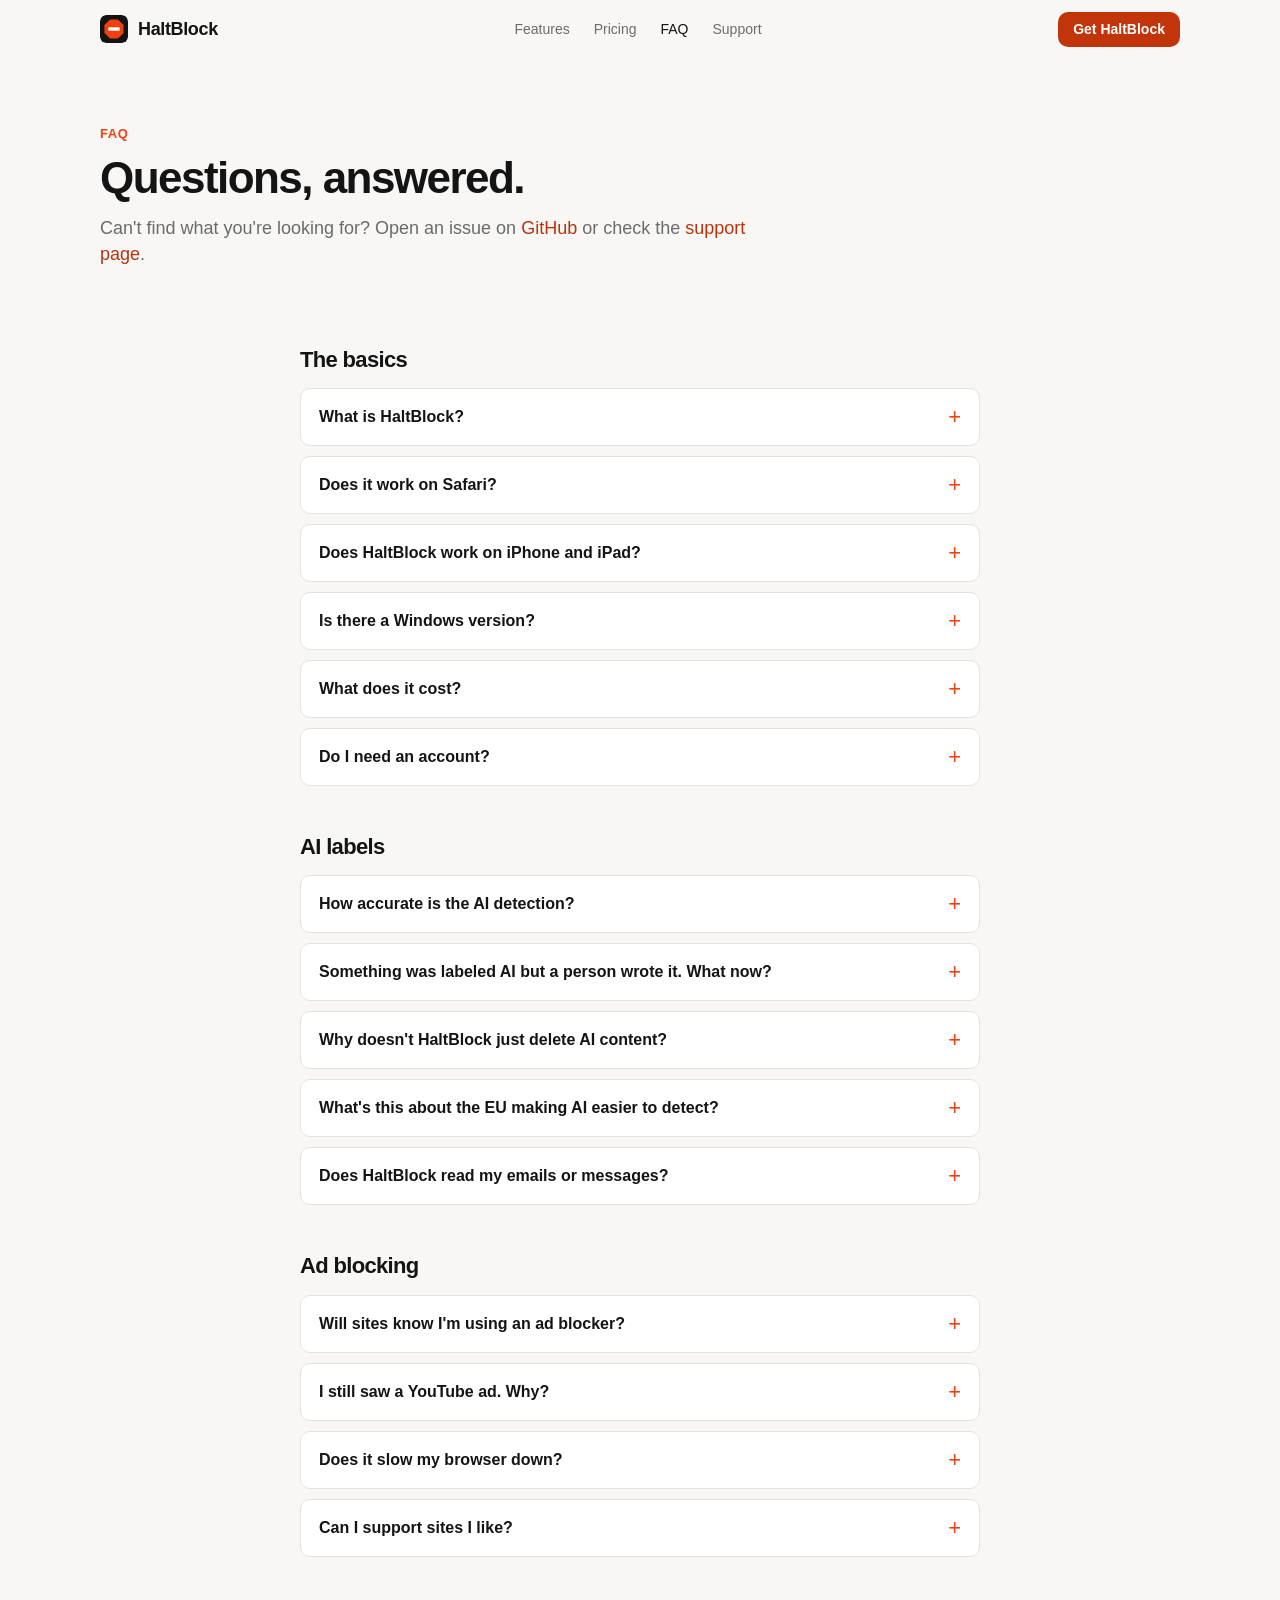
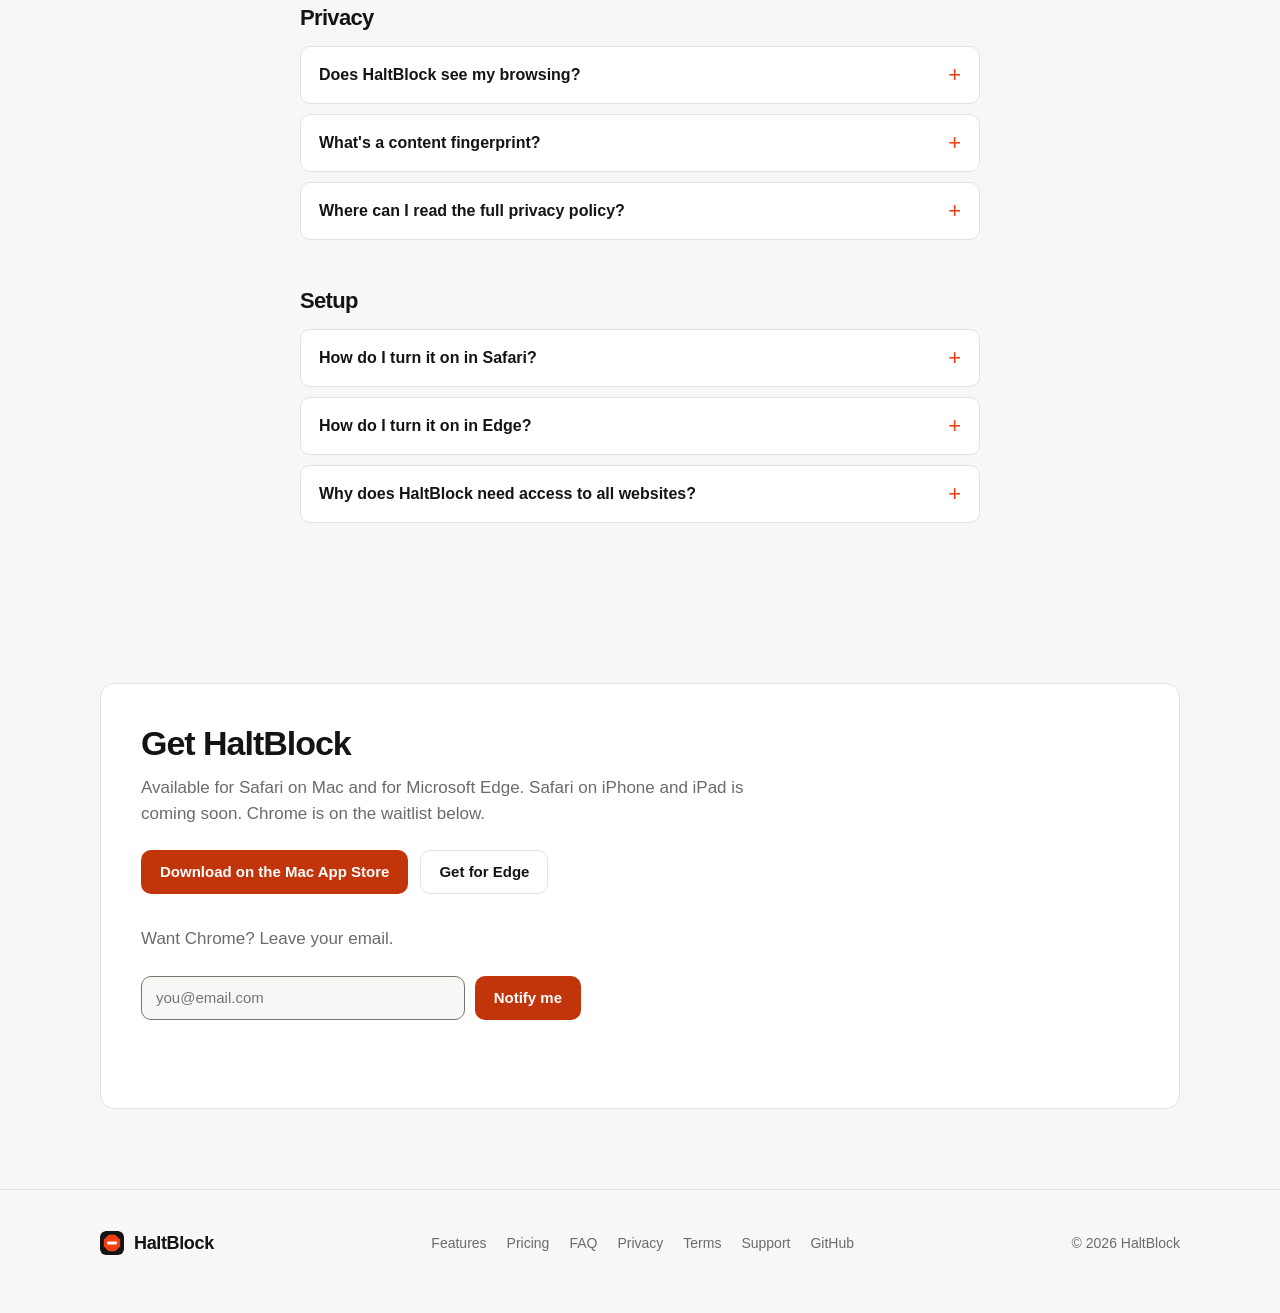
==== commit 193d216a: "Fix CodeRabbit and security findings on the marketing site. Harden checkout (no yearly fallback, all" ====
--- a/faq/index.html
+++ b/faq/index.html
@@ -3,16 +3,18 @@
 <head>
     <meta charset="utf-8">
     <meta name="viewport" content="width=device-width, initial-scale=1">
+    <meta name="referrer" content="strict-origin-when-cross-origin">
+    <meta http-equiv="Content-Security-Policy" content="default-src 'self'; script-src 'self' https://app.lemonsqueezy.com; style-src 'self' 'unsafe-inline'; img-src 'self' data:; font-src 'self'; connect-src 'self' https://lajxxqvvhaqkdothufyh.supabase.co; frame-src https://*.lemonsqueezy.com https://lemonsqueezy.com; base-uri 'self'; form-action 'self'; object-src 'none'">
     <title>FAQ — HaltBlock</title>
-    <meta name="description" content="Answers about HaltBlock's AI labels, ad blocking, privacy, pricing and setup for Safari on iPhone, iPad and Mac, and for Microsoft Edge.">
+    <meta name="description" content="Answers about HaltBlock's AI labels, ad blocking, privacy, pricing and setup for Safari on Mac and Microsoft Edge. iPhone and iPad are coming soon.">
     <meta property="og:title" content="FAQ — HaltBlock">
-    <meta property="og:description" content="Answers about HaltBlock's AI labels, ad blocking, privacy, pricing and setup for Safari on iPhone, iPad and Mac, and for Microsoft Edge.">
+    <meta property="og:description" content="Answers about HaltBlock's AI labels, ad blocking, privacy, pricing and setup for Safari on Mac and Microsoft Edge. iPhone and iPad are coming soon.">
     <meta property="og:type" content="website">
     <meta name="theme-color" media="(prefers-color-scheme: light)" content="#F8F7F5">
     <meta name="theme-color" media="(prefers-color-scheme: dark)" content="#0E0E0E">
     <link rel="icon" href="../assets/logo.svg" type="image/svg+xml">
-    <link rel="stylesheet" href="../assets/style.css?v=9">
-    <script src="../assets/main.js?v=9" defer></script>
+    <link rel="stylesheet" href="../assets/style.css?v=10">
+    <script src="../assets/main.js?v=10" defer></script>
 </head>
 <body>
     <nav class="nav">
@@ -32,7 +34,7 @@
         <div class="container">
             <span class="kicker">FAQ</span>
             <h1>Questions, answered.</h1>
-            <p class="lead">Can't find what you're looking for? Open an issue on <a href="https://github.com/ErdTheTurd/blok/issues" style="color: var(--brand)">GitHub</a> or check the <a href="../support/" style="color: var(--brand)">support page</a>.</p>
+            <p class="lead">Can't find what you're looking for? Open an issue on <a href="https://github.com/ErdTheTurd/blok/issues" style="color: var(--brand-text)">GitHub</a> or check the <a href="../support/" style="color: var(--brand-text)">support page</a>.</p>
         </div>
     </header>
 
@@ -43,15 +45,15 @@
                 <div class="faq">
                     <details>
                         <summary>What is HaltBlock?</summary>
-                        <p>HaltBlock is a browser extension that blocks ads and trackers in Safari, cleans up YouTube, and labels AI-generated text, images and YouTube videos. It works on Safari for iPhone, iPad and Mac, and on Microsoft Edge. Chrome is coming soon.</p>
+                        <p>HaltBlock is a browser extension that blocks ads and trackers in Safari, cleans up YouTube, and labels AI-generated text, images and YouTube videos. It works on Safari for Mac and on Microsoft Edge. Safari on iPhone and iPad is coming soon. Chrome is coming soon.</p>
                     </details>
                     <details>
                         <summary>Does it work on Safari?</summary>
-                        <p>Yes. On Mac, download HaltBlock from the <a href="https://apps.apple.com/us/app/haltblock-ai-ad-blocker/id6819837838?mt=12">Mac App Store</a>, then turn it on in Safari › Settings › Extensions. On iPhone and iPad, install from the App Store and enable it in Settings › Apps › Safari › Extensions. Pro is bought through the App Store.</p>
+                        <p>Yes. On Mac, download HaltBlock from the <a href="https://apps.apple.com/us/app/haltblock-ai-ad-blocker/id6819837838?mt=12">Mac App Store</a>, then turn it on in Safari › Settings › Extensions. Pro is bought through the App Store. Safari on iPhone and iPad is coming soon.</p>
                     </details>
                     <details>
                         <summary>Does HaltBlock work on iPhone and iPad?</summary>
-                        <p>Yes. Install HaltBlock from the App Store, then enable the extension in Settings › Apps › Safari › Extensions › HaltBlock. The app walks you through the steps. Pro is bought through the App Store.</p>
+                        <p>Not yet. HaltBlock for Safari is live on Mac today. Safari on iPhone and iPad is coming soon. Microsoft Edge is available now.</p>
                     </details>
                     <details>
                         <summary>Is there a Windows version?</summary>
@@ -59,7 +61,7 @@
                     </details>
                     <details>
                         <summary>What does it cost?</summary>
-                        <p>Ad blocking is free with no time limit. Pro, which adds the AI labels, sponsor skipping and custom rules, is $1.99 a month or $11.99 a year, with a free trial: 14 days on yearly, 7 on monthly. See <a href="../pricing/" style="color: var(--brand)">pricing</a> for details.</p>
+                        <p>Ad blocking is free with no time limit. Pro, which adds the AI labels, sponsor skipping and custom rules, is $1.99 a month or $11.99 a year, with a free trial: 14 days on yearly, 7 on monthly. See <a href="../pricing/" style="color: var(--brand-text)">pricing</a> for details.</p>
                     </details>
                     <details>
                         <summary>Do I need an account?</summary>
@@ -121,7 +123,7 @@
                 <div class="faq">
                     <details>
                         <summary>Does HaltBlock see my browsing?</summary>
-                        <p>No. Ad blocking and AI checks happen on your device. HaltBlock has no accounts and keeps no browsing history. When you vote, only an anonymous fingerprint of the content is sent, unless you choose to share samples.</p>
+                        <p>No. Ad blocking and AI checks happen on your device. HaltBlock has no accounts and keeps no browsing history. When you vote, HaltBlock sends a content fingerprint, the site domain, your vote, a random install ID, the content type, score, and platform. The content itself is only sent if you turn on sample sharing.</p>
                     </details>
                     <details>
                         <summary>What's a content fingerprint?</summary>
@@ -129,7 +131,7 @@
                     </details>
                     <details>
                         <summary>Where can I read the full privacy policy?</summary>
-                        <p>Here: <a href="../privacy/" style="color: var(--brand)">privacy policy</a>. It lists exactly what's sent and the services HaltBlock uses.</p>
+                        <p>Here: <a href="../privacy/" style="color: var(--brand-text)">privacy policy</a>. It lists exactly what's sent and the services HaltBlock uses.</p>
                     </details>
                 </div>
             </div>
@@ -139,7 +141,7 @@
                 <div class="faq">
                     <details>
                         <summary>How do I turn it on in Safari?</summary>
-                        <p>On Mac: download HaltBlock from the <a href="https://apps.apple.com/us/app/haltblock-ai-ad-blocker/id6819837838?mt=12" style="color: var(--brand)">Mac App Store</a>, open Safari › Settings › Extensions, check HaltBlock, and allow it on all websites. If HaltBlock isn't listed, open the HaltBlock app once, then check again. On iPhone and iPad: Settings › Apps › Safari › Extensions › HaltBlock.</p>
+                        <p>On Mac: download HaltBlock from the <a href="https://apps.apple.com/us/app/haltblock-ai-ad-blocker/id6819837838?mt=12" style="color: var(--brand-text)">Mac App Store</a>, open Safari › Settings › Extensions, check HaltBlock, and allow it on all websites. If HaltBlock isn't listed, open the HaltBlock app once, then check again. Safari on iPhone and iPad is coming soon.</p>
                     </details>
                     <details>
                         <summary>How do I turn it on in Edge?</summary>
@@ -158,14 +160,14 @@
         <div class="container">
             <div class="cta-block">
                 <h2>Get HaltBlock</h2>
-                <p>Blocks ads and trackers in Safari on iPhone, iPad and Mac. Also available for Microsoft Edge. Chrome is coming soon.</p>
+                <p>Available for Safari on Mac and for Microsoft Edge. Safari on iPhone and iPad is coming soon. Chrome is on the waitlist below.</p>
                 <div class="download-actions">
-                    <a class="button" href="https://apps.apple.com/us/app/haltblock-ai-ad-blocker/id6819837838?mt=12" rel="noopener">Download on the Mac App Store</a>
-                    <a class="button button-ghost" href="https://microsoftedge.microsoft.com/addons/detail/nmaakingkhcmhkjenjofkkhcdcbfdnhn" rel="noopener">Get for Edge</a>
+                    <a class="button" href="https://apps.apple.com/us/app/haltblock-ai-ad-blocker/id6819837838?mt=12" rel="noopener noreferrer">Download on the Mac App Store</a>
+                    <a class="button button-ghost" href="https://microsoftedge.microsoft.com/addons/detail/nmaakingkhcmhkjenjofkkhcdcbfdnhn" rel="noopener noreferrer">Get for Edge</a>
                 </div>
                 <p class="notify-label">Want Chrome? Leave your email.</p>
                 <form class="notify" id="notify">
-                    <input type="email" placeholder="you@email.com" required aria-label="Email address">
+                    <input type="email" placeholder="you@email.com" required maxlength="254" autocomplete="email" aria-label="Email address">
                     <button class="button" type="submit">Notify me</button>
                 </form>
                 <p class="notify-msg" id="notify-msg" aria-live="polite"></p>
--- a/assets/style.css
+++ b/assets/style.css
@@ -1,6 +1,12 @@
 :root {
     --brand: #f04010;
-    --brand-hover: #d9380e;
+    /* Accessible text/fill tokens (4.5:1+); keep --brand for accents only. */
+    --brand-text: #b8330c;
+    --brand-text-hover: #9a2a09;
+    --brand-fill: #c2340a;
+    --brand-fill-hover: #a82e0a;
+    --brand-hover: var(--brand-fill-hover);
+    --input-border: #76746c;
     --paper: #f8f7f5;
     --paper-2: #f0efec;
     --ink: #141414;
@@ -35,7 +41,12 @@
         --ok-bg: #13261a;
         --warn: #e8b84a;
         --warn-bg: #2a220e;
-        --brand-hover: #ff5524;
+        --brand-text: #ff6b3d;
+        --brand-text-hover: #ff8a5c;
+        --brand-fill: #c2340a;
+        --brand-fill-hover: #a82e0a;
+        --brand-hover: var(--brand-fill-hover);
+        --input-border: #8a8880;
     }
 }
 
@@ -65,7 +76,7 @@
 }
 
 a:hover {
-    color: var(--brand);
+    color: var(--brand-text);
 }
 
 img {
@@ -153,7 +164,7 @@
     padding: 12px 18px;
     border: 1px solid transparent;
     border-radius: var(--radius);
-    background: var(--brand);
+    background: var(--brand-fill);
     color: #fff;
     font: 600 15px/1.2 var(--font);
     cursor: pointer;
@@ -161,8 +172,13 @@
 }
 
 .button:hover {
-    background: var(--brand-hover);
+    background: var(--brand-fill-hover);
     color: #fff;
+}
+
+.button[aria-disabled="true"] {
+    opacity: 0.75;
+    cursor: not-allowed;
 }
 
 .button:disabled {
@@ -495,8 +511,8 @@
 }
 
 .price-option.primary {
-    background: var(--brand);
-    border-color: var(--brand);
+    background: var(--brand-fill);
+    border-color: var(--brand-fill);
     color: #fff;
 }
 
@@ -659,7 +675,7 @@
 }
 
 .compare-table td.yes {
-    color: var(--brand);
+    color: var(--brand-text);
     font-weight: 700;
 }
 
@@ -736,9 +752,13 @@
 }
 
 .faq a {
-    color: var(--brand);
+    color: var(--brand-text);
     text-decoration: underline;
     text-underline-offset: 2px;
+}
+
+.faq a:hover {
+    color: var(--brand-text-hover);
 }
 
 .faq-group + .faq-group {
@@ -793,7 +813,7 @@
     flex: 1;
     min-width: 0;
     padding: 12px 14px;
-    border: 1px solid var(--line);
+    border: 1px solid var(--input-border);
     border-radius: var(--radius);
     background: var(--paper);
     color: var(--ink);
@@ -868,13 +888,13 @@
 }
 
 .legal a {
-    color: var(--brand);
+    color: var(--brand-text);
     text-decoration: underline;
     text-underline-offset: 2px;
 }
 
 .legal a:hover {
-    color: var(--brand-hover);
+    color: var(--brand-text-hover);
 }
 
 .page-head {
@@ -926,7 +946,7 @@
 }
 
 .row-copy .more {
-    color: var(--brand);
+    color: var(--brand-text);
     font-size: 15px;
     font-weight: 600;
 }
@@ -1068,7 +1088,7 @@
 }
 
 .log em {
-    color: var(--brand);
+    color: var(--brand-text);
     font-style: normal;
     font-size: 13px;
 }
@@ -1223,7 +1243,7 @@
 }
 
 .section-foot a {
-    color: var(--brand);
+    color: var(--brand-text);
     font-weight: 600;
 }
 
@@ -1428,7 +1448,7 @@
 }
 
 .privacy-callout a {
-    color: var(--brand);
+    color: var(--brand-text);
     font-weight: 600;
 }
 
